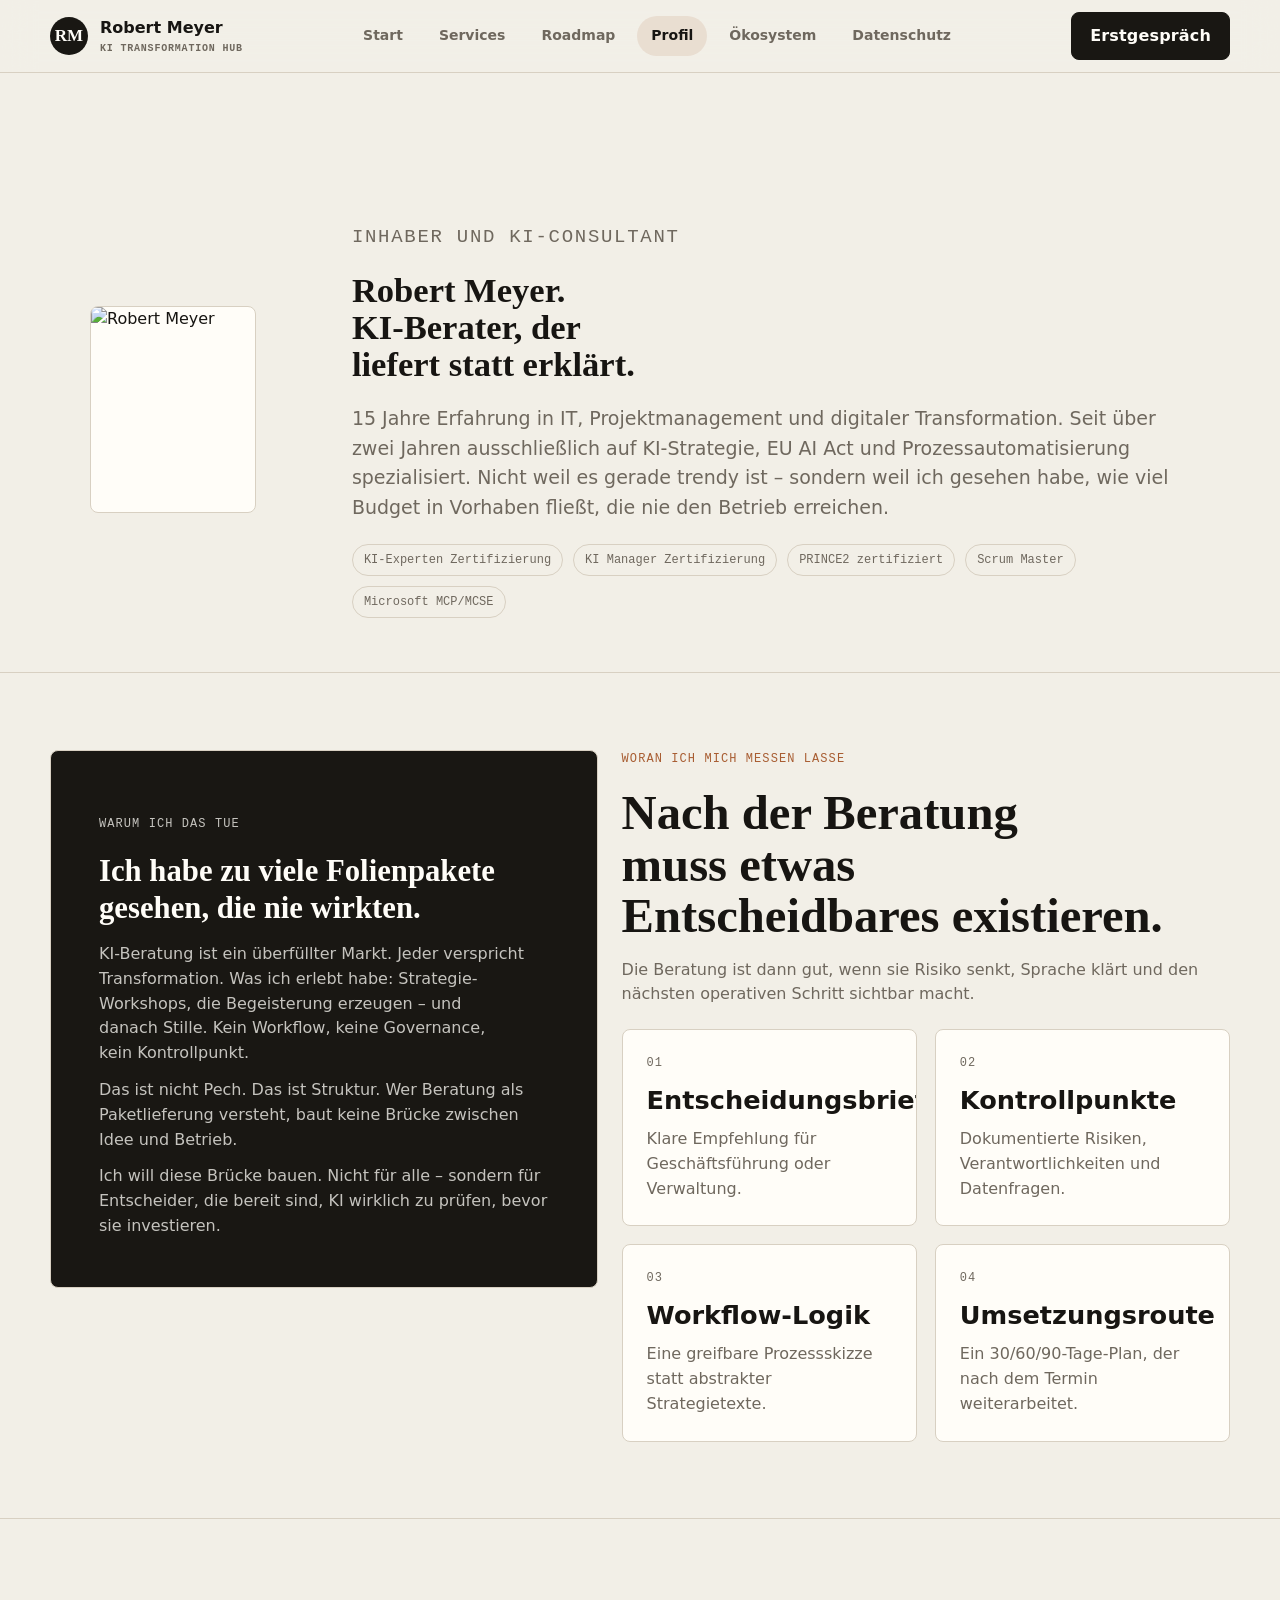
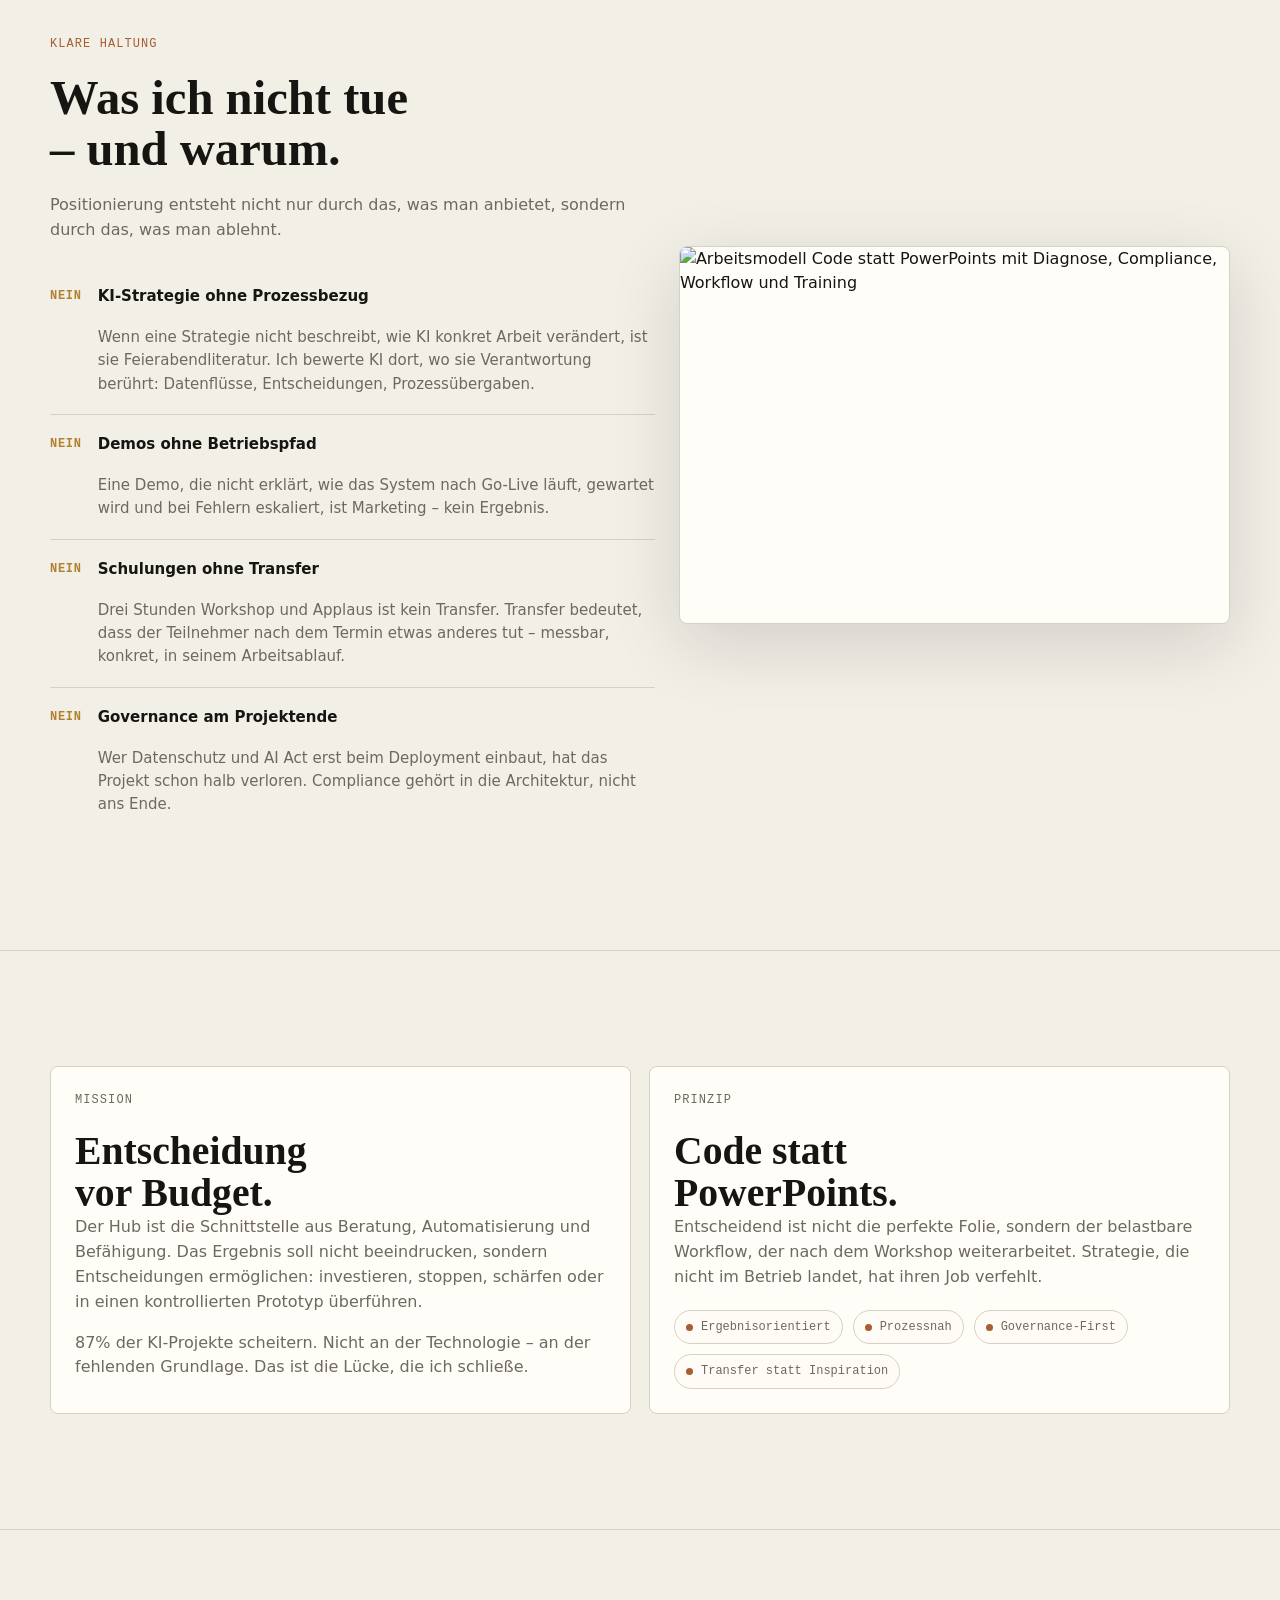
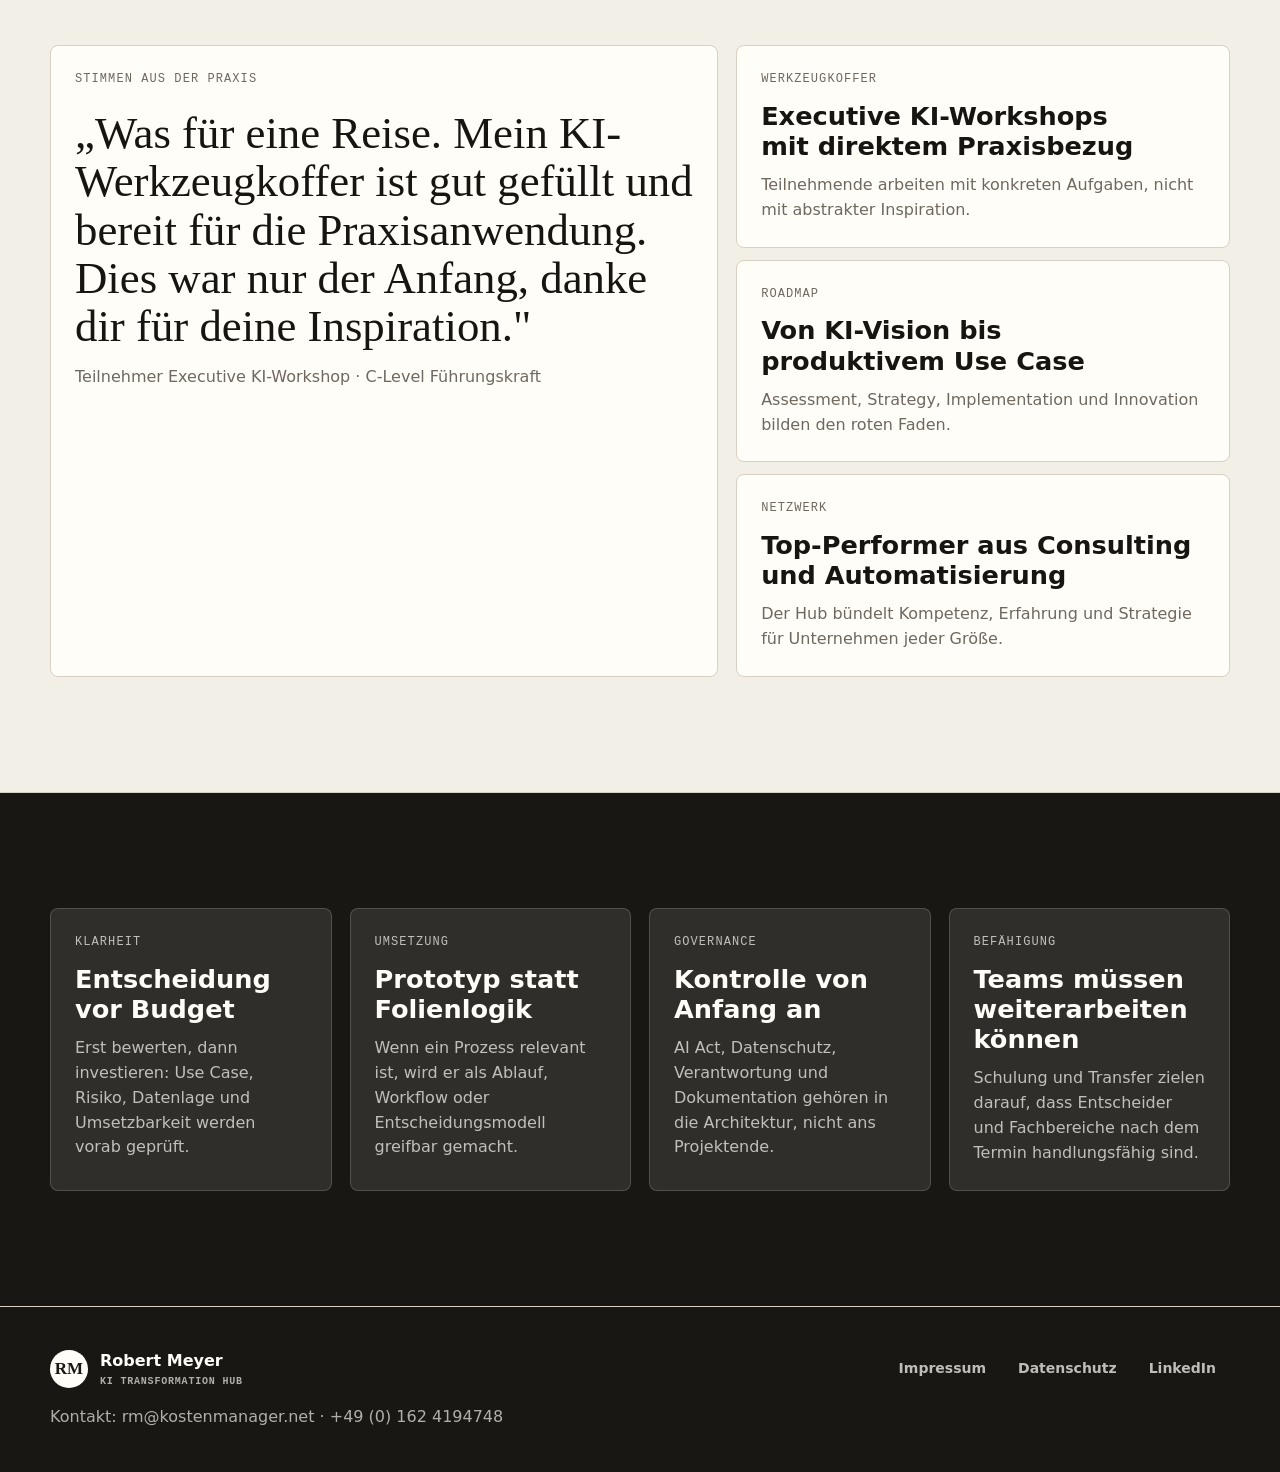
==== about.html @ 4e85bb88 "Add files via upload first" ====
<!doctype html>
<html lang="de">
<head>
  <meta charset="utf-8">
  <meta name="viewport" content="width=device-width, initial-scale=1">
  <title>Profil - Robert Meyer</title>
  <meta name="description" content="Robert Meyer: KI-Consultant, AI-Act-Spezialist, Dozent und Autor. Code statt PowerPoints, 13%-Check und praxisnahe KI-Umsetzung.">
  <link rel="canonical" href="https://ki13prozent.de/about.html">
  <link rel="icon" href="assets/favicon.svg" type="image/svg+xml">
  <link rel="stylesheet" href="styles.css">
  <style>
    .reject-list {
      display: grid;
      gap: 0;
      margin-top: 24px;
    }

    .reject-item {
      display: grid;
      grid-template-columns: auto 1fr;
      gap: 16px;
      align-items: start;
      padding: 18px 0;
      border-bottom: 1px solid var(--border);
    }

    .reject-item:last-child { border-bottom: 0; }

    .reject-label {
      font-family: var(--font-mono);
      font-size: 12px;
      font-weight: 700;
      color: var(--warning);
      text-transform: uppercase;
      letter-spacing: 0.06em;
      padding-top: 2px;
      white-space: nowrap;
    }

    .reject-item p {
      font-size: 15px;
      color: var(--muted);
    }

    .reject-item strong {
      display: block;
      font-size: 15px;
      color: var(--fg);
      margin-bottom: 4px;
    }

    .why-grid {
      display: grid;
      grid-template-columns: minmax(0, 0.9fr) minmax(320px, 1fr);
      gap: 24px;
      align-items: start;
    }

    .why-text {
      border: 1px solid var(--border);
      border-radius: var(--radius);
      background: var(--surface-strong);
      color: var(--surface);
      padding: clamp(28px, 4vw, 48px);
    }

    .why-text p {
      color: color-mix(in oklch, var(--surface) 75%, transparent);
      margin-top: 16px;
    }

    .why-text p + p { margin-top: 12px; }

    .why-text h2 {
      font-size: clamp(22px, 2.4vw, 32px);
      line-height: 1.18;
      margin-top: 14px;
    }

    /* === WIZARD STYLES === */
    .modal-wide { width: min(660px, 100%); }
    .wizard-steps { display: flex; align-items: center; gap: 8px; }
    .wiz-step {
      width: 30px; height: 30px; display: grid; place-items: center;
      border: 1px solid var(--border); border-radius: 50%;
      font-size: 13px; font-weight: 700; color: var(--muted);
      transition: background 200ms, border-color 200ms, color 200ms;
    }
    .wiz-step.active { background: var(--surface-strong); color: var(--surface); border-color: var(--surface-strong); }
    .wiz-divider { width: 28px; height: 1px; background: var(--border); }
    .service-choices { display: grid; grid-template-columns: 1fr 1fr; gap: 12px; margin-top: 22px; }
    .service-choice {
      display: grid; gap: 6px; text-align: left;
      border: 1px solid var(--border); border-radius: var(--radius);
      padding: 18px; background: var(--surface);
      transition: border-color 140ms, background 140ms;
    }
    .service-choice strong { font-size: 15px; }
    .service-choice span { color: var(--muted); font-size: 13px; line-height: 1.4; }
    .service-choice:hover { border-color: var(--fg); background: color-mix(in oklch, var(--accent) 5%, var(--surface)); }
    .service-choice.selected { border-color: var(--accent); background: color-mix(in oklch, var(--accent) 9%, var(--surface)); }
    .wiz-questions { display: grid; gap: 14px; margin-top: 20px; }
    .wiz-fieldset { border: 1px solid var(--border); border-radius: var(--radius); padding: 14px 16px; margin: 0; }
    .wiz-fieldset legend { font-size: 12px; font-weight: 700; color: var(--muted); text-transform: uppercase; letter-spacing: 0.06em; padding: 0 4px; }
    .radio-group { display: grid; gap: 8px; margin-top: 12px; }
    .radio-group label { display: flex; align-items: center; gap: 10px; font-size: 14px; cursor: pointer; }
    .wiz-nav { display: flex; gap: 10px; margin-top: 22px; justify-content: flex-end; }

    @media (max-width: 860px) {
      .why-grid { grid-template-columns: 1fr; }
    }

    @media (max-width: 640px) {
      .service-choices { grid-template-columns: 1fr; }
    }
    [data-testimonials] { display: grid; }
    [data-testimonial] { grid-column: 1; grid-row: 1; opacity: 0; transition: opacity 700ms ease; }
    [data-testimonial].active { opacity: 1; }
  </style>
  <script defer src="https://cv.rm-on.de/script.js" data-website-id="077fc84e-d4f1-4861-a26e-9604ad4954e3"></script>
</head>
<body>
  <header class="site-header">
    <div class="container nav-shell">
      <a class="brand" href="index.html"><span class="brand-mark">RM</span><span>Robert Meyer<small>KI Transformation Hub</small></span></a>
      <nav class="primary-nav" aria-label="Hauptnavigation">
        <a href="index.html">Start</a>
        <a href="services.html">Services</a>
        <a href="roadmap.html">Roadmap</a>
        <a href="about.html">Profil</a>
        <a href="oekosystem.html">Ökosystem</a>
        <a href="datenschutz.html">Datenschutz</a>
      </nav>
      <div class="nav-actions"><button class="btn btn-primary" type="button" data-open-contact>Erstgespräch</button><button class="menu-toggle" type="button" data-menu-toggle aria-label="Menü öffnen" aria-expanded="false">☰</button></div>
    </div>
  </header>

  <main>
    <!-- PORTRAIT HERO -->
    <section class="page-hero">
      <div class="container portrait-block">
        <figure class="portrait-card"><img src="assets/robert-meyer.jpg" alt="Robert Meyer"></figure>
        <div>
          <p class="eyebrow">Inhaber und KI-Consultant</p>
          <h1 class="profile-title">
            <span>Robert Meyer.</span>
            <span>KI-Berater, der</span>
            <span>liefert statt erklärt.</span>
          </h1>
          <p style="margin-top:22px">15 Jahre Erfahrung in IT, Projektmanagement und digitaler Transformation. Seit über zwei Jahren ausschließlich auf KI-Strategie, EU AI Act und Prozessautomatisierung spezialisiert. Nicht weil es gerade trendy ist – sondern weil ich gesehen habe, wie viel Budget in Vorhaben fließt, die nie den Betrieb erreichen.</p>
          <div class="cert-list">
            <span class="pill">KI-Experten Zertifizierung</span>
            <span class="pill">KI Manager Zertifizierung</span>
            <span class="pill">PRINCE2 zertifiziert</span>
            <span class="pill">Scrum Master</span>
            <span class="pill">Microsoft MCP/MCSE</span>
          </div>
        </div>
      </div>
    </section>

    <!-- WARUM ICH DAS TUE -->
    <section class="section section-tight">
      <div class="container why-grid">
        <div class="why-text">
          <p class="eyebrow">Warum ich das tue</p>
          <h2>Ich habe zu viele Folienpakete gesehen, die nie wirkten.</h2>
          <p>KI-Beratung ist ein überfüllter Markt. Jeder verspricht Transformation. Was ich erlebt habe: Strategie-Workshops, die Begeisterung erzeugen – und danach Stille. Kein Workflow, keine Governance, kein Kontrollpunkt.</p>
          <p>Das ist nicht Pech. Das ist Struktur. Wer Beratung als Paketlieferung versteht, baut keine Brücke zwischen Idee und Betrieb.</p>
          <p>Ich will diese Brücke bauen. Nicht für alle – sondern für Entscheider, die bereit sind, KI wirklich zu prüfen, bevor sie investieren.</p>
        </div>
        <div>
          <p class="eyebrow">Woran ich mich messen lasse</p>
          <h2 style="margin-top:10px">Nach der Beratung muss etwas Entscheidbares existieren.</h2>
          <p style="margin-top:16px;color:var(--muted)">Die Beratung ist dann gut, wenn sie Risiko senkt, Sprache klärt und den nächsten operativen Schritt sichtbar macht.</p>
          <div class="grid-2" style="margin-top:22px">
            <article class="card"><p class="kicker">01</p><h3>Entscheidungsbrief</h3><p>Klare Empfehlung für Geschäftsführung oder Verwaltung.</p></article>
            <article class="card"><p class="kicker">02</p><h3>Kontrollpunkte</h3><p>Dokumentierte Risiken, Verantwortlichkeiten und Datenfragen.</p></article>
            <article class="card"><p class="kicker">03</p><h3>Workflow-Logik</h3><p>Eine greifbare Prozessskizze statt abstrakter Strategietexte.</p></article>
            <article class="card"><p class="kicker">04</p><h3>Umsetzungsroute</h3><p>Ein 30/60/90-Tage-Plan, der nach dem Termin weiterarbeitet.</p></article>
          </div>
        </div>
      </div>
    </section>

    <!-- WAS ICH ABLEHNE -->
    <section class="section">
      <div class="container authority-strip">
        <div>
          <p class="eyebrow">Klare Haltung</p>
          <h2>Was ich nicht tue – und warum.</h2>
          <p style="margin-top:18px;color:var(--muted)">Positionierung entsteht nicht nur durch das, was man anbietet, sondern durch das, was man ablehnt.</p>
          <div class="reject-list">
            <div class="reject-item">
              <span class="reject-label">Nein</span>
              <div>
                <strong>KI-Strategie ohne Prozessbezug</strong>
                <p>Wenn eine Strategie nicht beschreibt, wie KI konkret Arbeit verändert, ist sie Feierabendliteratur. Ich bewerte KI dort, wo sie Verantwortung berührt: Datenflüsse, Entscheidungen, Prozessübergaben.</p>
              </div>
            </div>
            <div class="reject-item">
              <span class="reject-label">Nein</span>
              <div>
                <strong>Demos ohne Betriebspfad</strong>
                <p>Eine Demo, die nicht erklärt, wie das System nach Go-Live läuft, gewartet wird und bei Fehlern eskaliert, ist Marketing – kein Ergebnis.</p>
              </div>
            </div>
            <div class="reject-item">
              <span class="reject-label">Nein</span>
              <div>
                <strong>Schulungen ohne Transfer</strong>
                <p>Drei Stunden Workshop und Applaus ist kein Transfer. Transfer bedeutet, dass der Teilnehmer nach dem Termin etwas anderes tut – messbar, konkret, in seinem Arbeitsablauf.</p>
              </div>
            </div>
            <div class="reject-item">
              <span class="reject-label">Nein</span>
              <div>
                <strong>Governance am Projektende</strong>
                <p>Wer Datenschutz und AI Act erst beim Deployment einbaut, hat das Projekt schon halb verloren. Compliance gehört in die Architektur, nicht ans Ende.</p>
              </div>
            </div>
          </div>
        </div>
        <figure class="asset-panel">
          <img src="assets/visual-profile-proof.svg" alt="Arbeitsmodell Code statt PowerPoints mit Diagnose, Compliance, Workflow und Training">
        </figure>
      </div>
    </section>

    <!-- MISSION & PRINZIP -->
    <section class="section">
      <div class="container grid-2 profile-cards">
        <article class="card">
          <p class="eyebrow">Mission</p>
          <h2>Entscheidung vor Budget.</h2>
          <p>Der Hub ist die Schnittstelle aus Beratung, Automatisierung und Befähigung. Das Ergebnis soll nicht beeindrucken, sondern Entscheidungen ermöglichen: investieren, stoppen, schärfen oder in einen kontrollierten Prototyp überführen.</p>
          <p style="margin-top:16px">87% der KI-Projekte scheitern. Nicht an der Technologie – an der fehlenden Grundlage. Das ist die Lücke, die ich schließe.</p>
        </article>
        <article class="card">
          <p class="eyebrow">Prinzip</p>
          <h2>Code statt PowerPoints.</h2>
          <p>Entscheidend ist nicht die perfekte Folie, sondern der belastbare Workflow, der nach dem Workshop weiterarbeitet. Strategie, die nicht im Betrieb landet, hat ihren Job verfehlt.</p>
          <div class="status-strip" style="margin-top:20px">
            <span class="status-pill">Ergebnisorientiert</span>
            <span class="status-pill">Prozessnah</span>
            <span class="status-pill">Governance-First</span>
            <span class="status-pill">Transfer statt Inspiration</span>
          </div>
        </article>
      </div>
    </section>

    <!-- PROOF / TESTIMONIAL -->
    <section class="section">
      <div class="container proof-strip">
        <article class="card proof-quote">
          <div data-testimonials>
            <div data-testimonial class="active">
              <p class="eyebrow">Stimmen aus der Praxis</p>
              <blockquote>„Was für eine Reise. Mein KI-Werkzeugkoffer ist gut gefüllt und bereit für die Praxisanwendung. Dies war nur der Anfang, danke dir für deine Inspiration."</blockquote>
              <p class="muted" style="margin-top:14px">Teilnehmer Executive KI-Workshop · C-Level Führungskraft</p>
            </div>
            <div data-testimonial>
              <p class="eyebrow">Stimmen aus der Praxis</p>
              <blockquote>„Danke für die gemeinsame KI-Reise, die meinen Horizont so enorm erweitert hat! Die praktischen Anwendungen sind sofort umsetzbar."</blockquote>
              <p class="muted" style="margin-top:14px">C-Level Participant · Digitalisierungsverantwortlicher</p>
            </div>
            <div data-testimonial>
              <p class="eyebrow">Stimmen aus der Praxis</p>
              <blockquote>„Die KI-Strategieberatung hat uns geholfen, eine klare Roadmap zu entwickeln. Besonders wertvoll waren die branchenspezifischen Insights."</blockquote>
              <p class="muted" style="margin-top:14px">Geschäftsführer · Mittelständisches Unternehmen</p>
            </div>
          </div>
        </article>
        <div class="proof-points">
          <article class="card"><p class="kicker">Werkzeugkoffer</p><h3>Executive KI-Workshops mit direktem Praxisbezug</h3><p>Teilnehmende arbeiten mit konkreten Aufgaben, nicht mit abstrakter Inspiration.</p></article>
          <article class="card"><p class="kicker">Roadmap</p><h3>Von KI-Vision bis produktivem Use Case</h3><p>Assessment, Strategy, Implementation und Innovation bilden den roten Faden.</p></article>
          <article class="card"><p class="kicker">Netzwerk</p><h3>Top-Performer aus Consulting und Automatisierung</h3><p>Der Hub bündelt Kompetenz, Erfahrung und Strategie für Unternehmen jeder Größe.</p></article>
        </div>
      </div>
    </section>

    <!-- 4 SÄULEN -->
    <section class="section dark-band">
      <div class="container grid-4">
        <div class="card"><p class="kicker">Klarheit</p><h3>Entscheidung vor Budget</h3><p>Erst bewerten, dann investieren: Use Case, Risiko, Datenlage und Umsetzbarkeit werden vorab geprüft.</p></div>
        <div class="card"><p class="kicker">Umsetzung</p><h3>Prototyp statt Folienlogik</h3><p>Wenn ein Prozess relevant ist, wird er als Ablauf, Workflow oder Entscheidungsmodell greifbar gemacht.</p></div>
        <div class="card"><p class="kicker">Governance</p><h3>Kontrolle von Anfang an</h3><p>AI Act, Datenschutz, Verantwortung und Dokumentation gehören in die Architektur, nicht ans Projektende.</p></div>
        <div class="card"><p class="kicker">Befähigung</p><h3>Teams müssen weiterarbeiten können</h3><p>Schulung und Transfer zielen darauf, dass Entscheider und Fachbereiche nach dem Termin handlungsfähig sind.</p></div>
      </div>
    </section>
  </main>

  <footer class="site-footer"><div class="container footer-grid"><div><a class="brand" href="index.html"><span class="brand-mark">RM</span><span>Robert Meyer<small>KI Transformation Hub</small></span></a><p class="muted" style="margin-top:16px">Kontakt: rm@kostenmanager.net · +49 (0) 162 4194748</p></div><nav class="legal-nav" aria-label="Rechtliches"><a href="impressum.html">Impressum</a><a href="datenschutz.html">Datenschutz</a><a href="https://www.linkedin.com/in/robert-meyer-666b39315" target="_blank" rel="noopener">LinkedIn</a></nav></div></footer>

  <div class="modal-backdrop" data-contact-modal aria-hidden="true">
    <section class="modal modal-wide" role="dialog" aria-modal="true" aria-labelledby="contact-title">
      <div class="modal-head">
        <div class="wizard-steps" aria-label="Fortschritt">
          <span class="wiz-step active" data-step="1">1</span>
          <span class="wiz-divider"></span>
          <span class="wiz-step" data-step="2">2</span>
          <span class="wiz-divider"></span>
          <span class="wiz-step" data-step="3">3</span>
        </div>
        <button class="icon-button" type="button" data-close-contact aria-label="Dialog schließen">×</button>
      </div>
      <div data-wizard-step="1">
        <p class="eyebrow">Schritt 1 von 3</p>
        <h2 id="contact-title">Womit sollen wir starten?</h2>
        <div class="service-choices">
          <button class="service-choice" type="button" data-choice="13%-Check"><strong>13%-Check</strong><span>KI-Vorhaben prüfen, bevor Budget freigegeben wird</span></button>
          <button class="service-choice" type="button" data-choice="AI Act Risiko-Sprint"><strong>AI Act Risiko-Sprint</strong><span>Compliance-Status klären und Risiken dokumentieren</span></button>
          <button class="service-choice" type="button" data-choice="n8n Workflow-Prototyp"><strong>n8n Workflow-Prototyp</strong><span>Einen Prozess als echten Workflow testen</span></button>
          <button class="service-choice" type="button" data-choice="Executive KI-Schulung"><strong>Executive KI-Schulung</strong><span>Führungskräfte oder Teams befähigen</span></button>
        </div>
      </div>
      <div data-wizard-step="2" hidden>
        <p class="eyebrow">Schritt 2 von 3</p>
        <h2>Drei kurze Fragen.</h2>
        <div class="wiz-questions">
          <fieldset class="wiz-fieldset"><legend>Organisation</legend><div class="radio-group"><label><input type="radio" name="wiz-org" value="Unternehmen / Mittelstand"> Unternehmen / Mittelstand</label><label><input type="radio" name="wiz-org" value="Verwaltung / öffentliche Stelle"> Verwaltung / Öffentlicher Sektor</label><label><input type="radio" name="wiz-org" value="Beratung / Agentur"> Beratung / Agentur</label></div></fieldset>
          <fieldset class="wiz-fieldset"><legend>Aktueller KI-Status</legend><div class="radio-group"><label><input type="radio" name="wiz-status" value="Erste Ideen"> Erste Ideen, noch kein konkreter Plan</label><label><input type="radio" name="wiz-status" value="Pilot läuft oder geplant"> Pilot läuft oder konkret geplant</label><label><input type="radio" name="wiz-status" value="Tools im Einsatz, Governance offen"> Tools im Einsatz, Governance noch offen</label></div></fieldset>
          <fieldset class="wiz-fieldset"><legend>Größtes Risiko</legend><div class="radio-group"><label><input type="radio" name="wiz-risk" value="Budget ohne Wirkung"> Budget ohne nachweisbare Wirkung</label><label><input type="radio" name="wiz-risk" value="Datenschutz / AI Act"> Datenschutz oder AI Act Compliance</label><label><input type="radio" name="wiz-risk" value="Akzeptanz im Team"> Akzeptanz im Team</label><label><input type="radio" name="wiz-risk" value="Technische Umsetzung"> Technische Umsetzung</label></div></fieldset>
        </div>
        <div class="wiz-nav"><button class="btn" type="button" data-wizard-back>Zurück</button><button class="btn btn-primary" type="button" data-wizard-next>Weiter</button></div>
      </div>
      <div data-wizard-step="3" hidden>
        <p class="eyebrow">Schritt 3 von 3</p>
        <h2>Kontaktdaten.</h2>
        <form data-contact-form>
          <input type="hidden" name="topic">
          <input type="hidden" name="companyType">
          <input type="hidden" name="aiStatus">
          <input type="hidden" name="biggestRisk">
          <div class="field"><label for="name">Name</label><input id="name" name="name" autocomplete="name" required></div>
          <div class="field"><label for="email">E-Mail</label><input id="email" name="email" type="email" autocomplete="email" required aria-describedby="form-status"></div>
          <div class="field"><label for="phone">Telefon</label><input id="phone" name="phone" autocomplete="tel"></div>
          <div class="field"><label for="appointment">Wunschtermin</label><input id="appointment" name="appointment" placeholder="z.B. Dienstagvormittag"></div>
          <div class="field"><label for="message">Kurzbeschreibung</label><textarea id="message" name="message" rows="3"></textarea></div>
          <div class="wiz-nav"><button class="btn" type="button" data-wizard-back>Zurück</button><button class="btn btn-primary" type="submit">Anfrage senden</button></div>
          <p id="form-status" data-form-status class="muted" style="margin-top:14px">Alternativ: rm@kostenmanager.net · +49 (0) 162 4194748</p>
        </form>
      </div>
    </section>
  </div>

  <script src="app.js"></script>
</body>
</html>
---- styles.css ----
:root {
  --bg: #f2efe7;
  --surface: #fffdf8;
  --surface-strong: #191713;
  --fg: #171512;
  --muted: #6f685e;
  --border: #d8d0c2;
  --accent: #a85d32;
  --accent-ink: #432416;
  --success: #3c7a5f;
  --warning: #b1812e;
  --font-display: Georgia, "Times New Roman", serif;
  --font-body: Inter, ui-sans-serif, system-ui, -apple-system, BlinkMacSystemFont, "Segoe UI", sans-serif;
  --font-mono: "SF Mono", ui-monospace, Menlo, Consolas, monospace;
  --radius: 8px;
  --shadow: 0 20px 70px color-mix(in oklch, var(--fg) 14%, transparent);
}

* {
  box-sizing: border-box;
}

html {
  scroll-behavior: smooth;
  overflow-x: clip;
}

body {
  margin: 0;
  background: var(--bg);
  color: var(--fg);
  font-family: var(--font-body);
  line-height: 1.55;
  text-rendering: optimizeLegibility;
  -webkit-font-smoothing: antialiased;
  overflow-x: clip;
}

body.nav-open {
  overflow: hidden;
}

a {
  color: inherit;
  text-decoration: none;
}

img,
svg {
  display: block;
  max-width: 100%;
}

button,
input,
select,
textarea {
  font: inherit;
}

button {
  cursor: pointer;
}

p,
li,
a,
button,
input,
textarea,
select,
h1,
h2,
h3 {
  min-width: 0;
}

p {
  margin: 0;
  max-width: 68ch;
  text-wrap: pretty;
}

h1,
h2,
h3 {
  margin: 0;
  text-wrap: balance;
}

h1,
h2,
.display {
  font-family: var(--font-display);
  letter-spacing: 0;
}

h1 {
  font-size: clamp(48px, 8vw, 104px);
  line-height: 0.95;
}

h2 {
  font-size: clamp(28px, 3.8vw, 52px);
  line-height: 1.05;
}

h3 {
  font-size: clamp(20px, 2vw, 26px);
  line-height: 1.18;
  letter-spacing: 0;
}

:focus-visible {
  outline: 3px solid color-mix(in oklch, var(--accent) 46%, transparent);
  outline-offset: 3px;
}

.container {
  width: min(1180px, calc(100% - 40px));
  margin-inline: auto;
}

.site-header {
  position: sticky;
  top: 0;
  z-index: 10000;
  background: color-mix(in oklch, var(--bg) 88%, transparent);
  border-bottom: 1px solid var(--border);
  backdrop-filter: blur(16px);
  isolation: isolate;
  overflow: visible;
}

body.nav-open .site-header {
  background: var(--surface);
}

.nav-shell {
  position: relative;
  z-index: 2;
  min-height: 72px;
  display: flex;
  align-items: center;
  justify-content: space-between;
  gap: 24px;
}

.brand {
  display: inline-flex;
  align-items: center;
  gap: 12px;
  font-weight: 730;
  letter-spacing: 0;
}

.brand-mark {
  width: 38px;
  height: 38px;
  display: grid;
  place-items: center;
  background: var(--surface-strong);
  color: var(--surface);
  border-radius: 50%;
  font-family: var(--font-display);
  font-size: 17px;
}

.brand span:last-child {
  display: grid;
}

.brand small {
  color: var(--muted);
  font-family: var(--font-mono);
  font-size: 10px;
  letter-spacing: 0.08em;
  text-transform: uppercase;
}

.primary-nav {
  display: flex;
  align-items: center;
  gap: 8px;
}

.primary-nav a,
.legal-nav a,
.ecosystem-trigger {
  min-height: 40px;
  display: inline-flex;
  align-items: center;
  border-radius: 999px;
  padding: 0 14px;
  color: var(--muted);
  font-size: 14px;
  font-weight: 600;
}

.primary-nav a:hover,
.primary-nav a.active,
.legal-nav a:hover,
.legal-nav a.active,
.ecosystem-trigger:hover {
  background: color-mix(in oklch, var(--accent) 12%, transparent);
  color: var(--fg);
}

.ecosystem {
  position: relative;
}

.ecosystem-trigger {
  border: 0;
  background: transparent;
}

.ecosystem-panel {
  position: absolute;
  top: calc(100% + 10px);
  right: 0;
  width: min(370px, calc(100vw - 32px));
  display: none;
  border: 1px solid var(--border);
  border-radius: var(--radius);
  background: var(--surface);
  box-shadow: var(--shadow);
  padding: 10px;
}

.ecosystem.open .ecosystem-panel {
  display: grid;
}

@media (hover: hover) and (pointer: fine) {
  .ecosystem:hover .ecosystem-panel,
  .ecosystem:focus-within .ecosystem-panel {
    display: grid;
  }
}

.ecosystem-panel a {
  display: grid;
  gap: 2px;
  border-radius: var(--radius);
  padding: 12px;
}

.ecosystem-panel a:hover {
  background: color-mix(in oklch, var(--accent) 9%, transparent);
}

.ecosystem-panel strong {
  font-size: 14px;
}

.ecosystem-panel span {
  color: var(--muted);
  font-size: 12px;
}

.nav-actions {
  display: flex;
  align-items: center;
  gap: 10px;
}

.menu-toggle {
  display: none;
  width: 44px;
  height: 44px;
  border: 1px solid var(--border);
  border-radius: 50%;
  background: var(--surface);
  color: var(--fg);
}

.btn {
  min-height: 44px;
  display: inline-flex;
  align-items: center;
  justify-content: center;
  gap: 10px;
  border: 1px solid var(--border);
  border-radius: var(--radius);
  padding: 11px 18px;
  background: transparent;
  color: var(--fg);
  font-weight: 720;
  letter-spacing: 0.01em;
  transition: transform 90ms ease, border-color 160ms ease, background 160ms ease, color 160ms ease;
}

.btn:hover {
  border-color: var(--fg);
}

.btn:active {
  transform: translateY(1px);
}

.btn-primary {
  background: var(--surface-strong);
  color: var(--surface);
  border-color: var(--surface-strong);
}

.btn-primary:hover {
  background: var(--accent-ink);
  border-color: var(--accent-ink);
}

.btn-accent {
  background: var(--accent);
  color: var(--surface);
  border-color: var(--accent);
}

.btn-icon svg {
  width: 18px;
  height: 18px;
}

.hero {
  position: relative;
  z-index: 0;
  min-height: calc(100vh - 72px);
  display: grid;
  align-items: end;
  padding: clamp(48px, 7vw, 96px) 0 34px;
  background:
    linear-gradient(90deg, var(--bg) 0%, color-mix(in oklch, var(--bg) 90%, transparent) 42%, transparent 72%),
    image-set(url("assets/ai-governance-hero.jpg") type("image/jpeg") 1x);
  background-size: cover;
  background-position: center right;
  border-bottom: 1px solid var(--border);
}

.hero-grid {
  display: grid;
  grid-template-columns: minmax(0, 1fr) minmax(320px, 430px);
  gap: clamp(28px, 5vw, 70px);
  align-items: end;
}

.mobile-hero-image {
  display: none;
  position: relative;
  z-index: 0;
}

.eyebrow,
.kicker {
  color: var(--accent);
  font-family: var(--font-mono);
  font-size: 12px;
  letter-spacing: 0.09em;
  text-transform: uppercase;
}

.eyebrow {
  margin-bottom: 20px;
}

.lead {
  margin-top: 24px;
  color: color-mix(in oklch, var(--fg) 70%, var(--muted));
  font-size: clamp(18px, 2vw, 22px);
  line-height: 1.5;
}

.hero-actions {
  display: flex;
  flex-wrap: wrap;
  gap: 12px;
  margin-top: 30px;
}

.signal-panel {
  background: color-mix(in oklch, var(--surface) 94%, transparent);
  border: 1px solid color-mix(in oklch, var(--border) 74%, transparent);
  border-radius: var(--radius);
  box-shadow: var(--shadow);
  overflow: hidden;
  backdrop-filter: blur(18px);
}

.signal-head {
  display: flex;
  align-items: center;
  justify-content: space-between;
  gap: 16px;
  padding: 16px;
  border-bottom: 1px solid var(--border);
}

.live-dot {
  width: 8px;
  height: 8px;
  border-radius: 50%;
  background: var(--success);
  box-shadow: 0 0 0 6px color-mix(in oklch, var(--success) 16%, transparent);
}

.tabs {
  display: flex;
  gap: 8px;
  padding: 14px 14px 0;
}

.tab {
  border: 1px solid transparent;
  border-radius: var(--radius) var(--radius) 0 0;
  padding: 9px 12px;
  background: transparent;
  color: var(--muted);
  font-size: 13px;
  font-weight: 720;
}

.tab[aria-selected="true"] {
  background: color-mix(in oklch, var(--accent) 10%, transparent);
  border-color: var(--border);
  color: var(--fg);
}

.tab-panel {
  display: none;
  padding: 16px;
}

.tab-panel.active {
  display: block;
}

.metrics {
  display: grid;
  grid-template-columns: repeat(3, 1fr);
  gap: 10px;
}

.metric {
  min-height: 104px;
  display: flex;
  flex-direction: column;
  justify-content: space-between;
  border: 1px solid var(--border);
  border-radius: var(--radius);
  padding: 13px;
  background: color-mix(in oklch, var(--surface) 82%, transparent);
}

.metric strong {
  font-family: var(--font-display);
  font-size: 34px;
  line-height: 1;
  letter-spacing: 0;
}

.metric span,
.mini-row span,
.timeline-item span {
  color: var(--muted);
  font-size: 12px;
}

.mini-list {
  display: grid;
  gap: 10px;
}

.mini-row {
  display: grid;
  grid-template-columns: auto 1fr auto;
  gap: 12px;
  align-items: center;
  border: 1px solid var(--border);
  border-radius: var(--radius);
  padding: 12px;
}

.mini-row svg {
  width: 18px;
  height: 18px;
  color: var(--accent);
}

.section {
  padding: clamp(64px, 9vw, 120px) 0;
  border-bottom: 1px solid var(--border);
}

.section-tight {
  padding: clamp(42px, 6vw, 78px) 0;
}

.section-header {
  display: grid;
  grid-template-columns: minmax(0, 0.88fr) minmax(280px, 0.62fr);
  gap: 40px;
  align-items: end;
  margin-bottom: 36px;
}

.section-header p {
  color: var(--muted);
  font-size: 17px;
}

.dark-band {
  background: var(--surface-strong);
  color: var(--surface);
}

.dark-band .muted,
.dark-band p,
.dark-band .card p {
  color: color-mix(in oklch, var(--surface) 70%, transparent);
}

.dark-band .card {
  background: color-mix(in oklch, var(--surface-strong) 88%, white);
  border-color: color-mix(in oklch, var(--surface) 16%, transparent);
}

.grid-2,
.grid-3,
.grid-4 {
  display: grid;
  gap: 18px;
}

.grid-2 {
  grid-template-columns: repeat(2, 1fr);
}

.grid-3 {
  grid-template-columns: repeat(3, 1fr);
}

.grid-4 {
  grid-template-columns: repeat(4, 1fr);
}

.card {
  position: relative;
  border: 1px solid var(--border);
  border-radius: var(--radius);
  background: var(--surface);
  padding: 24px;
  overflow: hidden;
}

.card h2 {
  font-size: clamp(20px, 2.2vw, 28px);
  line-height: 1.2;
}

.card h3 + p,
.card .kicker + h3 {
  margin-top: 12px;
}

.card p,
.muted {
  color: var(--muted);
}

.card-icon {
  width: 42px;
  height: 42px;
  display: grid;
  place-items: center;
  border: 1px solid var(--border);
  border-radius: var(--radius);
  color: var(--accent);
  margin-bottom: 22px;
}

.card-icon svg {
  width: 21px;
  height: 21px;
}

.service-card {
  display: grid;
  min-height: 370px;
}

.service-card h2 {
  font-size: clamp(29px, 3vw, 44px);
  line-height: 1.02;
}

.service-card p {
  font-size: 15px;
}

.service-card li {
  font-size: 14px;
}

.service-card ul,
.legal-content ul {
  margin: 18px 0 0;
  padding-left: 18px;
}

.service-card li,
.legal-content li {
  margin-top: 8px;
}

.card-footer {
  align-self: end;
  display: flex;
  justify-content: space-between;
  align-items: center;
  gap: 12px;
  margin-top: 24px;
  padding-top: 18px;
  border-top: 1px solid var(--border);
}

.pathway {
  display: grid;
  grid-template-columns: 330px 1fr;
  gap: 24px;
  align-items: start;
}

.path-controls {
  display: grid;
  gap: 10px;
}

.path-button {
  display: grid;
  grid-template-columns: auto 1fr;
  gap: 12px;
  align-items: start;
  width: 100%;
  border: 1px solid var(--border);
  border-radius: var(--radius);
  padding: 14px;
  background: var(--surface);
  color: var(--fg);
  text-align: left;
}

.path-button[aria-pressed="true"] {
  border-color: var(--accent);
  background: color-mix(in oklch, var(--accent) 9%, var(--surface));
}

.path-number {
  width: 34px;
  height: 34px;
  display: grid;
  place-items: center;
  border-radius: 50%;
  background: var(--surface-strong);
  color: var(--surface);
  font-family: var(--font-mono);
  font-size: 12px;
}

.path-detail {
  min-height: 420px;
  display: grid;
  gap: 18px;
  border: 1px solid var(--border);
  border-radius: var(--radius);
  background: var(--surface);
  padding: clamp(20px, 4vw, 34px);
}

.deliverables {
  display: grid;
  grid-template-columns: repeat(3, 1fr);
  gap: 12px;
}

.deliverable {
  border: 1px solid var(--border);
  border-radius: var(--radius);
  padding: 14px;
  background: color-mix(in oklch, var(--bg) 48%, var(--surface));
}

.roi-tool {
  display: grid;
  grid-template-columns: minmax(0, 0.78fr) minmax(320px, 1fr);
  gap: 28px;
  align-items: stretch;
}

.field {
  display: grid;
  gap: 8px;
  margin-bottom: 16px;
}

.field label {
  color: var(--muted);
  font-size: 13px;
  font-weight: 720;
}

.field input,
.field select,
.field textarea {
  width: 100%;
  min-height: 46px;
  border: 1px solid var(--border);
  border-radius: var(--radius);
  padding: 10px 12px;
  background: var(--surface);
  color: var(--fg);
}

.result-panel {
  display: grid;
  gap: 14px;
  background: var(--surface-strong);
  color: var(--surface);
  border-radius: var(--radius);
  padding: 24px;
}

.result-main {
  font-family: var(--font-display);
  font-size: clamp(56px, 8vw, 98px);
  line-height: 0.9;
  letter-spacing: 0;
}

.bar {
  height: 12px;
  border-radius: 999px;
  background: color-mix(in oklch, var(--surface) 16%, transparent);
  overflow: hidden;
}

.bar span {
  display: block;
  height: 100%;
  width: var(--value, 50%);
  background: var(--accent);
  transition: width 250ms ease;
}

.portrait-block {
  display: grid;
  grid-template-columns: minmax(220px, 0.28fr) minmax(0, 1fr);
  gap: clamp(24px, 5vw, 56px);
  align-items: center;
}

.portrait-card {
  aspect-ratio: 4 / 5;
  overflow: hidden;
  border: 1px solid var(--border);
  border-radius: var(--radius);
  background: var(--surface);
}

.portrait-card img {
  width: 100%;
  height: 100%;
  object-fit: cover;
  object-position: center top;
}

.portrait-block h1 {
  max-width: 20ch;
  font-size: clamp(34px, 3.1vw, 46px);
  line-height: 1.06;
  overflow-wrap: normal;
  word-break: normal;
}

.profile-title span {
  display: block;
  white-space: normal;
}

.profile-cards h2 {
  font-size: clamp(30px, 3.1vw, 44px);
  line-height: 1.08;
  max-width: 12ch;
  overflow-wrap: normal;
  word-break: normal;
  hyphens: manual;
}

.cert-list {
  display: flex;
  flex-wrap: wrap;
  gap: 10px;
  margin-top: 22px;
}

.pill {
  display: inline-flex;
  align-items: center;
  min-height: 32px;
  border: 1px solid var(--border);
  border-radius: 999px;
  padding: 0 11px;
  color: var(--muted);
  font-family: var(--font-mono);
  font-size: 12px;
}

.quote-grid {
  display: grid;
  grid-template-columns: 1.2fr 0.8fr;
  gap: 18px;
}

.signature-offer {
  display: grid;
  grid-template-columns: minmax(0, 0.85fr) minmax(320px, 1fr);
  gap: 24px;
  align-items: stretch;
}

.method-card {
  border: 1px solid var(--border);
  border-radius: var(--radius);
  background: var(--surface-strong);
  color: var(--surface);
  padding: clamp(24px, 4vw, 42px);
}

.method-card h2 {
  max-width: 9ch;
  font-size: clamp(48px, 5.4vw, 76px);
  line-height: 0.98;
}

.method-card p:not(.eyebrow) {
  color: color-mix(in oklch, var(--surface) 72%, transparent);
  margin-top: 18px;
}

.method-card .btn:not(.btn-primary) {
  border-color: color-mix(in oklch, var(--surface) 42%, transparent);
  color: var(--surface);
}

.method-card .btn:not(.btn-primary):hover {
  background: color-mix(in oklch, var(--surface) 10%, transparent);
  border-color: var(--surface);
}

.offer-actions {
  display: flex;
  flex-wrap: wrap;
  gap: 12px;
  margin-top: 26px;
}

.method-map {
  position: relative;
  min-height: 360px;
  display: grid;
  grid-template-columns: repeat(2, minmax(0, 1fr));
  gap: 14px;
  border: 1px solid var(--border);
  border-radius: var(--radius);
  background: var(--surface);
  padding: 18px;
  overflow: hidden;
}

.visual-frame {
  padding: 0;
}

.visual-frame img,
.package-graphic img,
.artifact-card img,
.asset-panel img,
.visual-card img {
  width: 100%;
  height: 100%;
  display: block;
  object-fit: cover;
}

.method-map.visual-frame {
  display: block;
  background: var(--surface);
}

.method-map.visual-frame img {
  min-height: 360px;
}

.method-axis {
  position: absolute;
  inset: 50% 18px auto;
  height: 1px;
  background: var(--border);
}

.method-axis::after {
  content: "";
  position: absolute;
  left: 50%;
  top: -160px;
  width: 1px;
  height: 320px;
  background: var(--border);
}

.method-node {
  position: relative;
  z-index: 1;
  display: grid;
  align-content: space-between;
  border: 1px solid var(--border);
  border-radius: var(--radius);
  padding: 18px;
  background: color-mix(in oklch, var(--surface) 88%, transparent);
}

.method-node span,
.artifact-card span {
  color: var(--accent);
  font-family: var(--font-mono);
  font-size: 12px;
}

.method-node strong {
  display: block;
  margin-top: 40px;
  font-size: clamp(25px, 3vw, 38px);
  line-height: 1;
}

.method-node small {
  color: var(--muted);
  font-size: 13px;
}

.artifact-grid {
  display: grid;
  grid-template-columns: repeat(4, minmax(0, 1fr));
  border: 1px solid var(--border);
  border-radius: var(--radius);
  overflow: hidden;
  background: var(--surface);
}

.artifact-card {
  min-height: 250px;
  display: flex;
  flex-direction: column;
  justify-content: space-between;
  padding: 22px;
  border-right: 1px solid var(--border);
}

.artifact-card img {
  aspect-ratio: 1.45 / 1;
  height: auto;
  border: 1px solid var(--border);
  border-radius: var(--radius);
  margin-bottom: 22px;
}

.artifact-card:last-child {
  border-right: 0;
}

.artifact-card h3 {
  margin-top: auto;
  font-size: clamp(21px, 2vw, 28px);
}

.artifact-card p {
  margin-top: 12px;
}

.offer-stack {
  display: grid;
  grid-template-columns: repeat(2, minmax(0, 1fr));
  gap: 18px;
}

.package-card {
  position: relative;
  min-height: 390px;
  display: grid;
  border: 1px solid var(--border);
  border-radius: var(--radius);
  background: var(--surface);
  padding: 24px;
  overflow: hidden;
}

.package-card.featured {
  grid-row: span 2;
  background: var(--surface-strong);
  color: var(--surface);
}

.package-card.featured p,
.package-card.featured li {
  color: color-mix(in oklch, var(--surface) 72%, transparent);
}

.package-card h2 {
  font-size: clamp(31px, 3.2vw, 48px);
  line-height: 1.04;
}

.package-card ul {
  margin: 20px 0 0;
  padding-left: 18px;
}

.package-card li {
  margin-top: 9px;
  color: var(--muted);
}

.package-graphic {
  min-height: 260px;
  display: block;
  margin: 28px 0;
}

.package-graphic img {
  border: 1px solid color-mix(in oklch, var(--surface) 20%, transparent);
  border-radius: var(--radius);
  background: var(--surface);
}

.signal-diagram {
  display: grid;
  grid-template-columns: minmax(280px, 0.8fr) 1fr;
  gap: 28px;
  align-items: center;
}

.signal-ring {
  position: relative;
  aspect-ratio: 1;
  border: 1px solid color-mix(in oklch, var(--surface) 18%, transparent);
  border-radius: 50%;
  display: grid;
  place-items: center;
}

.signal-ring.visual-frame {
  aspect-ratio: 1.46 / 1;
  border-radius: var(--radius);
  background: var(--surface);
  overflow: hidden;
}

.signal-ring.visual-frame img {
  position: relative;
  z-index: 1;
  border-radius: var(--radius);
  object-fit: contain;
}

.signal-ring:not(.visual-frame)::before,
.signal-ring:not(.visual-frame)::after {
  content: "";
  position: absolute;
  background: color-mix(in oklch, var(--surface) 18%, transparent);
}

.signal-ring::before {
  width: 1px;
  height: 100%;
}

.signal-ring::after {
  width: 100%;
  height: 1px;
}

.signal-ring:not(.visual-frame) span {
  position: absolute;
  display: grid;
  place-items: center;
  width: 92px;
  height: 92px;
  border: 1px solid color-mix(in oklch, var(--surface) 18%, transparent);
  border-radius: 50%;
  background: color-mix(in oklch, var(--surface-strong) 86%, white);
  color: var(--surface);
  font-family: var(--font-mono);
  font-size: 12px;
}

.signal-ring:not(.visual-frame) span:nth-child(1) { top: 8%; left: 50%; transform: translateX(-50%); }
.signal-ring:not(.visual-frame) span:nth-child(2) { right: 8%; top: 50%; transform: translateY(-50%); }
.signal-ring:not(.visual-frame) span:nth-child(3) { bottom: 8%; left: 50%; transform: translateX(-50%); }
.signal-ring:not(.visual-frame) span:nth-child(4) { left: 8%; top: 50%; transform: translateY(-50%); }

.signal-copy {
  display: grid;
  grid-template-columns: repeat(2, minmax(0, 1fr));
  gap: 12px;
}

.signal-copy article {
  border: 1px solid color-mix(in oklch, var(--surface) 16%, transparent);
  border-radius: var(--radius);
  padding: 18px;
}

.seo-link-grid {
  display: grid;
  grid-template-columns: repeat(5, minmax(0, 1fr));
  gap: 12px;
}

.seo-link-grid a {
  min-height: 150px;
  display: flex;
  flex-direction: column;
  justify-content: space-between;
  border: 1px solid var(--border);
  border-radius: var(--radius);
  background: var(--surface);
  padding: 18px;
}

.seo-link-grid a:hover {
  border-color: var(--accent);
}

.seo-link-grid span {
  color: var(--muted);
  font-size: 13px;
}

.authority-strip {
  display: grid;
  grid-template-columns: minmax(0, 0.9fr) minmax(320px, 0.82fr);
  gap: 24px;
  align-items: center;
}

.authority-strip > div:first-child p:not(.eyebrow) {
  margin-top: 18px;
  color: var(--muted);
}

.page-hero-grid {
  display: grid;
  grid-template-columns: minmax(0, 0.95fr) minmax(320px, 0.78fr);
  gap: clamp(24px, 5vw, 54px);
  align-items: center;
}

.asset-panel {
  margin: 0;
  border: 1px solid var(--border);
  border-radius: var(--radius);
  background: var(--surface);
  overflow: hidden;
  box-shadow: var(--shadow);
}

.asset-panel img {
  aspect-ratio: 1.46 / 1;
  height: auto;
}

.dark-band .asset-panel {
  border-color: color-mix(in oklch, var(--surface) 16%, transparent);
  box-shadow: none;
}

.visual-card {
  display: grid;
  gap: 18px;
}

.visual-card img {
  aspect-ratio: 1.46 / 1;
  height: auto;
  border: 1px solid var(--border);
  border-radius: var(--radius);
}

.dark-band .visual-card img {
  border-color: color-mix(in oklch, var(--surface) 16%, transparent);
}

.authority-map {
  position: relative;
  min-height: 330px;
  border: 1px solid var(--border);
  border-radius: var(--radius);
  background: var(--surface);
  overflow: hidden;
}

.authority-map::before {
  content: "";
  position: absolute;
  inset: 52px;
  border: 1px solid var(--border);
  border-radius: 50%;
}

.authority-map span,
.authority-map strong {
  position: absolute;
  display: grid;
  place-items: center;
  border: 1px solid var(--border);
  border-radius: 50%;
  background: var(--surface);
  text-align: center;
}

.authority-map strong {
  inset: 50%;
  width: 126px;
  height: 126px;
  transform: translate(-50%, -50%);
  background: var(--surface-strong);
  color: var(--surface);
}

.authority-map span {
  width: 92px;
  height: 92px;
  color: var(--muted);
  font-family: var(--font-mono);
  font-size: 12px;
}

.authority-map span:nth-child(1) { top: 24px; left: 50%; transform: translateX(-50%); }
.authority-map span:nth-child(2) { right: 26px; top: 50%; transform: translateY(-50%); }
.authority-map span:nth-child(3) { bottom: 24px; left: 50%; transform: translateX(-50%); }
.authority-map span:nth-child(4) { left: 26px; top: 50%; transform: translateY(-50%); }

.code-principle {
  display: grid;
  grid-template-columns: minmax(300px, 0.86fr) minmax(0, 1fr);
  gap: 24px;
  align-items: stretch;
}

.code-principle > div:first-child {
  border: 1px solid var(--border);
  border-radius: var(--radius);
  background: var(--surface-strong);
  color: var(--surface);
  padding: clamp(24px, 4vw, 42px);
}

.code-principle > div:first-child p:not(.eyebrow) {
  color: color-mix(in oklch, var(--surface) 72%, transparent);
  margin-top: 16px;
}

.principle-grid {
  display: grid;
  grid-template-columns: 1fr;
  gap: 12px;
}

.code-principle .card {
  display: grid;
  min-height: 0;
}

.code-principle .card h3 {
  font-size: clamp(20px, 1.6vw, 25px);
}

.quote {
  font-family: var(--font-display);
  max-width: 23ch;
  font-size: clamp(26px, 2.5vw, 36px);
  line-height: 1.16;
  letter-spacing: 0;
}

.accordion {
  border-top: 1px solid var(--border);
}

details {
  border-bottom: 1px solid var(--border);
  padding: 18px 0;
}

summary {
  cursor: pointer;
  font-weight: 760;
}

details p {
  margin-top: 14px;
  color: var(--muted);
}

.cta-band {
  display: grid;
  grid-template-columns: 1fr auto;
  gap: 24px;
  align-items: center;
  padding: clamp(26px, 4vw, 42px);
  background: var(--surface-strong);
  color: var(--surface);
  border-radius: var(--radius);
}

.cta-band p {
  color: color-mix(in oklch, var(--surface) 70%, transparent);
}

.site-footer {
  background: var(--surface-strong);
  color: var(--surface);
  padding: 42px 0;
}

.site-footer .brand-mark {
  background: var(--surface);
  color: var(--surface-strong);
}

.site-footer .brand small,
.site-footer .muted {
  color: color-mix(in oklch, var(--surface) 66%, transparent);
}

.site-footer .legal-nav a {
  color: color-mix(in oklch, var(--surface) 72%, transparent);
}

.site-footer .legal-nav a:hover,
.site-footer .legal-nav a.active {
  background: color-mix(in oklch, var(--surface) 12%, transparent);
  color: var(--surface);
}

.footer-grid {
  display: grid;
  grid-template-columns: 1fr auto;
  gap: 24px;
  align-items: start;
}

.legal-nav {
  display: flex;
  gap: 4px;
  flex-wrap: wrap;
}

.modal-backdrop {
  position: fixed;
  inset: 0;
  z-index: 20000;
  display: none;
  place-items: center;
  padding: 20px;
  background: color-mix(in oklch, var(--fg) 46%, transparent);
}

.modal-backdrop.open {
  display: grid;
}

.modal {
  width: min(560px, 100%);
  max-height: min(760px, calc(100vh - 40px));
  overflow: auto;
  border: 1px solid var(--border);
  border-radius: var(--radius);
  background: var(--surface);
  box-shadow: var(--shadow);
  padding: 24px;
}

.scroll-top {
  position: fixed;
  bottom: 28px;
  right: 28px;
  z-index: 9000;
  width: 44px;
  height: 44px;
  border-radius: 50%;
  border: 1px solid var(--border);
  background: var(--surface);
  color: var(--fg);
  cursor: pointer;
  display: grid;
  place-items: center;
  opacity: 0;
  transform: translateY(10px);
  transition: opacity 220ms ease, transform 220ms ease, border-color 150ms ease, background 150ms ease;
  pointer-events: none;
  box-shadow: var(--shadow);
}

.scroll-top.visible {
  opacity: 1;
  transform: translateY(0);
  pointer-events: auto;
}

.scroll-top:hover {
  border-color: var(--fg);
  background: color-mix(in oklch, var(--fg) 5%, var(--surface));
}

.cookie-banner {
  position: fixed;
  left: 18px;
  right: 18px;
  bottom: 18px;
  z-index: 19000;
  width: min(620px, calc(100% - 36px));
  margin-inline: auto;
  display: none;
  gap: 18px;
  align-items: start;
  border: 1px solid color-mix(in oklch, var(--surface) 14%, transparent);
  border-radius: var(--radius);
  background: color-mix(in oklch, var(--surface-strong) 96%, transparent);
  color: var(--surface);
  box-shadow: var(--shadow);
  padding: 18px;
}

.cookie-banner.open {
  display: flex;
}

.cookie-banner p {
  color: color-mix(in oklch, var(--surface) 72%, transparent);
  font-size: 14px;
}

.cookie-banner .btn {
  flex-shrink: 0;
  background: var(--surface);
  color: var(--surface-strong);
}

.modal-head {
  display: flex;
  justify-content: space-between;
  gap: 20px;
  align-items: start;
  margin-bottom: 20px;
}

.icon-button {
  width: 44px;
  height: 44px;
  display: grid;
  place-items: center;
  border: 1px solid var(--border);
  border-radius: 50%;
  background: transparent;
  color: var(--fg);
}

.page-hero {
  padding: clamp(70px, 10vw, 130px) 0 54px;
  border-bottom: 1px solid var(--border);
}

.page-hero h1 {
  max-width: 13ch;
  font-size: clamp(48px, 5.5vw, 86px);
  line-height: 1;
  overflow-wrap: break-word;
  hyphens: manual;
}

.page-hero .portrait-block h1.profile-title {
  max-width: 100%;
  font-size: clamp(34px, 2.7vw, 42px);
  line-height: 1.06;
  overflow-wrap: normal;
  word-break: normal;
  hyphens: none;
}

.page-hero .profile-title span {
  display: block;
  white-space: nowrap;
}

.page-hero .legal-title {
  max-width: 100%;
  font-size: clamp(44px, 5.4vw, 74px);
  line-height: 1.02;
  overflow-wrap: normal;
  word-break: normal;
}

.page-hero p {
  margin-top: 22px;
  color: var(--muted);
  font-size: 19px;
}

.legal-layout {
  display: grid;
  grid-template-columns: 270px 1fr;
  gap: 40px;
  align-items: start;
}

.legal-sidebar {
  position: sticky;
  top: 96px;
}

.legal-content {
  display: grid;
  gap: 32px;
}

.legal-content section {
  border: 1px solid var(--border);
  border-radius: var(--radius);
  background: var(--surface);
  padding: 26px;
  min-width: 0;
}

.legal-content h2,
.legal-content h3,
.legal-content h4 {
  font-family: var(--font-body);
  letter-spacing: 0;
}

.legal-content h2 {
  font-size: 28px;
  overflow-wrap: break-word;
  hyphens: auto;
}

.legal-content h3 {
  font-size: 20px;
  margin-top: 18px;
}

.legal-content h4 {
  font-size: 17px;
  margin-top: 18px;
}

.legal-content p {
  margin-top: 12px;
  color: var(--muted);
  overflow-wrap: break-word;
  word-break: normal;
  hyphens: auto;
}

.legal-content li,
.legal-content a {
  overflow-wrap: break-word;
  word-break: normal;
  hyphens: auto;
}

.split-list {
  display: grid;
  grid-template-columns: repeat(2, 1fr);
  gap: 12px;
}

.priority-board {
  display: grid;
  grid-template-columns: minmax(280px, 0.78fr) minmax(320px, 1fr);
  gap: 24px;
}

.range-row {
  display: grid;
  gap: 8px;
  margin-top: 18px;
}

.range-row label {
  display: flex;
  justify-content: space-between;
  gap: 14px;
  color: var(--muted);
  font-size: 13px;
  font-weight: 760;
}

.range-row input[type="range"] {
  width: 100%;
  accent-color: var(--accent);
}

.decision-matrix {
  display: grid;
  gap: 12px;
}

.decision-row {
  display: grid;
  grid-template-columns: 120px 1fr auto;
  gap: 14px;
  align-items: center;
  border: 1px solid var(--border);
  border-radius: var(--radius);
  padding: 12px;
  background: var(--surface);
}

.decision-score {
  height: 10px;
  border-radius: 999px;
  background: color-mix(in oklch, var(--fg) 10%, transparent);
  overflow: hidden;
}

.decision-score span {
  display: block;
  width: var(--score);
  height: 100%;
  background: var(--accent);
  transition: width 220ms ease;
}

.proof-strip {
  display: grid;
  grid-template-columns: 1.15fr 0.85fr;
  gap: 18px;
  align-items: stretch;
}

.proof-quote {
  min-height: 300px;
  display: flex;
  flex-direction: column;
  justify-content: space-between;
}

.proof-quote blockquote {
  margin: 0;
  font-family: var(--font-display);
  font-size: clamp(28px, 3.5vw, 52px);
  line-height: 1.08;
  letter-spacing: 0;
}

.proof-points {
  display: grid;
  gap: 12px;
}

.brief-lab {
  display: grid;
  grid-template-columns: minmax(320px, 0.84fr) minmax(280px, 0.88fr) minmax(280px, 0.88fr);
  gap: 18px;
  align-items: stretch;
}

.brief-lab > div:first-child {
  align-self: center;
  min-width: 0;
}

.brief-lab > div:first-child h2 {
  max-width: 11ch;
  font-size: clamp(34px, 3.6vw, 52px);
  line-height: 1.02;
  overflow-wrap: normal;
  word-break: normal;
  hyphens: manual;
}

.brief-lab > div:first-child p:not(.eyebrow) {
  margin-top: 16px;
  color: var(--muted);
}

.brief-options {
  display: grid;
  gap: 10px;
}

.brief-choice {
  display: grid;
  grid-template-columns: auto 1fr;
  gap: 12px;
  align-items: start;
  border: 1px solid var(--border);
  border-radius: var(--radius);
  padding: 13px;
  background: color-mix(in oklch, var(--bg) 36%, var(--surface));
  cursor: pointer;
}

.brief-choice:has(input:checked) {
  border-color: var(--accent);
  background: color-mix(in oklch, var(--accent) 8%, var(--surface));
}

.brief-choice input {
  margin-top: 4px;
  accent-color: var(--accent);
}

.brief-choice span {
  display: grid;
  gap: 3px;
}

.brief-choice small {
  color: var(--muted);
  font-size: 13px;
  line-height: 1.45;
}

.brief-output {
  display: flex;
  flex-direction: column;
  justify-content: space-between;
  min-height: 300px;
  background: var(--surface-strong);
  color: var(--surface);
}

.brief-output p {
  color: color-mix(in oklch, var(--surface) 72%, transparent);
}

@media (max-width: 1180px) {
  .brief-lab {
    grid-template-columns: minmax(0, 1fr) minmax(300px, 0.82fr);
  }

  .brief-lab > div:first-child {
    grid-column: 1 / -1;
  }

  .brief-lab > div:first-child h2 {
    max-width: 18ch;
  }
}

.status-strip {
  display: flex;
  flex-wrap: wrap;
  gap: 10px;
  margin-top: 26px;
}

.status-pill {
  display: inline-flex;
  align-items: center;
  gap: 8px;
  border: 1px solid var(--border);
  border-radius: 999px;
  padding: 7px 11px;
  background: color-mix(in oklch, var(--surface) 78%, transparent);
  color: var(--muted);
  font-family: var(--font-mono);
  font-size: 12px;
}

.status-pill::before {
  content: "";
  width: 7px;
  height: 7px;
  border-radius: 50%;
  background: var(--accent);
}

@media (max-width: 980px) {
  .primary-nav {
    position: absolute;
    top: 100%;
    left: 0;
    right: 0;
    z-index: 10001;
    display: none;
    grid-template-columns: 1fr;
    gap: 0;
    background: var(--surface);
    border-bottom: 1px solid var(--border);
    padding: 12px 20px max(24px, env(safe-area-inset-bottom));
    box-shadow: var(--shadow);
    max-height: calc(100vh - 72px);
    overflow-y: auto;
    overscroll-behavior: contain;
  }

  body.nav-open .primary-nav {
    display: grid;
  }

  .primary-nav a {
    border-radius: var(--radius);
    padding: 14px;
    min-height: 48px;
  }

  .ecosystem {
    display: grid;
  }

  .ecosystem-trigger {
    justify-content: flex-start;
    border-radius: var(--radius);
    padding: 14px;
  }

  .ecosystem-panel {
    position: static;
    display: none;
    width: auto;
    box-shadow: none;
    margin: 0 0 10px;
  }

  .ecosystem.open .ecosystem-panel {
    display: grid;
  }

  .menu-toggle {
    display: grid;
    place-items: center;
  }

  .hero-grid,
  .section-header,
  .pathway,
  .page-hero-grid,
  .roi-tool,
  .portrait-block,
  .quote-grid,
  .signature-offer,
  .signal-diagram,
  .authority-strip,
  .legal-layout,
  .footer-grid,
  .cta-band,
  .priority-board,
  .proof-strip,
  .code-principle,
  .brief-lab {
    grid-template-columns: 1fr;
  }

  .principle-grid {
    grid-template-columns: 1fr;
  }

  .hero {
    min-height: auto;
    background: var(--bg);
    padding-top: 28px;
  }

  .mobile-hero-image {
    display: block;
    width: 100%;
    aspect-ratio: 16 / 9;
    border: 1px solid var(--border);
    border-radius: var(--radius);
    background-image: image-set(url("assets/ai-governance-hero.jpg") type("image/jpeg") 1x);
    background-size: cover;
    background-position: center center;
    box-shadow: var(--shadow);
  }

  .grid-2,
  .grid-3,
  .grid-4,
  .artifact-grid,
  .offer-stack,
  .seo-link-grid,
  .signal-copy,
  .deliverables,
  .split-list {
    grid-template-columns: 1fr;
  }

  .artifact-card {
    min-height: auto;
    border-right: 0;
    border-bottom: 1px solid var(--border);
  }

  .artifact-card:last-child {
    border-bottom: 0;
  }

  .package-card.featured {
    grid-row: auto;
  }

  .legal-sidebar {
    position: static;
  }

  .legal-nav {
    display: grid;
    grid-template-columns: repeat(2, minmax(0, 1fr));
  }

  .legal-nav a {
    justify-content: center;
    text-align: center;
  }
}

@media (max-width: 620px) {
  .container {
    width: min(100% - 24px, 1180px);
  }

  .brand small {
    display: none;
  }

  .nav-shell {
    min-height: 64px;
    gap: 8px;
  }

  .primary-nav {
    top: 100%;
    max-height: calc(100vh - 64px);
    padding-top: 12px;
  }

  .brand {
    gap: 8px;
  }

  .brand-mark {
    width: 34px;
    height: 34px;
    font-size: 15px;
  }

  .nav-actions {
    gap: 6px;
  }

  .nav-actions .btn {
    min-height: 38px;
    padding: 8px 10px;
    font-size: 12px;
    white-space: nowrap;
  }

  .menu-toggle {
    width: 40px;
    height: 40px;
  }

  h1 {
    font-size: clamp(34px, 10vw, 44px);
    line-height: 1.04;
  }

  h2 {
    font-size: clamp(30px, 9vw, 44px);
  }

  .code-principle h2 {
    font-size: clamp(34px, 10vw, 48px);
    line-height: 1.04;
  }

  .brief-lab > div:first-child h2 {
    max-width: 12ch;
    font-size: clamp(30px, 8.6vw, 42px);
    line-height: 1.06;
  }

  .hero {
    padding-top: 18px;
  }

  .mobile-hero-image {
    aspect-ratio: 16 / 9;
    background-size: cover;
    background-repeat: no-repeat;
    background-color: var(--surface);
    background-position: center center;
  }

  .lead,
  .page-hero p {
    font-size: 17px;
  }

  .metrics {
    grid-template-columns: 1fr;
  }

  .method-map {
    min-height: auto;
    grid-template-columns: 1fr;
  }

  .method-axis {
    display: none;
  }

  .method-node strong {
    margin-top: 18px;
  }

  .signal-ring,
  .authority-map {
    min-height: 280px;
  }

  .signal-ring span {
    width: 76px;
    height: 76px;
  }

  .metric {
    min-height: auto;
  }

  .section {
    padding: 54px 0;
  }

  .page-hero {
    padding: 42px 0 30px;
  }

  .page-hero h1 {
    font-size: clamp(25px, 7.2vw, 32px);
    line-height: 1.08;
  }

  .page-hero .legal-title {
    max-width: 100%;
    font-size: clamp(31px, 9vw, 40px);
    line-height: 1.06;
    overflow-wrap: anywhere;
    word-break: normal;
    hyphens: auto;
  }

  .service-card {
    min-height: auto;
  }

  .service-card h2 {
    font-size: clamp(28px, 8vw, 38px);
  }

  .decision-row {
    grid-template-columns: 1fr;
    gap: 9px;
  }

  .proof-quote {
    min-height: 240px;
  }

  .page-hero .portrait-block h1.profile-title {
    max-width: 100%;
    font-size: clamp(27px, 7.3vw, 34px);
    line-height: 1.1;
    overflow-wrap: anywhere;
    word-break: normal;
    hyphens: auto;
  }

  .portrait-block h1 {
    font-size: clamp(27px, 7.3vw, 34px);
    max-width: 100%;
  }

  .page-hero .profile-title span,
  .profile-title span {
    display: inline;
    white-space: normal;
  }

  .page-hero .profile-title span + span::before,
  .profile-title span + span::before {
    content: " ";
  }

  .hero-actions,
  .cta-band .btn {
    width: 100%;
  }

  .hero-actions .btn,
  .cta-band .btn {
    flex: 1 1 100%;
  }

  .card,
  .legal-content section,
  .modal {
    padding: 18px;
  }

  .legal-content {
    gap: 18px;
  }

  .legal-content h2 {
    font-size: clamp(22px, 7vw, 29px);
    line-height: 1.12;
  }

  .legal-content h3 {
    font-size: 18px;
  }

  .legal-content h4,
  .legal-content p,
  .legal-content li {
    font-size: 15px;
  }

  .legal-content ul {
    padding-left: 16px;
  }

  .legal-nav {
    grid-template-columns: 1fr;
  }

  .ecosystem-panel a {
    padding: 11px;
  }

  .cookie-banner {
    flex-direction: column;
    align-items: stretch;
  }
}

@media (prefers-reduced-motion: reduce) {
  *,
  *::before,
  *::after {
    animation-duration: 1ms !important;
    animation-iteration-count: 1 !important;
    scroll-behavior: auto !important;
    transition-duration: 1ms !important;
  }
}
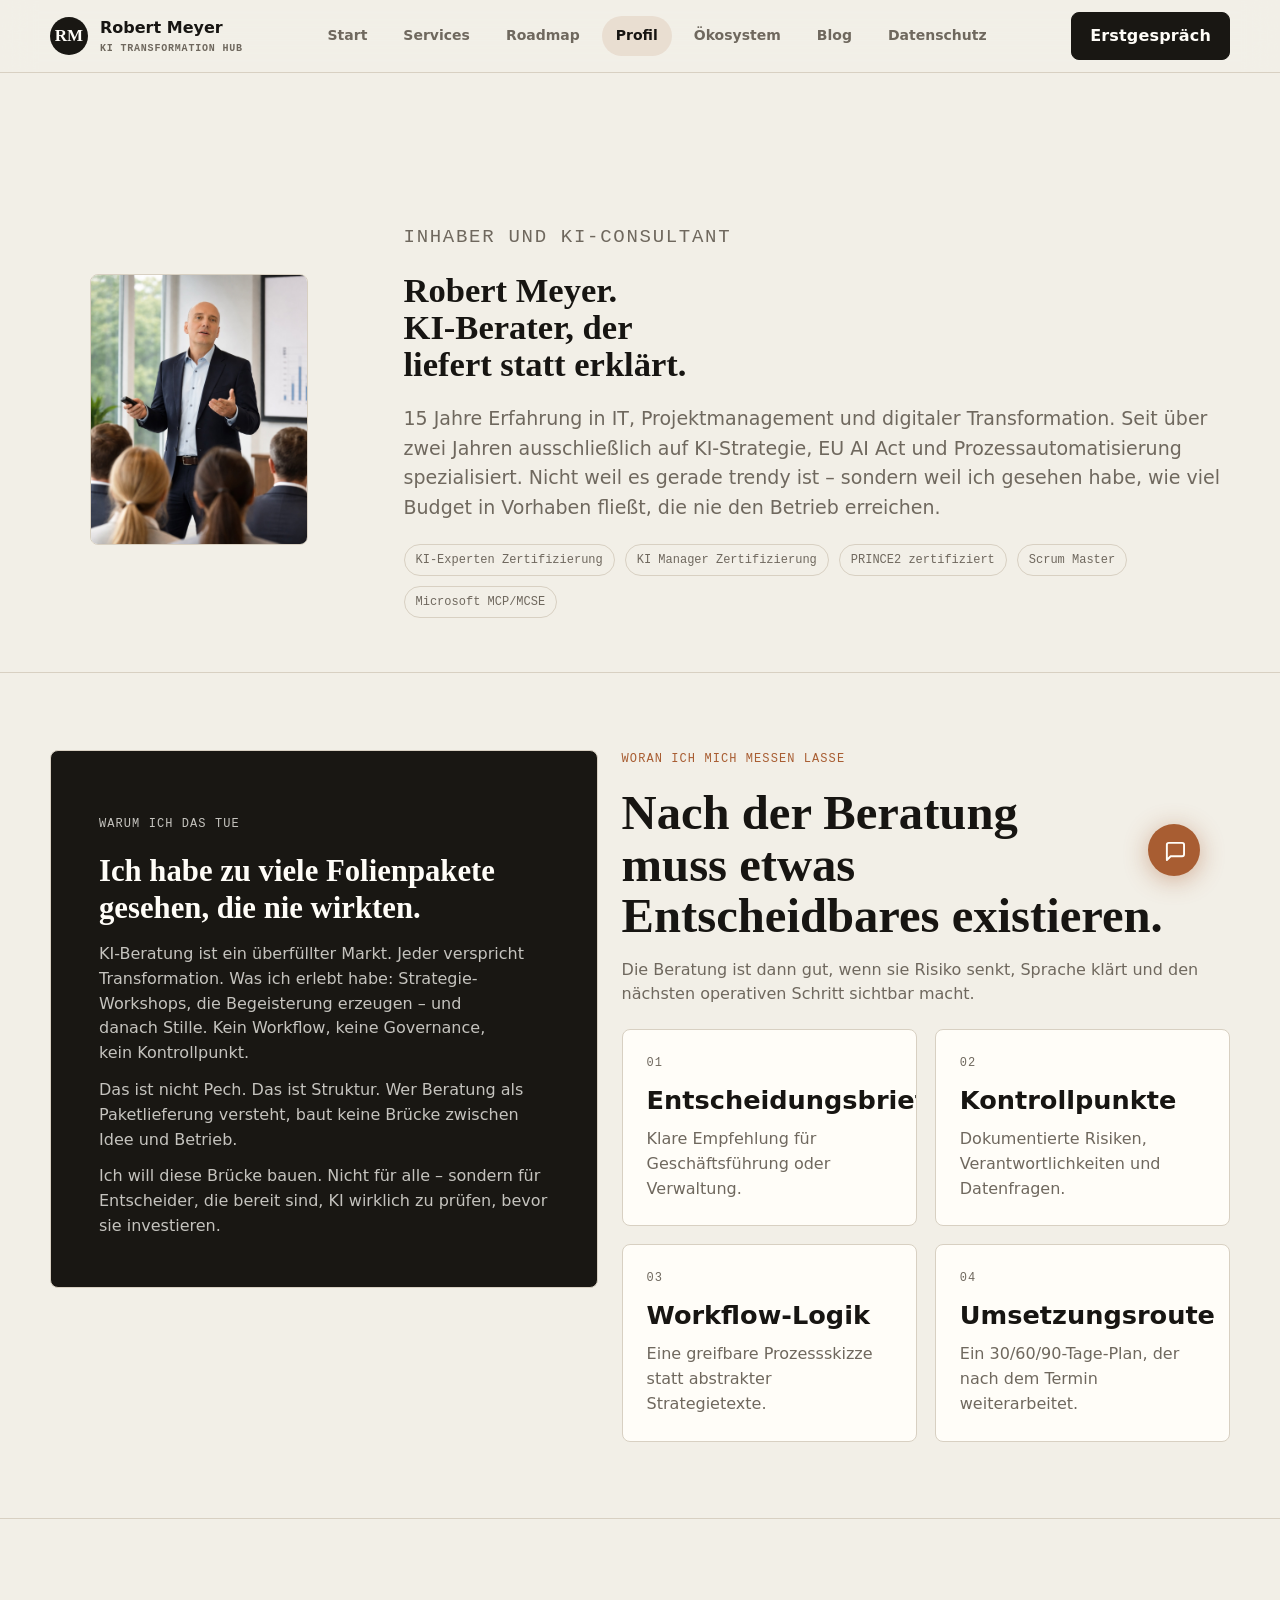
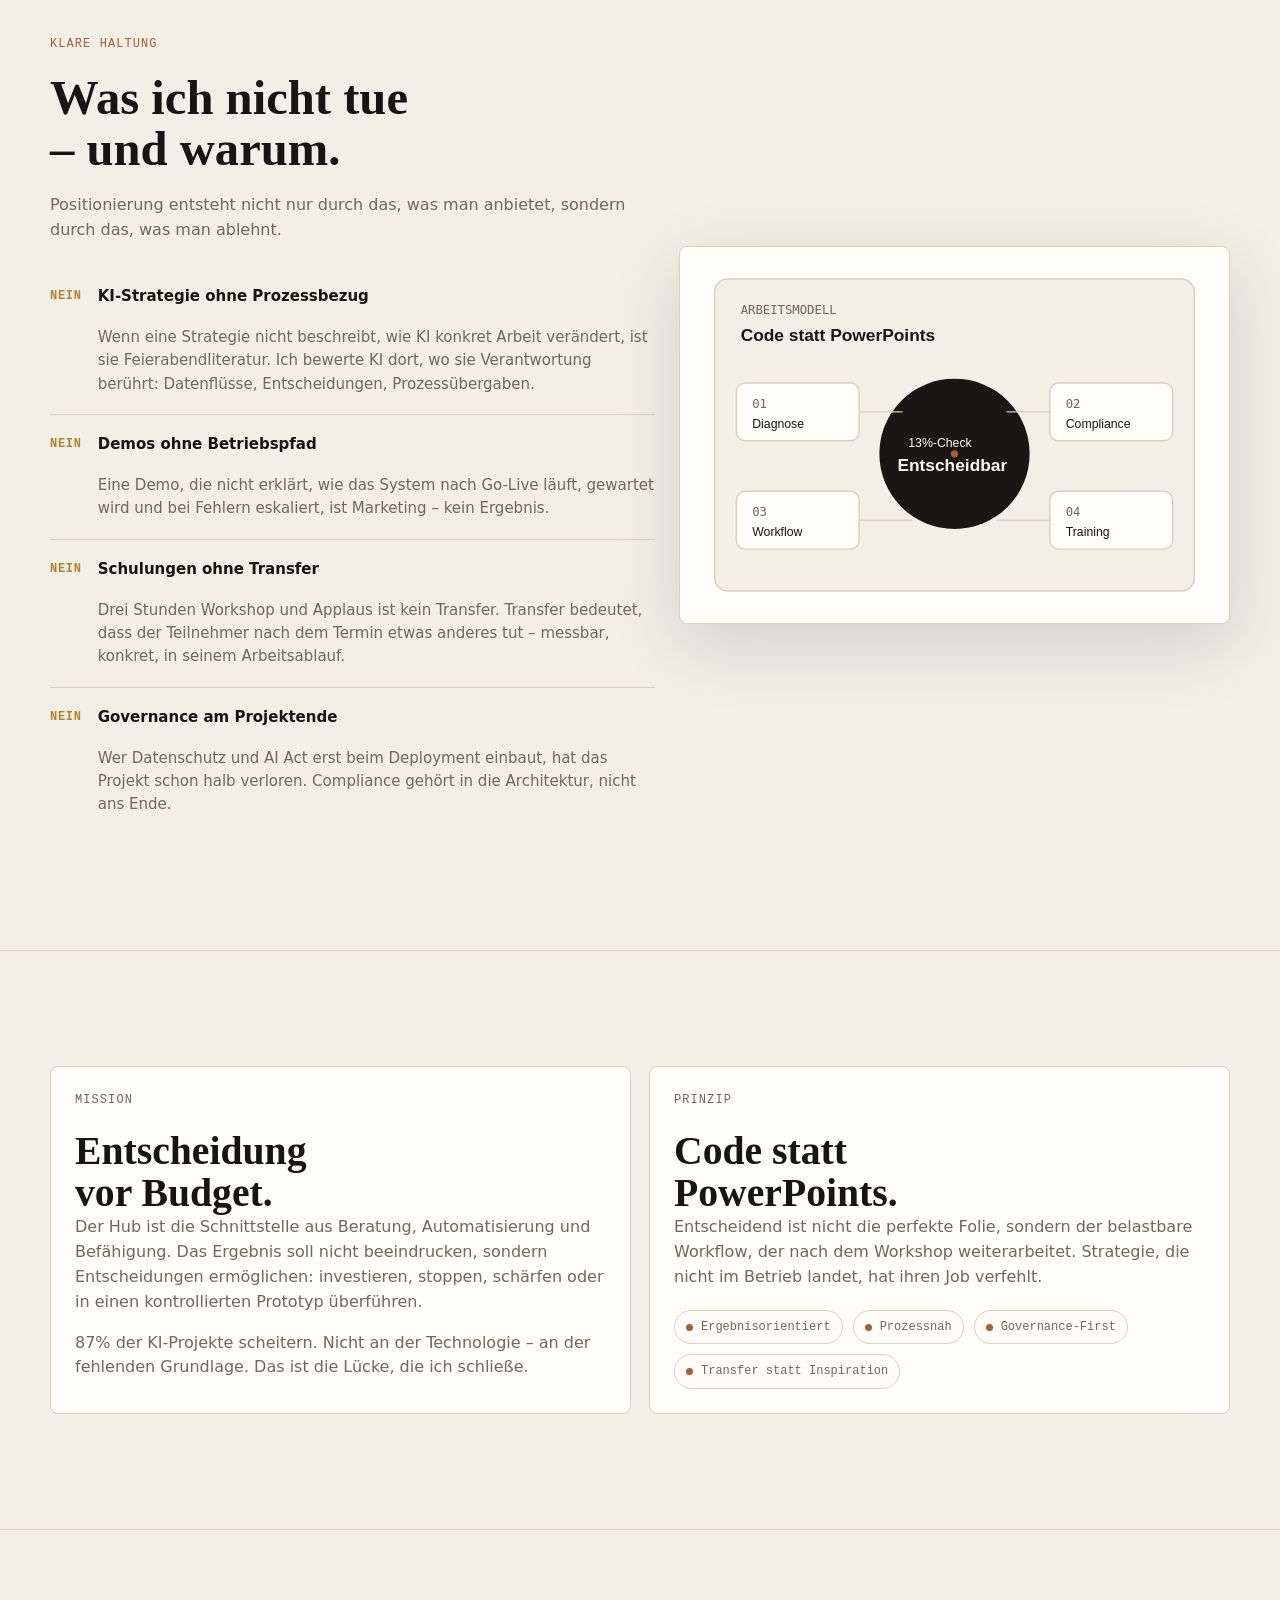
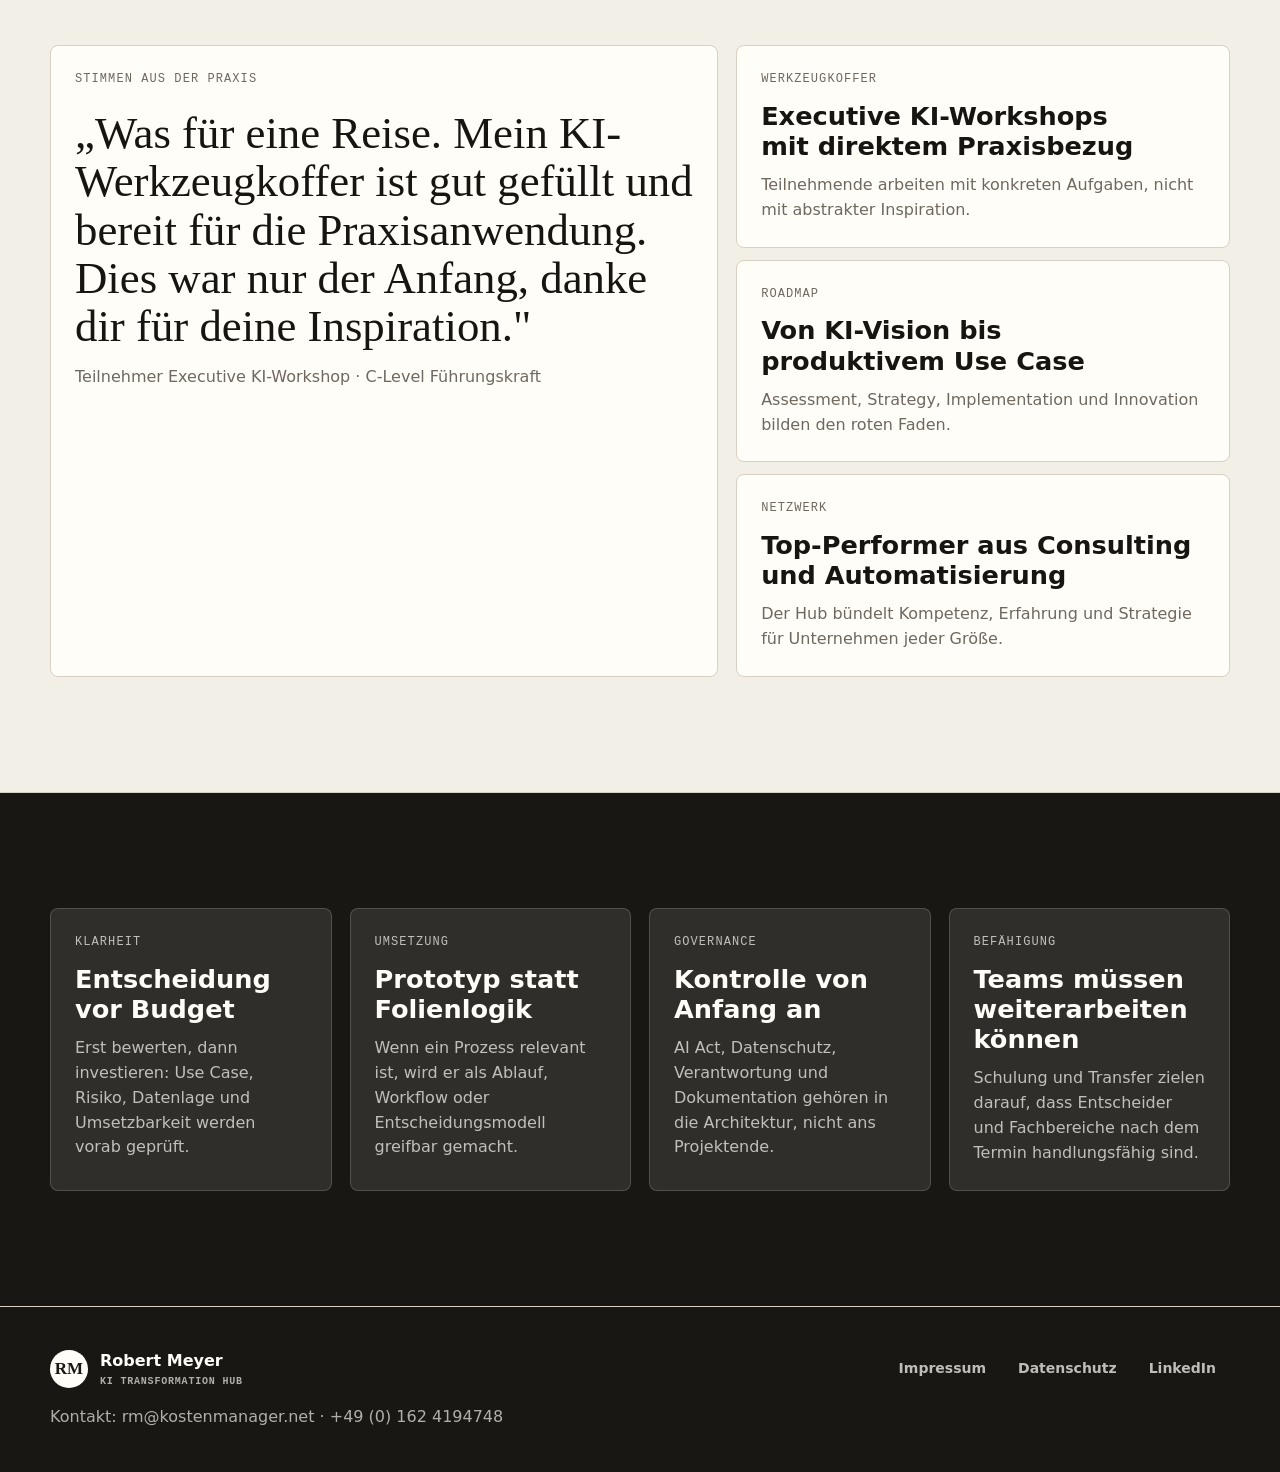
==== commit 50932437: "Add files via upload update blog" ====
--- a/about.html
+++ b/about.html
@@ -129,6 +129,7 @@
         <a href="roadmap.html">Roadmap</a>
         <a href="about.html">Profil</a>
         <a href="oekosystem.html">Ökosystem</a>
+        <a href="blog.html">Blog</a>
         <a href="datenschutz.html">Datenschutz</a>
       </nav>
       <div class="nav-actions"><button class="btn btn-primary" type="button" data-open-contact>Erstgespräch</button><button class="menu-toggle" type="button" data-menu-toggle aria-label="Menü öffnen" aria-expanded="false">☰</button></div>
--- a/styles.css
+++ b/styles.css
@@ -752,7 +752,7 @@
 
 .portrait-block {
   display: grid;
-  grid-template-columns: minmax(220px, 0.28fr) minmax(0, 1fr);
+  grid-template-columns: minmax(260px, 0.36fr) minmax(0, 1fr);
   gap: clamp(24px, 5vw, 56px);
   align-items: center;
 }
@@ -2157,6 +2157,428 @@
   }
 }
 
+.chat-widget {
+  position: fixed;
+  bottom: 24px;
+  right: 80px;
+  z-index: 9001;
+  display: flex;
+  flex-direction: column;
+  align-items: flex-end;
+}
+
+.chat-trigger {
+  width: 52px;
+  height: 52px;
+  border-radius: 50%;
+  border: none;
+  background: var(--accent);
+  color: var(--surface);
+  cursor: pointer;
+  display: grid;
+  place-items: center;
+  box-shadow: 0 4px 24px color-mix(in oklch, var(--accent) 44%, transparent);
+  transition: transform 180ms ease, box-shadow 180ms ease;
+}
+
+.chat-trigger:hover {
+  transform: scale(1.08);
+  box-shadow: 0 6px 30px color-mix(in oklch, var(--accent) 55%, transparent);
+}
+
+.chat-trigger::before {
+  content: attr(data-tooltip);
+  position: absolute;
+  right: 62px;
+  top: 50%;
+  transform: translateY(-50%);
+  background: var(--surface-strong);
+  color: var(--surface);
+  padding: 6px 11px;
+  border-radius: 6px;
+  font-size: 12px;
+  font-family: var(--font-body);
+  white-space: nowrap;
+  pointer-events: none;
+  opacity: 0;
+  transition: opacity 180ms ease;
+}
+
+.chat-widget:not(.open) .chat-trigger:hover::before {
+  opacity: 1;
+}
+
+.chat-trigger .icon-close { display: none; }
+.chat-widget.open .chat-trigger .icon-chat { display: none; }
+.chat-widget.open .chat-trigger .icon-close { display: block; }
+
+.chat-panel {
+  position: absolute;
+  bottom: 62px;
+  right: 0;
+  width: 360px;
+  height: 520px;
+  background: var(--surface);
+  border: 1px solid var(--border);
+  border-radius: 14px;
+  box-shadow: var(--shadow);
+  display: flex;
+  flex-direction: column;
+  overflow: hidden;
+  opacity: 0;
+  transform: translateY(12px) scale(0.96);
+  pointer-events: none;
+  transition: opacity 200ms ease, transform 200ms ease;
+  transform-origin: bottom right;
+}
+
+.chat-widget.open .chat-panel {
+  opacity: 1;
+  transform: translateY(0) scale(1);
+  pointer-events: auto;
+}
+
+.chat-header {
+  padding: 13px 15px;
+  border-bottom: 1px solid var(--border);
+  display: flex;
+  align-items: center;
+  gap: 10px;
+  flex-shrink: 0;
+}
+
+.chat-avatar {
+  width: 32px;
+  height: 32px;
+  border-radius: 50%;
+  background: var(--accent);
+  color: var(--surface);
+  display: grid;
+  place-items: center;
+  font-size: 12px;
+  font-weight: 700;
+  flex-shrink: 0;
+  font-family: var(--font-body);
+}
+
+.chat-header-info strong {
+  display: block;
+  font-size: 13px;
+  font-weight: 600;
+  line-height: 1.25;
+}
+
+.chat-header-info span {
+  font-size: 11px;
+  color: var(--muted);
+}
+
+.chat-status-dot {
+  width: 7px;
+  height: 7px;
+  border-radius: 50%;
+  background: var(--success);
+  margin-left: auto;
+  flex-shrink: 0;
+  box-shadow: 0 0 0 2px color-mix(in oklch, var(--success) 25%, transparent);
+}
+
+.chat-progress-bar {
+  height: 3px;
+  background: color-mix(in oklch, var(--fg) 9%, transparent);
+  flex-shrink: 0;
+}
+
+.chat-progress-bar span {
+  display: block;
+  height: 100%;
+  background: var(--accent);
+  width: 0%;
+  transition: width 400ms ease;
+}
+
+.chat-messages {
+  flex: 1;
+  overflow-y: auto;
+  padding: 14px;
+  display: flex;
+  flex-direction: column;
+  gap: 8px;
+  scroll-behavior: smooth;
+  min-height: 0;
+}
+
+.chat-bubble {
+  max-width: 86%;
+  padding: 9px 13px;
+  border-radius: 12px;
+  font-size: 13.5px;
+  line-height: 1.5;
+  white-space: pre-wrap;
+}
+
+.chat-bubble.bot {
+  background: color-mix(in oklch, var(--bg) 65%, var(--border));
+  color: var(--fg);
+  align-self: flex-start;
+  border-bottom-left-radius: 3px;
+}
+
+.chat-bubble.user {
+  background: var(--accent);
+  color: var(--surface);
+  align-self: flex-end;
+  border-bottom-right-radius: 3px;
+}
+
+.chat-bubble.system {
+  background: color-mix(in oklch, var(--accent) 9%, var(--surface));
+  border: 1px solid color-mix(in oklch, var(--accent) 22%, var(--border));
+  color: var(--accent-ink);
+  align-self: center;
+  text-align: center;
+  font-size: 12.5px;
+  max-width: 96%;
+  border-radius: 8px;
+}
+
+.chat-typing {
+  align-self: flex-start;
+  display: flex;
+  gap: 4px;
+  padding: 10px 13px;
+  background: color-mix(in oklch, var(--bg) 65%, var(--border));
+  border-radius: 12px;
+  border-bottom-left-radius: 3px;
+}
+
+.chat-typing span {
+  width: 6px;
+  height: 6px;
+  border-radius: 50%;
+  background: var(--muted);
+  animation: chat-bounce 1.3s infinite;
+}
+
+.chat-typing span:nth-child(2) { animation-delay: 0.18s; }
+.chat-typing span:nth-child(3) { animation-delay: 0.36s; }
+
+@keyframes chat-bounce {
+  0%, 60%, 100% { transform: translateY(0); opacity: 0.5; }
+  30% { transform: translateY(-5px); opacity: 1; }
+}
+
+.chat-chips {
+  display: flex;
+  flex-wrap: wrap;
+  gap: 6px;
+  padding: 0 12px 10px;
+  flex-shrink: 0;
+}
+
+.chat-chip {
+  background: color-mix(in oklch, var(--accent) 9%, var(--surface));
+  border: 1px solid color-mix(in oklch, var(--accent) 22%, var(--border));
+  color: var(--accent-ink);
+  border-radius: 999px;
+  padding: 5px 11px;
+  font-size: 12.5px;
+  cursor: pointer;
+  font-family: var(--font-body);
+  transition: background 140ms;
+}
+
+.chat-chip:hover {
+  background: color-mix(in oklch, var(--accent) 17%, var(--surface));
+}
+
+.chat-input-row {
+  padding: 9px 11px;
+  border-top: 1px solid var(--border);
+  display: flex;
+  gap: 7px;
+  background: var(--surface);
+  flex-shrink: 0;
+}
+
+.chat-input {
+  flex: 1;
+  border: 1px solid var(--border);
+  border-radius: 8px;
+  padding: 7px 11px;
+  font-size: 13.5px;
+  font-family: var(--font-body);
+  background: var(--bg);
+  color: var(--fg);
+  resize: none;
+  outline: none;
+  line-height: 1.4;
+  max-height: 80px;
+  overflow-y: auto;
+}
+
+.chat-input:focus { border-color: var(--accent); }
+.chat-input:disabled { opacity: 0.45; cursor: not-allowed; }
+
+.chat-send {
+  width: 34px;
+  height: 34px;
+  border-radius: 7px;
+  border: none;
+  background: var(--accent);
+  color: var(--surface);
+  cursor: pointer;
+  display: grid;
+  place-items: center;
+  flex-shrink: 0;
+  align-self: flex-end;
+  transition: opacity 140ms;
+}
+
+.chat-send:disabled { opacity: 0.35; cursor: default; }
+
+.chat-mic {
+  width: 34px;
+  height: 34px;
+  border-radius: 7px;
+  border: 1px solid var(--border);
+  background: transparent;
+  color: var(--muted);
+  cursor: pointer;
+  display: grid;
+  place-items: center;
+  flex-shrink: 0;
+  align-self: flex-end;
+  transition: background 140ms, color 140ms;
+}
+
+.chat-mic:hover {
+  background: color-mix(in oklch, var(--accent) 9%, var(--surface));
+  color: var(--accent);
+}
+
+.chat-mic.listening {
+  background: color-mix(in oklch, var(--warning) 15%, var(--surface));
+  color: var(--warning);
+  border-color: var(--warning);
+  animation: mic-pulse 1s ease-in-out infinite;
+}
+
+@keyframes mic-pulse {
+  0%, 100% { opacity: 1; }
+  50% { opacity: 0.55; }
+}
+
+.chat-nav-chip {
+  background: color-mix(in oklch, var(--success) 10%, var(--surface));
+  border-color: color-mix(in oklch, var(--success) 30%, var(--border));
+  color: var(--success);
+  font-weight: 600;
+}
+
+.chat-nav-chip:hover {
+  background: color-mix(in oklch, var(--success) 18%, var(--surface));
+}
+
+.chat-proactive {
+  background: var(--surface);
+  border: 1px solid var(--border);
+  border-radius: 10px 10px 4px 10px;
+  padding: 10px 14px;
+  font-size: 13px;
+  line-height: 1.45;
+  max-width: 220px;
+  box-shadow: var(--shadow);
+  margin-bottom: 10px;
+  cursor: pointer;
+  user-select: none;
+  opacity: 0;
+  transform: translateY(8px);
+  transition: opacity 300ms ease, transform 300ms ease;
+}
+
+.chat-proactive.visible {
+  opacity: 1;
+  transform: translateY(0);
+}
+
+.chat-proactive:hover {
+  border-color: var(--accent);
+}
+
+.chat-bubble.chat-form-bubble {
+  max-width: 100%;
+  width: 100%;
+  align-self: stretch;
+  box-sizing: border-box;
+}
+
+.chat-form-bubble strong {
+  display: block;
+  margin-bottom: 10px;
+  font-size: 13px;
+}
+
+.chat-inline-form {
+  display: grid;
+  gap: 7px;
+}
+
+.chat-inline-form input {
+  width: 100%;
+  border: 1px solid var(--border);
+  border-radius: 6px;
+  padding: 7px 10px;
+  font-size: 13px;
+  font-family: var(--font-body);
+  background: var(--surface);
+  color: var(--fg);
+  outline: none;
+  box-sizing: border-box;
+}
+
+.chat-inline-form input:focus {
+  border-color: var(--accent);
+}
+
+.chat-form-submit {
+  width: 100%;
+  padding: 8px;
+  border: none;
+  border-radius: 6px;
+  background: var(--accent);
+  color: var(--surface);
+  font-size: 13px;
+  font-family: var(--font-body);
+  font-weight: 600;
+  cursor: pointer;
+  margin-top: 2px;
+  transition: opacity 150ms;
+}
+
+.chat-form-submit:disabled {
+  opacity: 0.5;
+  cursor: default;
+}
+
+.chat-form-status {
+  font-size: 12px;
+  color: var(--warning);
+  min-height: 16px;
+}
+
+.chat-form-success {
+  font-size: 13px;
+  color: var(--success);
+  font-weight: 500;
+}
+
+@media (max-width: 980px) {
+  .chat-widget {
+    display: none;
+  }
+}
+
 @media (prefers-reduced-motion: reduce) {
   *,
   *::before,
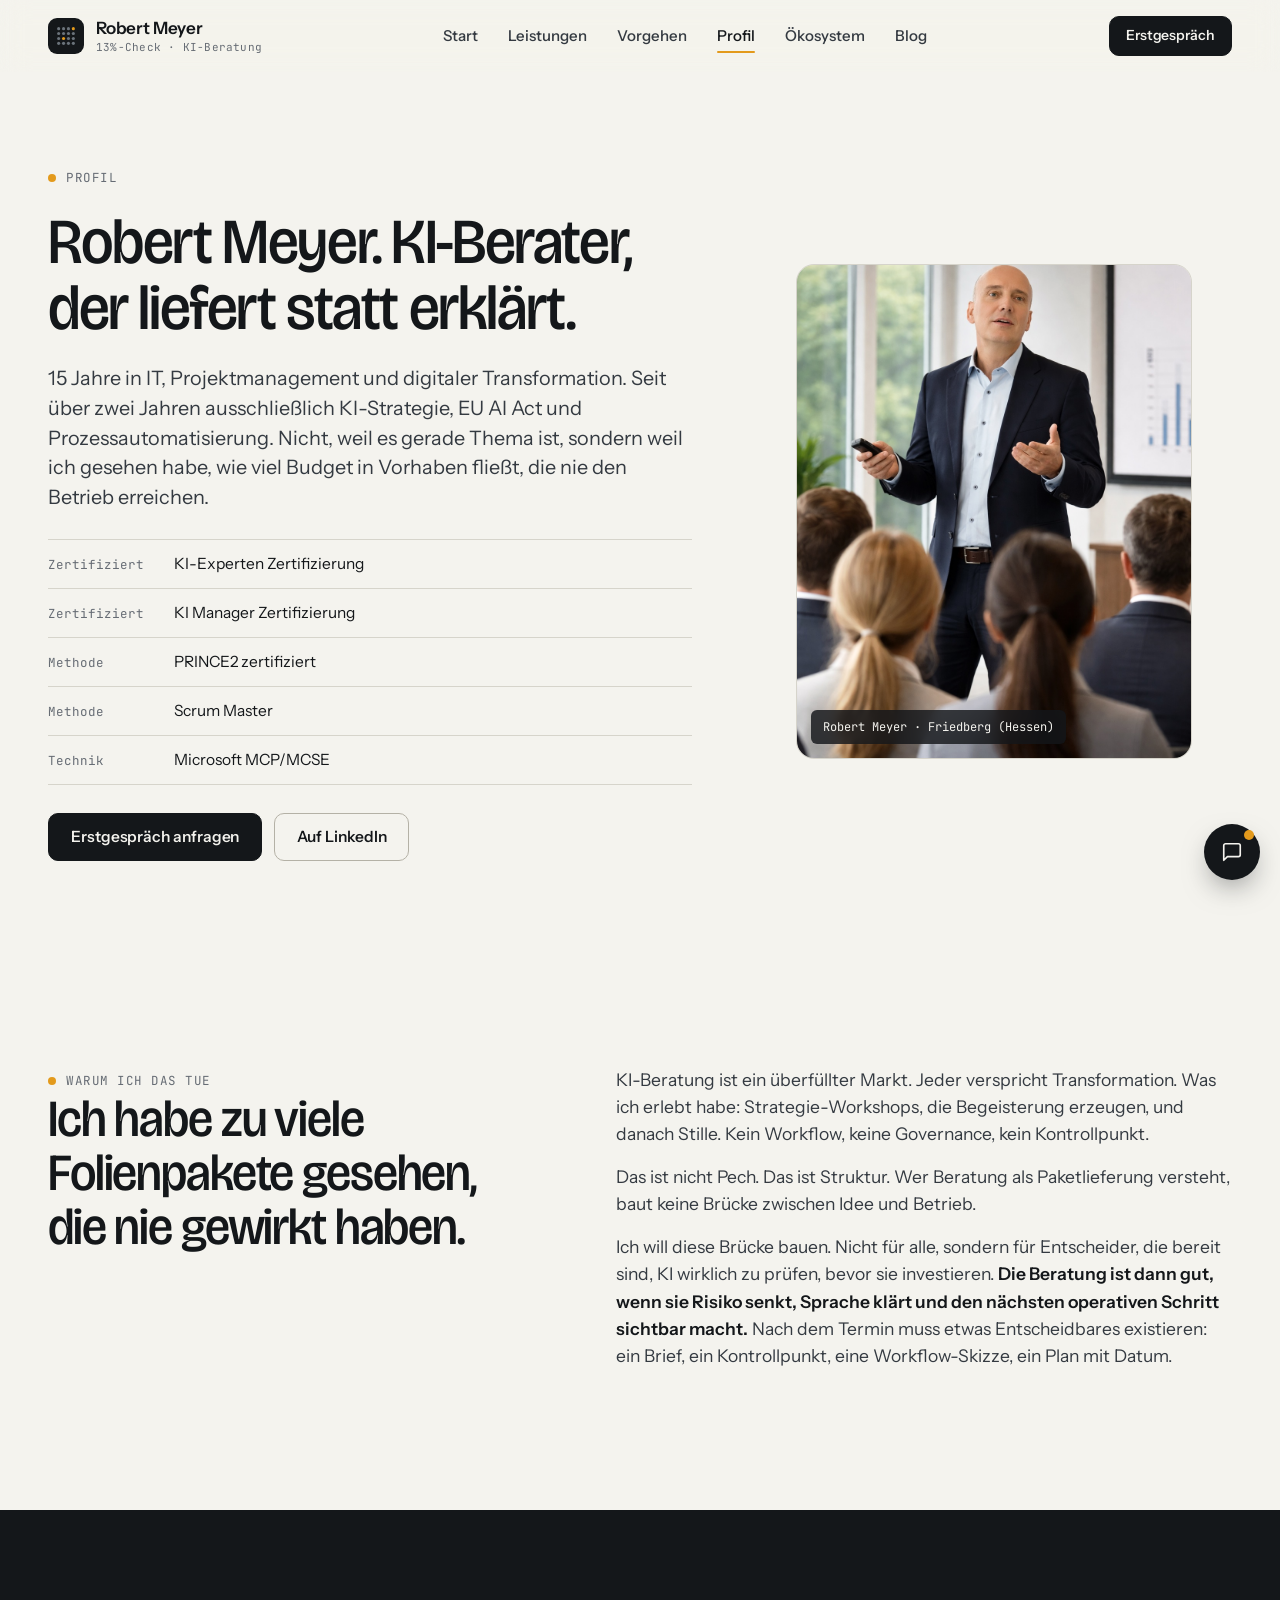
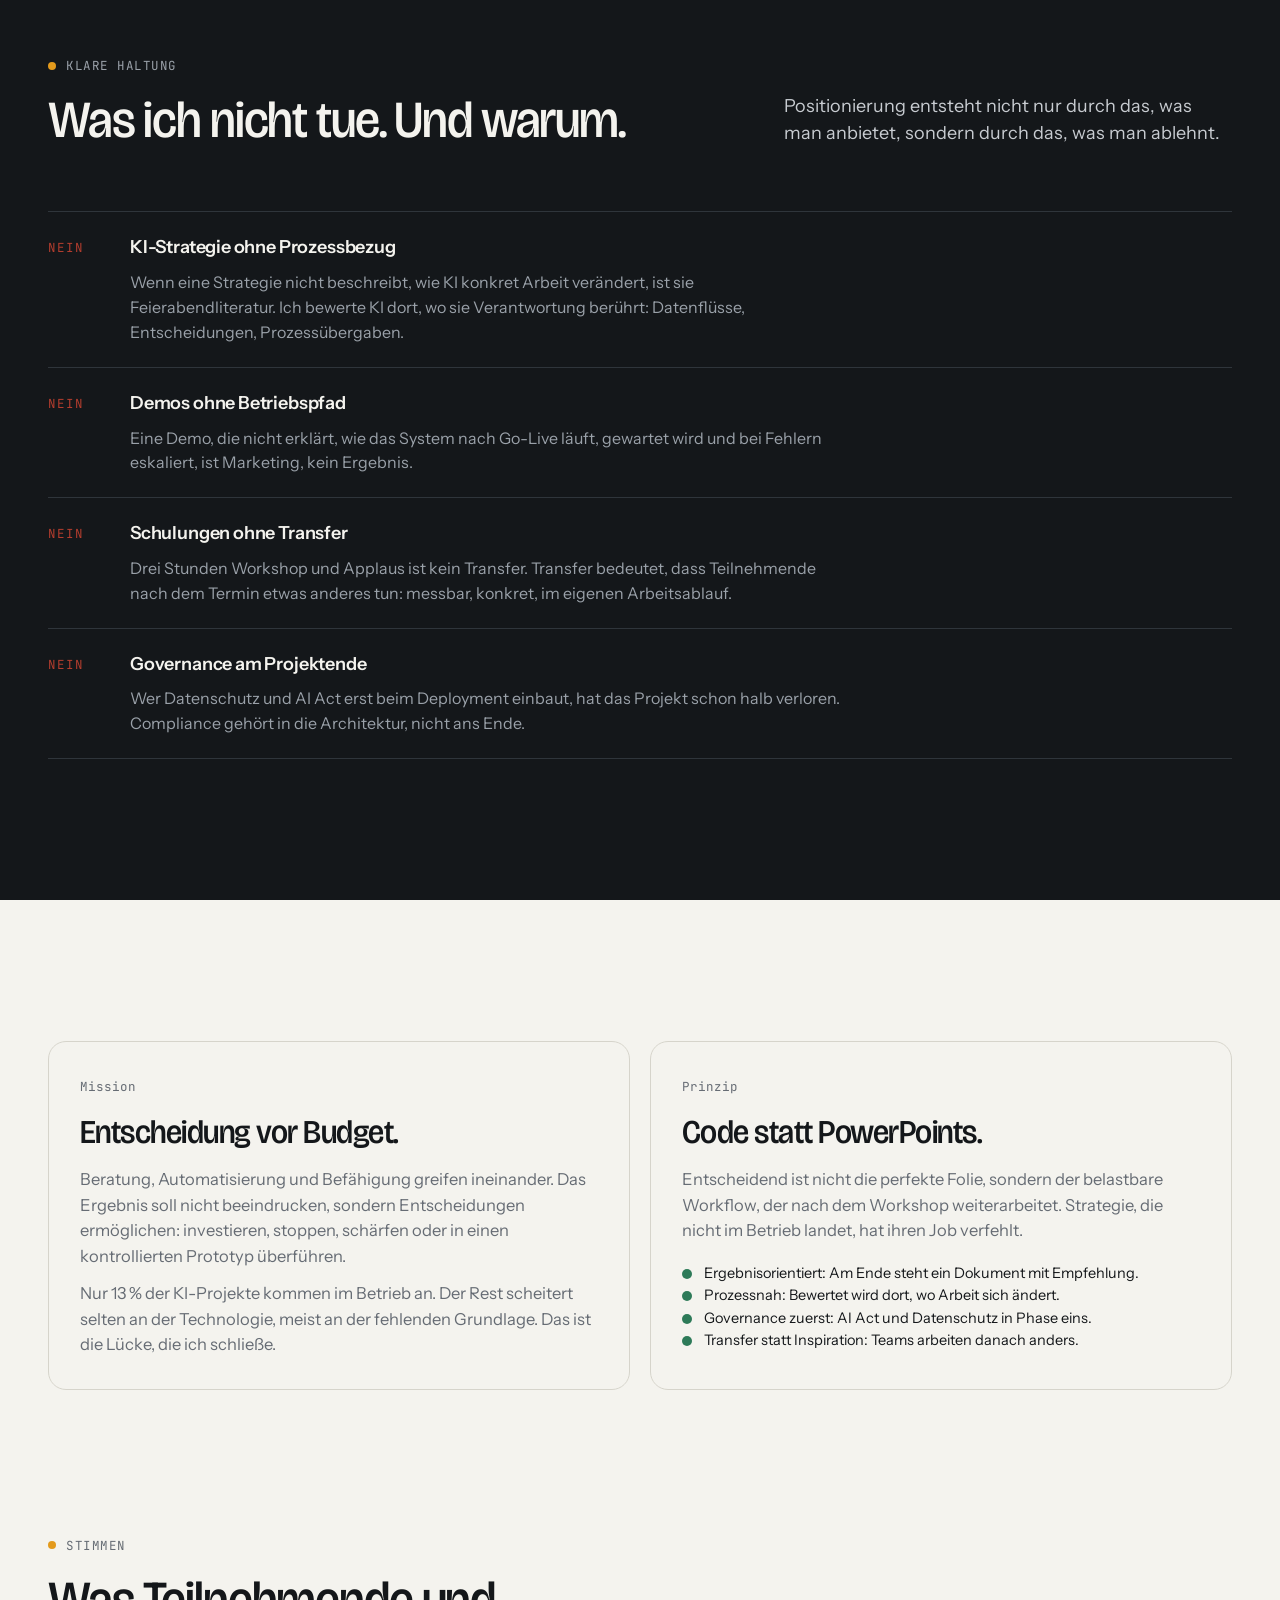
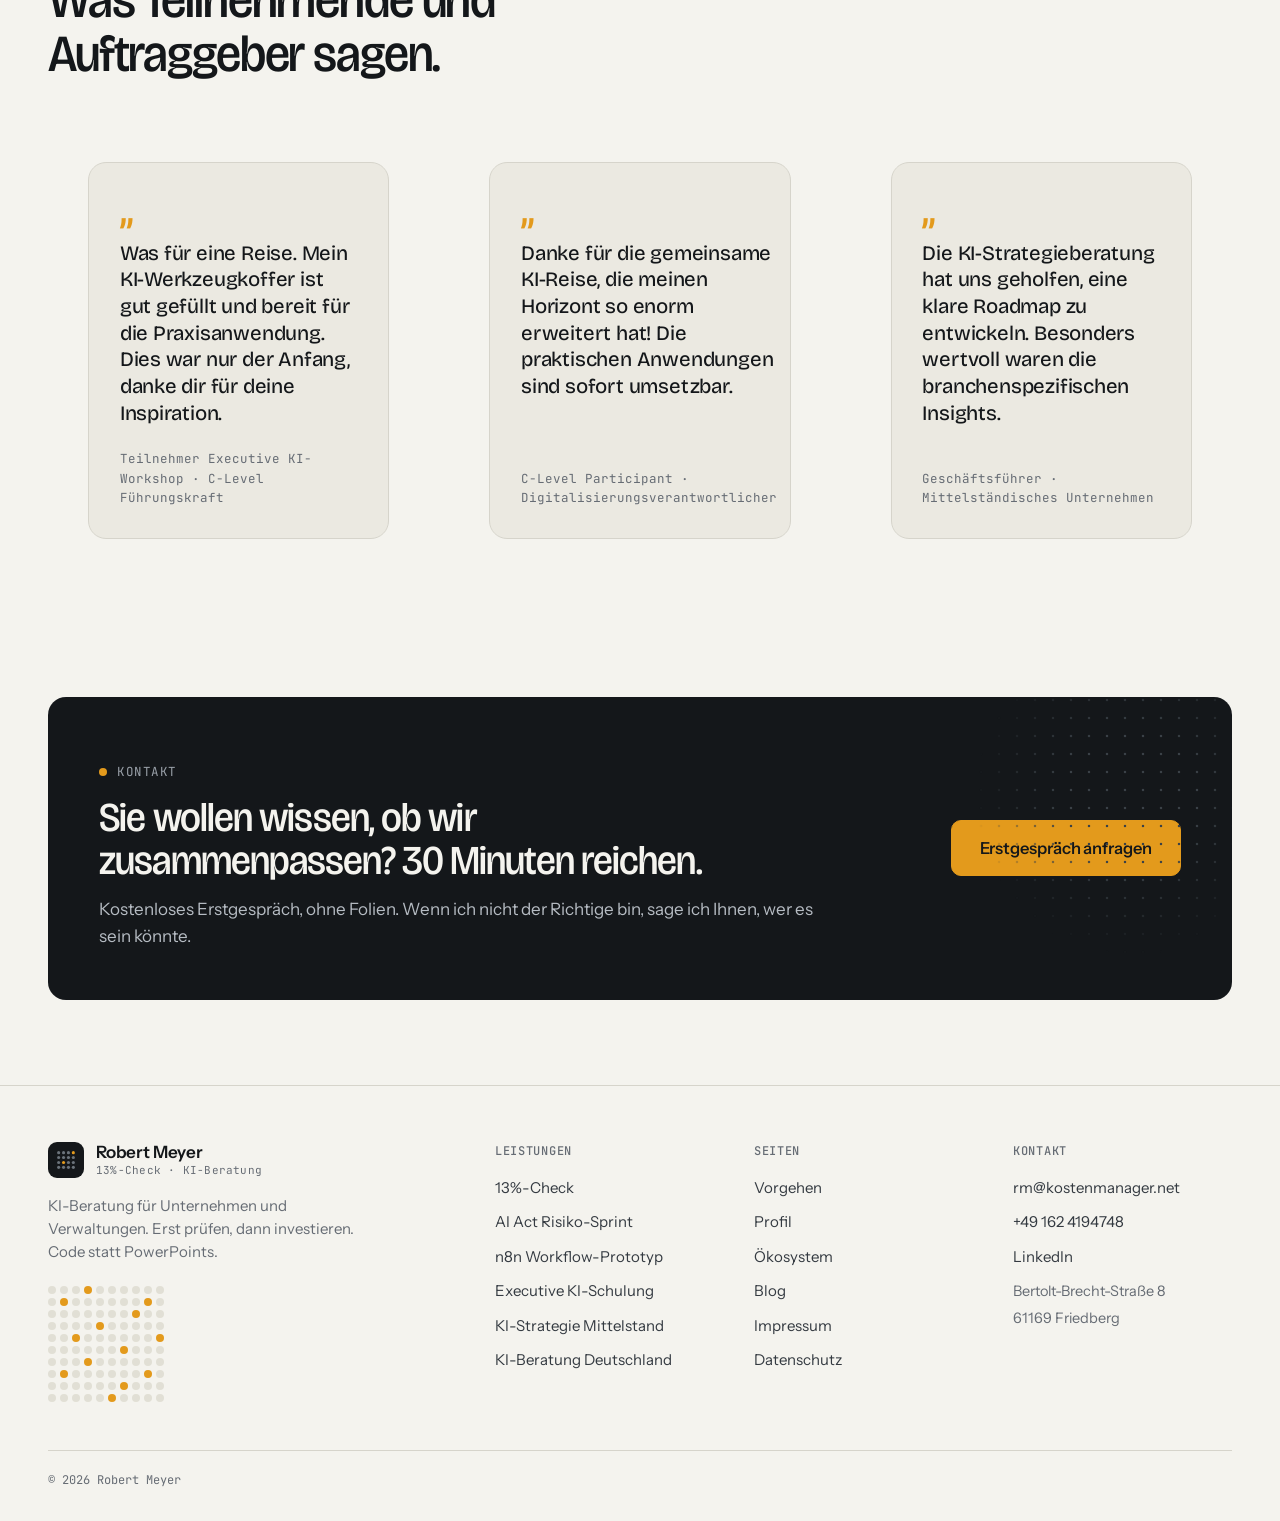
==== commit 7c288902: "feat: Relaunch ki13prozent.de mit neuem Design Neue Startseite mit Schnellcheck, AI-Act-Einordner un" ====
--- a/about.html
+++ b/about.html
@@ -3,348 +3,239 @@
 <head>
   <meta charset="utf-8">
   <meta name="viewport" content="width=device-width, initial-scale=1">
-  <title>Profil - Robert Meyer</title>
-  <meta name="description" content="Robert Meyer: KI-Consultant, AI-Act-Spezialist, Dozent und Autor. Code statt PowerPoints, 13%-Check und praxisnahe KI-Umsetzung.">
+  <title>Profil – Robert Meyer, KI-Berater aus Friedberg (Hessen)</title>
+  <meta name="description" content="Robert Meyer: 15 Jahre IT, Projektmanagement und digitale Transformation, seit über zwei Jahren ausschließlich KI-Strategie, EU AI Act und Prozessautomatisierung. Was ich tue, was ich ablehne.">
   <link rel="canonical" href="https://ki13prozent.de/about.html">
+  <meta property="og:type" content="profile">
+  <meta property="og:title" content="Profil – Robert Meyer, KI-Berater">
+  <meta property="og:description" content="15 Jahre IT und Projektmanagement, seit über zwei Jahren ausschließlich KI. Liefert statt erklärt.">
+  <meta property="og:url" content="https://ki13prozent.de/about.html">
+  <meta property="og:image" content="https://ki13prozent.de/assets/robert-meyer.jpg">
+  <meta property="og:locale" content="de_DE">
+  <meta name="theme-color" content="#14171a">
   <link rel="icon" href="assets/favicon.svg" type="image/svg+xml">
   <link rel="stylesheet" href="styles.css">
-  <style>
-    .reject-list {
-      display: grid;
-      gap: 0;
-      margin-top: 24px;
-    }
-
-    .reject-item {
-      display: grid;
-      grid-template-columns: auto 1fr;
-      gap: 16px;
-      align-items: start;
-      padding: 18px 0;
-      border-bottom: 1px solid var(--border);
-    }
-
-    .reject-item:last-child { border-bottom: 0; }
-
-    .reject-label {
-      font-family: var(--font-mono);
-      font-size: 12px;
-      font-weight: 700;
-      color: var(--warning);
-      text-transform: uppercase;
-      letter-spacing: 0.06em;
-      padding-top: 2px;
-      white-space: nowrap;
-    }
-
-    .reject-item p {
-      font-size: 15px;
-      color: var(--muted);
-    }
-
-    .reject-item strong {
-      display: block;
-      font-size: 15px;
-      color: var(--fg);
-      margin-bottom: 4px;
-    }
-
-    .why-grid {
-      display: grid;
-      grid-template-columns: minmax(0, 0.9fr) minmax(320px, 1fr);
-      gap: 24px;
-      align-items: start;
-    }
-
-    .why-text {
-      border: 1px solid var(--border);
-      border-radius: var(--radius);
-      background: var(--surface-strong);
-      color: var(--surface);
-      padding: clamp(28px, 4vw, 48px);
-    }
-
-    .why-text p {
-      color: color-mix(in oklch, var(--surface) 75%, transparent);
-      margin-top: 16px;
-    }
-
-    .why-text p + p { margin-top: 12px; }
-
-    .why-text h2 {
-      font-size: clamp(22px, 2.4vw, 32px);
-      line-height: 1.18;
-      margin-top: 14px;
-    }
-
-    /* === WIZARD STYLES === */
-    .modal-wide { width: min(660px, 100%); }
-    .wizard-steps { display: flex; align-items: center; gap: 8px; }
-    .wiz-step {
-      width: 30px; height: 30px; display: grid; place-items: center;
-      border: 1px solid var(--border); border-radius: 50%;
-      font-size: 13px; font-weight: 700; color: var(--muted);
-      transition: background 200ms, border-color 200ms, color 200ms;
-    }
-    .wiz-step.active { background: var(--surface-strong); color: var(--surface); border-color: var(--surface-strong); }
-    .wiz-divider { width: 28px; height: 1px; background: var(--border); }
-    .service-choices { display: grid; grid-template-columns: 1fr 1fr; gap: 12px; margin-top: 22px; }
-    .service-choice {
-      display: grid; gap: 6px; text-align: left;
-      border: 1px solid var(--border); border-radius: var(--radius);
-      padding: 18px; background: var(--surface);
-      transition: border-color 140ms, background 140ms;
-    }
-    .service-choice strong { font-size: 15px; }
-    .service-choice span { color: var(--muted); font-size: 13px; line-height: 1.4; }
-    .service-choice:hover { border-color: var(--fg); background: color-mix(in oklch, var(--accent) 5%, var(--surface)); }
-    .service-choice.selected { border-color: var(--accent); background: color-mix(in oklch, var(--accent) 9%, var(--surface)); }
-    .wiz-questions { display: grid; gap: 14px; margin-top: 20px; }
-    .wiz-fieldset { border: 1px solid var(--border); border-radius: var(--radius); padding: 14px 16px; margin: 0; }
-    .wiz-fieldset legend { font-size: 12px; font-weight: 700; color: var(--muted); text-transform: uppercase; letter-spacing: 0.06em; padding: 0 4px; }
-    .radio-group { display: grid; gap: 8px; margin-top: 12px; }
-    .radio-group label { display: flex; align-items: center; gap: 10px; font-size: 14px; cursor: pointer; }
-    .wiz-nav { display: flex; gap: 10px; margin-top: 22px; justify-content: flex-end; }
-
-    @media (max-width: 860px) {
-      .why-grid { grid-template-columns: 1fr; }
-    }
-
-    @media (max-width: 640px) {
-      .service-choices { grid-template-columns: 1fr; }
-    }
-    [data-testimonials] { display: grid; }
-    [data-testimonial] { grid-column: 1; grid-row: 1; opacity: 0; transition: opacity 700ms ease; }
-    [data-testimonial].active { opacity: 1; }
-  </style>
   <script defer src="https://cv.rm-on.de/script.js" data-website-id="077fc84e-d4f1-4861-a26e-9604ad4954e3"></script>
+  <script type="application/ld+json">
+  {
+    "@context": "https://schema.org",
+    "@type": "Person",
+    "name": "Robert Meyer",
+    "jobTitle": "KI-Berater",
+    "url": "https://ki13prozent.de/about.html",
+    "image": "https://ki13prozent.de/assets/robert-meyer.jpg",
+    "email": "mailto:rm@kostenmanager.net",
+    "telephone": "+49 162 4194748",
+    "address": { "@type": "PostalAddress", "streetAddress": "Bertolt-Brecht-Straße 8", "postalCode": "61169", "addressLocality": "Friedberg", "addressCountry": "DE" },
+    "sameAs": ["https://www.linkedin.com/in/robert-meyer-666b39315"],
+    "knowsAbout": ["KI-Strategie", "EU AI Act", "Prozessautomatisierung", "n8n", "Projektmanagement"]
+  }
+  </script>
 </head>
 <body>
-  <header class="site-header">
+  <a class="skip-link" href="#main">Zum Inhalt springen</a>
+
+  <header class="site-header" data-header>
     <div class="container nav-shell">
-      <a class="brand" href="index.html"><span class="brand-mark">RM</span><span>Robert Meyer<small>KI Transformation Hub</small></span></a>
-      <nav class="primary-nav" aria-label="Hauptnavigation">
+      <a class="brand" href="index.html" aria-label="Startseite Robert Meyer">
+        <span class="brand-mark" aria-hidden="true">
+          <svg viewBox="0 0 24 24" fill="none"><g fill="#6b737b"><circle cx="4" cy="4" r="1.7"/><circle cx="9.33" cy="4" r="1.7"/><circle cx="14.67" cy="4" r="1.7"/><circle cx="4" cy="9.33" r="1.7"/><circle cx="9.33" cy="9.33" r="1.7"/><circle cx="14.67" cy="9.33" r="1.7"/><circle cx="20" cy="9.33" r="1.7"/><circle cx="4" cy="14.67" r="1.7"/><circle cx="14.67" cy="14.67" r="1.7"/><circle cx="20" cy="14.67" r="1.7"/><circle cx="4" cy="20" r="1.7"/><circle cx="9.33" cy="20" r="1.7"/><circle cx="14.67" cy="20" r="1.7"/><circle cx="20" cy="20" r="1.7"/></g><g fill="#e39a1c"><circle cx="20" cy="4" r="1.7"/><circle cx="9.33" cy="14.67" r="1.7"/></g></svg>
+        </span>
+        <span>Robert Meyer<small>13%-Check · KI-Beratung</small></span>
+      </a>
+      <nav class="primary-nav" id="primary-nav" aria-label="Hauptnavigation">
         <a href="index.html">Start</a>
-        <a href="services.html">Services</a>
-        <a href="roadmap.html">Roadmap</a>
+        <a href="services.html">Leistungen</a>
+        <a href="roadmap.html">Vorgehen</a>
         <a href="about.html">Profil</a>
         <a href="oekosystem.html">Ökosystem</a>
         <a href="blog.html">Blog</a>
-        <a href="datenschutz.html">Datenschutz</a>
       </nav>
-      <div class="nav-actions"><button class="btn btn-primary" type="button" data-open-contact>Erstgespräch</button><button class="menu-toggle" type="button" data-menu-toggle aria-label="Menü öffnen" aria-expanded="false">☰</button></div>
+      <div class="nav-actions">
+        <button class="btn primary sm" type="button" data-open-contact>Erstgespräch</button>
+        <button class="menu-toggle" type="button" data-menu-toggle aria-label="Menü öffnen" aria-expanded="false" aria-controls="primary-nav"><span></span></button>
+      </div>
     </div>
   </header>
 
-  <main>
-    <!-- PORTRAIT HERO -->
-    <section class="page-hero">
-      <div class="container portrait-block">
-        <figure class="portrait-card"><img src="assets/robert-meyer.jpg" alt="Robert Meyer"></figure>
+  <main id="main">
+    <section class="page-hero split">
+      <div class="container">
         <div>
-          <p class="eyebrow">Inhaber und KI-Consultant</p>
-          <h1 class="profile-title">
-            <span>Robert Meyer.</span>
-            <span>KI-Berater, der</span>
-            <span>liefert statt erklärt.</span>
-          </h1>
-          <p style="margin-top:22px">15 Jahre Erfahrung in IT, Projektmanagement und digitaler Transformation. Seit über zwei Jahren ausschließlich auf KI-Strategie, EU AI Act und Prozessautomatisierung spezialisiert. Nicht weil es gerade trendy ist – sondern weil ich gesehen habe, wie viel Budget in Vorhaben fließt, die nie den Betrieb erreichen.</p>
-          <div class="cert-list">
-            <span class="pill">KI-Experten Zertifizierung</span>
-            <span class="pill">KI Manager Zertifizierung</span>
-            <span class="pill">PRINCE2 zertifiziert</span>
-            <span class="pill">Scrum Master</span>
-            <span class="pill">Microsoft MCP/MCSE</span>
-          </div>
-        </div>
-      </div>
-    </section>
-
-    <!-- WARUM ICH DAS TUE -->
-    <section class="section section-tight">
-      <div class="container why-grid">
-        <div class="why-text">
-          <p class="eyebrow">Warum ich das tue</p>
-          <h2>Ich habe zu viele Folienpakete gesehen, die nie wirkten.</h2>
-          <p>KI-Beratung ist ein überfüllter Markt. Jeder verspricht Transformation. Was ich erlebt habe: Strategie-Workshops, die Begeisterung erzeugen – und danach Stille. Kein Workflow, keine Governance, kein Kontrollpunkt.</p>
-          <p>Das ist nicht Pech. Das ist Struktur. Wer Beratung als Paketlieferung versteht, baut keine Brücke zwischen Idee und Betrieb.</p>
-          <p>Ich will diese Brücke bauen. Nicht für alle – sondern für Entscheider, die bereit sind, KI wirklich zu prüfen, bevor sie investieren.</p>
-        </div>
+          <p class="eyebrow">Profil</p>
+          <h1>Robert Meyer. KI-Berater, der liefert statt erklärt.</h1>
+          <p class="lead">15 Jahre in IT, Projektmanagement und digitaler Transformation. Seit über zwei Jahren ausschließlich KI-Strategie, EU AI Act und Prozessautomatisierung. Nicht, weil es gerade Thema ist, sondern weil ich gesehen habe, wie viel Budget in Vorhaben fließt, die nie den Betrieb erreichen.</p>
+          <ul class="cert-list">
+            <li><span class="num">Zertifiziert</span><span>KI-Experten Zertifizierung</span></li>
+            <li><span class="num">Zertifiziert</span><span>KI Manager Zertifizierung</span></li>
+            <li><span class="num">Methode</span><span>PRINCE2 zertifiziert</span></li>
+            <li><span class="num">Methode</span><span>Scrum Master</span></li>
+            <li><span class="num">Technik</span><span>Microsoft MCP/MCSE</span></li>
+          </ul>
+          <div class="hero-actions" style="margin-top:28px">
+            <button class="btn primary" type="button" data-open-contact>Erstgespräch anfragen</button>
+            <a class="btn" href="https://www.linkedin.com/in/robert-meyer-666b39315" target="_blank" rel="noopener">Auf LinkedIn</a>
+          </div>
+        </div>
+        <figure class="portrait reveal">
+          <img src="assets/robert-meyer.jpg" alt="Robert Meyer, KI-Berater" width="1024" height="1536" loading="eager" decoding="async">
+          <figcaption>Robert Meyer · Friedberg (Hessen)</figcaption>
+        </figure>
+      </div>
+    </section>
+
+    <!-- WARUM -->
+    <section class="section">
+      <div class="container">
+        <div class="principle">
+          <div class="sticky">
+            <p class="eyebrow">Warum ich das tue</p>
+            <h2>Ich habe zu viele Folienpakete gesehen, die nie gewirkt haben.</h2>
+          </div>
+          <div class="prose">
+            <p>KI-Beratung ist ein überfüllter Markt. Jeder verspricht Transformation. Was ich erlebt habe: Strategie-Workshops, die Begeisterung erzeugen, und danach Stille. Kein Workflow, keine Governance, kein Kontrollpunkt.</p>
+            <p>Das ist nicht Pech. Das ist Struktur. Wer Beratung als Paketlieferung versteht, baut keine Brücke zwischen Idee und Betrieb.</p>
+            <p>Ich will diese Brücke bauen. Nicht für alle, sondern für Entscheider, die bereit sind, KI wirklich zu prüfen, bevor sie investieren. <strong>Die Beratung ist dann gut, wenn sie Risiko senkt, Sprache klärt und den nächsten operativen Schritt sichtbar macht.</strong> Nach dem Termin muss etwas Entscheidbares existieren: ein Brief, ein Kontrollpunkt, eine Workflow-Skizze, ein Plan mit Datum.</p>
+          </div>
+        </div>
+      </div>
+    </section>
+
+    <!-- WAS ICH NICHT TUE -->
+    <section class="section dark">
+      <div class="container">
+        <div class="section-head">
+          <div>
+            <p class="eyebrow">Klare Haltung</p>
+            <h2>Was ich nicht tue. Und warum.</h2>
+          </div>
+          <p class="lead">Positionierung entsteht nicht nur durch das, was man anbietet, sondern durch das, was man ablehnt.</p>
+        </div>
+        <ul class="reject-list">
+          <li><span class="num">Nein</span><div><strong>KI-Strategie ohne Prozessbezug</strong><p>Wenn eine Strategie nicht beschreibt, wie KI konkret Arbeit verändert, ist sie Feierabendliteratur. Ich bewerte KI dort, wo sie Verantwortung berührt: Datenflüsse, Entscheidungen, Prozessübergaben.</p></div></li>
+          <li><span class="num">Nein</span><div><strong>Demos ohne Betriebspfad</strong><p>Eine Demo, die nicht erklärt, wie das System nach Go-Live läuft, gewartet wird und bei Fehlern eskaliert, ist Marketing, kein Ergebnis.</p></div></li>
+          <li><span class="num">Nein</span><div><strong>Schulungen ohne Transfer</strong><p>Drei Stunden Workshop und Applaus ist kein Transfer. Transfer bedeutet, dass Teilnehmende nach dem Termin etwas anderes tun: messbar, konkret, im eigenen Arbeitsablauf.</p></div></li>
+          <li><span class="num">Nein</span><div><strong>Governance am Projektende</strong><p>Wer Datenschutz und AI Act erst beim Deployment einbaut, hat das Projekt schon halb verloren. Compliance gehört in die Architektur, nicht ans Ende.</p></div></li>
+        </ul>
+      </div>
+    </section>
+
+    <!-- MISSION / PRINZIP -->
+    <section class="section">
+      <div class="container">
+        <div class="grid-2">
+          <article class="card reveal">
+            <span class="num">Mission</span>
+            <h3 style="font-size:clamp(24px,2.6vw,34px);margin-top:14px">Entscheidung vor Budget.</h3>
+            <p style="margin-top:16px;font-size:16.5px">Beratung, Automatisierung und Befähigung greifen ineinander. Das Ergebnis soll nicht beeindrucken, sondern Entscheidungen ermöglichen: investieren, stoppen, schärfen oder in einen kontrollierten Prototyp überführen.</p>
+            <p style="margin-top:12px;font-size:16.5px">Nur 13 % der KI-Projekte kommen im Betrieb an. Der Rest scheitert selten an der Technologie, meist an der fehlenden Grundlage. Das ist die Lücke, die ich schließe.</p>
+          </article>
+          <article class="card reveal" style="--d:1">
+            <span class="num">Prinzip</span>
+            <h3 style="font-size:clamp(24px,2.6vw,34px);margin-top:14px">Code statt PowerPoints.</h3>
+            <p style="margin-top:16px;font-size:16.5px">Entscheidend ist nicht die perfekte Folie, sondern der belastbare Workflow, der nach dem Workshop weiterarbeitet. Strategie, die nicht im Betrieb landet, hat ihren Job verfehlt.</p>
+            <ul class="check-side" style="position:static;padding:0;border:0;background:transparent;margin-top:18px">
+              <li><i class="go"></i><span>Ergebnisorientiert: Am Ende steht ein Dokument mit Empfehlung.</span></li>
+              <li><i class="go"></i><span>Prozessnah: Bewertet wird dort, wo Arbeit sich ändert.</span></li>
+              <li><i class="go"></i><span>Governance zuerst: AI Act und Datenschutz in Phase eins.</span></li>
+              <li><i class="go"></i><span>Transfer statt Inspiration: Teams arbeiten danach anders.</span></li>
+            </ul>
+          </article>
+        </div>
+      </div>
+    </section>
+
+    <!-- STIMMEN -->
+    <section class="section" id="stimmen">
+      <div class="container">
+        <div class="section-head">
+          <div>
+            <p class="eyebrow">Stimmen</p>
+            <h2>Was Teilnehmende und Auftraggeber sagen.</h2>
+          </div>
+        </div>
+        <div class="quotes">
+          <figure class="quote reveal">
+            <span class="mark" aria-hidden="true">„</span>
+            <blockquote>Was für eine Reise. Mein KI-Werkzeugkoffer ist gut gefüllt und bereit für die Praxisanwendung. Dies war nur der Anfang, danke dir für deine Inspiration.</blockquote>
+            <footer>Teilnehmer Executive KI-Workshop · C-Level Führungskraft</footer>
+          </figure>
+          <figure class="quote reveal" style="--d:1">
+            <span class="mark" aria-hidden="true">„</span>
+            <blockquote>Danke für die gemeinsame KI-Reise, die meinen Horizont so enorm erweitert hat! Die praktischen Anwendungen sind sofort umsetzbar.</blockquote>
+            <footer>C-Level Participant · Digitalisierungsverantwortlicher</footer>
+          </figure>
+          <figure class="quote reveal" style="--d:2">
+            <span class="mark" aria-hidden="true">„</span>
+            <blockquote>Die KI-Strategieberatung hat uns geholfen, eine klare Roadmap zu entwickeln. Besonders wertvoll waren die branchenspezifischen Insights.</blockquote>
+            <footer>Geschäftsführer · Mittelständisches Unternehmen</footer>
+          </figure>
+        </div>
+      </div>
+    </section>
+
+    <section class="section tight">
+      <div class="container cta-band reveal">
         <div>
-          <p class="eyebrow">Woran ich mich messen lasse</p>
-          <h2 style="margin-top:10px">Nach der Beratung muss etwas Entscheidbares existieren.</h2>
-          <p style="margin-top:16px;color:var(--muted)">Die Beratung ist dann gut, wenn sie Risiko senkt, Sprache klärt und den nächsten operativen Schritt sichtbar macht.</p>
-          <div class="grid-2" style="margin-top:22px">
-            <article class="card"><p class="kicker">01</p><h3>Entscheidungsbrief</h3><p>Klare Empfehlung für Geschäftsführung oder Verwaltung.</p></article>
-            <article class="card"><p class="kicker">02</p><h3>Kontrollpunkte</h3><p>Dokumentierte Risiken, Verantwortlichkeiten und Datenfragen.</p></article>
-            <article class="card"><p class="kicker">03</p><h3>Workflow-Logik</h3><p>Eine greifbare Prozessskizze statt abstrakter Strategietexte.</p></article>
-            <article class="card"><p class="kicker">04</p><h3>Umsetzungsroute</h3><p>Ein 30/60/90-Tage-Plan, der nach dem Termin weiterarbeitet.</p></article>
-          </div>
-        </div>
-      </div>
-    </section>
-
-    <!-- WAS ICH ABLEHNE -->
-    <section class="section">
-      <div class="container authority-strip">
-        <div>
-          <p class="eyebrow">Klare Haltung</p>
-          <h2>Was ich nicht tue – und warum.</h2>
-          <p style="margin-top:18px;color:var(--muted)">Positionierung entsteht nicht nur durch das, was man anbietet, sondern durch das, was man ablehnt.</p>
-          <div class="reject-list">
-            <div class="reject-item">
-              <span class="reject-label">Nein</span>
-              <div>
-                <strong>KI-Strategie ohne Prozessbezug</strong>
-                <p>Wenn eine Strategie nicht beschreibt, wie KI konkret Arbeit verändert, ist sie Feierabendliteratur. Ich bewerte KI dort, wo sie Verantwortung berührt: Datenflüsse, Entscheidungen, Prozessübergaben.</p>
-              </div>
-            </div>
-            <div class="reject-item">
-              <span class="reject-label">Nein</span>
-              <div>
-                <strong>Demos ohne Betriebspfad</strong>
-                <p>Eine Demo, die nicht erklärt, wie das System nach Go-Live läuft, gewartet wird und bei Fehlern eskaliert, ist Marketing – kein Ergebnis.</p>
-              </div>
-            </div>
-            <div class="reject-item">
-              <span class="reject-label">Nein</span>
-              <div>
-                <strong>Schulungen ohne Transfer</strong>
-                <p>Drei Stunden Workshop und Applaus ist kein Transfer. Transfer bedeutet, dass der Teilnehmer nach dem Termin etwas anderes tut – messbar, konkret, in seinem Arbeitsablauf.</p>
-              </div>
-            </div>
-            <div class="reject-item">
-              <span class="reject-label">Nein</span>
-              <div>
-                <strong>Governance am Projektende</strong>
-                <p>Wer Datenschutz und AI Act erst beim Deployment einbaut, hat das Projekt schon halb verloren. Compliance gehört in die Architektur, nicht ans Ende.</p>
-              </div>
-            </div>
-          </div>
-        </div>
-        <figure class="asset-panel">
-          <img src="assets/visual-profile-proof.svg" alt="Arbeitsmodell Code statt PowerPoints mit Diagnose, Compliance, Workflow und Training">
-        </figure>
-      </div>
-    </section>
-
-    <!-- MISSION & PRINZIP -->
-    <section class="section">
-      <div class="container grid-2 profile-cards">
-        <article class="card">
-          <p class="eyebrow">Mission</p>
-          <h2>Entscheidung vor Budget.</h2>
-          <p>Der Hub ist die Schnittstelle aus Beratung, Automatisierung und Befähigung. Das Ergebnis soll nicht beeindrucken, sondern Entscheidungen ermöglichen: investieren, stoppen, schärfen oder in einen kontrollierten Prototyp überführen.</p>
-          <p style="margin-top:16px">87% der KI-Projekte scheitern. Nicht an der Technologie – an der fehlenden Grundlage. Das ist die Lücke, die ich schließe.</p>
-        </article>
-        <article class="card">
-          <p class="eyebrow">Prinzip</p>
-          <h2>Code statt PowerPoints.</h2>
-          <p>Entscheidend ist nicht die perfekte Folie, sondern der belastbare Workflow, der nach dem Workshop weiterarbeitet. Strategie, die nicht im Betrieb landet, hat ihren Job verfehlt.</p>
-          <div class="status-strip" style="margin-top:20px">
-            <span class="status-pill">Ergebnisorientiert</span>
-            <span class="status-pill">Prozessnah</span>
-            <span class="status-pill">Governance-First</span>
-            <span class="status-pill">Transfer statt Inspiration</span>
-          </div>
-        </article>
-      </div>
-    </section>
-
-    <!-- PROOF / TESTIMONIAL -->
-    <section class="section">
-      <div class="container proof-strip">
-        <article class="card proof-quote">
-          <div data-testimonials>
-            <div data-testimonial class="active">
-              <p class="eyebrow">Stimmen aus der Praxis</p>
-              <blockquote>„Was für eine Reise. Mein KI-Werkzeugkoffer ist gut gefüllt und bereit für die Praxisanwendung. Dies war nur der Anfang, danke dir für deine Inspiration."</blockquote>
-              <p class="muted" style="margin-top:14px">Teilnehmer Executive KI-Workshop · C-Level Führungskraft</p>
-            </div>
-            <div data-testimonial>
-              <p class="eyebrow">Stimmen aus der Praxis</p>
-              <blockquote>„Danke für die gemeinsame KI-Reise, die meinen Horizont so enorm erweitert hat! Die praktischen Anwendungen sind sofort umsetzbar."</blockquote>
-              <p class="muted" style="margin-top:14px">C-Level Participant · Digitalisierungsverantwortlicher</p>
-            </div>
-            <div data-testimonial>
-              <p class="eyebrow">Stimmen aus der Praxis</p>
-              <blockquote>„Die KI-Strategieberatung hat uns geholfen, eine klare Roadmap zu entwickeln. Besonders wertvoll waren die branchenspezifischen Insights."</blockquote>
-              <p class="muted" style="margin-top:14px">Geschäftsführer · Mittelständisches Unternehmen</p>
-            </div>
-          </div>
-        </article>
-        <div class="proof-points">
-          <article class="card"><p class="kicker">Werkzeugkoffer</p><h3>Executive KI-Workshops mit direktem Praxisbezug</h3><p>Teilnehmende arbeiten mit konkreten Aufgaben, nicht mit abstrakter Inspiration.</p></article>
-          <article class="card"><p class="kicker">Roadmap</p><h3>Von KI-Vision bis produktivem Use Case</h3><p>Assessment, Strategy, Implementation und Innovation bilden den roten Faden.</p></article>
-          <article class="card"><p class="kicker">Netzwerk</p><h3>Top-Performer aus Consulting und Automatisierung</h3><p>Der Hub bündelt Kompetenz, Erfahrung und Strategie für Unternehmen jeder Größe.</p></article>
-        </div>
-      </div>
-    </section>
-
-    <!-- 4 SÄULEN -->
-    <section class="section dark-band">
-      <div class="container grid-4">
-        <div class="card"><p class="kicker">Klarheit</p><h3>Entscheidung vor Budget</h3><p>Erst bewerten, dann investieren: Use Case, Risiko, Datenlage und Umsetzbarkeit werden vorab geprüft.</p></div>
-        <div class="card"><p class="kicker">Umsetzung</p><h3>Prototyp statt Folienlogik</h3><p>Wenn ein Prozess relevant ist, wird er als Ablauf, Workflow oder Entscheidungsmodell greifbar gemacht.</p></div>
-        <div class="card"><p class="kicker">Governance</p><h3>Kontrolle von Anfang an</h3><p>AI Act, Datenschutz, Verantwortung und Dokumentation gehören in die Architektur, nicht ans Projektende.</p></div>
-        <div class="card"><p class="kicker">Befähigung</p><h3>Teams müssen weiterarbeiten können</h3><p>Schulung und Transfer zielen darauf, dass Entscheider und Fachbereiche nach dem Termin handlungsfähig sind.</p></div>
+          <p class="eyebrow" style="color:#9aa1a9">Kontakt</p>
+          <h2 style="margin-top:14px">Sie wollen wissen, ob wir zusammenpassen? 30 Minuten reichen.</h2>
+          <p>Kostenloses Erstgespräch, ohne Folien. Wenn ich nicht der Richtige bin, sage ich Ihnen, wer es sein könnte.</p>
+        </div>
+        <div class="actions">
+          <button class="btn accent lg" type="button" data-open-contact>Erstgespräch anfragen</button>
+        </div>
       </div>
     </section>
   </main>
 
-  <footer class="site-footer"><div class="container footer-grid"><div><a class="brand" href="index.html"><span class="brand-mark">RM</span><span>Robert Meyer<small>KI Transformation Hub</small></span></a><p class="muted" style="margin-top:16px">Kontakt: rm@kostenmanager.net · +49 (0) 162 4194748</p></div><nav class="legal-nav" aria-label="Rechtliches"><a href="impressum.html">Impressum</a><a href="datenschutz.html">Datenschutz</a><a href="https://www.linkedin.com/in/robert-meyer-666b39315" target="_blank" rel="noopener">LinkedIn</a></nav></div></footer>
-
-  <div class="modal-backdrop" data-contact-modal aria-hidden="true">
-    <section class="modal modal-wide" role="dialog" aria-modal="true" aria-labelledby="contact-title">
-      <div class="modal-head">
-        <div class="wizard-steps" aria-label="Fortschritt">
-          <span class="wiz-step active" data-step="1">1</span>
-          <span class="wiz-divider"></span>
-          <span class="wiz-step" data-step="2">2</span>
-          <span class="wiz-divider"></span>
-          <span class="wiz-step" data-step="3">3</span>
-        </div>
-        <button class="icon-button" type="button" data-close-contact aria-label="Dialog schließen">×</button>
-      </div>
-      <div data-wizard-step="1">
-        <p class="eyebrow">Schritt 1 von 3</p>
-        <h2 id="contact-title">Womit sollen wir starten?</h2>
-        <div class="service-choices">
-          <button class="service-choice" type="button" data-choice="13%-Check"><strong>13%-Check</strong><span>KI-Vorhaben prüfen, bevor Budget freigegeben wird</span></button>
-          <button class="service-choice" type="button" data-choice="AI Act Risiko-Sprint"><strong>AI Act Risiko-Sprint</strong><span>Compliance-Status klären und Risiken dokumentieren</span></button>
-          <button class="service-choice" type="button" data-choice="n8n Workflow-Prototyp"><strong>n8n Workflow-Prototyp</strong><span>Einen Prozess als echten Workflow testen</span></button>
-          <button class="service-choice" type="button" data-choice="Executive KI-Schulung"><strong>Executive KI-Schulung</strong><span>Führungskräfte oder Teams befähigen</span></button>
-        </div>
-      </div>
-      <div data-wizard-step="2" hidden>
-        <p class="eyebrow">Schritt 2 von 3</p>
-        <h2>Drei kurze Fragen.</h2>
-        <div class="wiz-questions">
-          <fieldset class="wiz-fieldset"><legend>Organisation</legend><div class="radio-group"><label><input type="radio" name="wiz-org" value="Unternehmen / Mittelstand"> Unternehmen / Mittelstand</label><label><input type="radio" name="wiz-org" value="Verwaltung / öffentliche Stelle"> Verwaltung / Öffentlicher Sektor</label><label><input type="radio" name="wiz-org" value="Beratung / Agentur"> Beratung / Agentur</label></div></fieldset>
-          <fieldset class="wiz-fieldset"><legend>Aktueller KI-Status</legend><div class="radio-group"><label><input type="radio" name="wiz-status" value="Erste Ideen"> Erste Ideen, noch kein konkreter Plan</label><label><input type="radio" name="wiz-status" value="Pilot läuft oder geplant"> Pilot läuft oder konkret geplant</label><label><input type="radio" name="wiz-status" value="Tools im Einsatz, Governance offen"> Tools im Einsatz, Governance noch offen</label></div></fieldset>
-          <fieldset class="wiz-fieldset"><legend>Größtes Risiko</legend><div class="radio-group"><label><input type="radio" name="wiz-risk" value="Budget ohne Wirkung"> Budget ohne nachweisbare Wirkung</label><label><input type="radio" name="wiz-risk" value="Datenschutz / AI Act"> Datenschutz oder AI Act Compliance</label><label><input type="radio" name="wiz-risk" value="Akzeptanz im Team"> Akzeptanz im Team</label><label><input type="radio" name="wiz-risk" value="Technische Umsetzung"> Technische Umsetzung</label></div></fieldset>
-        </div>
-        <div class="wiz-nav"><button class="btn" type="button" data-wizard-back>Zurück</button><button class="btn btn-primary" type="button" data-wizard-next>Weiter</button></div>
-      </div>
-      <div data-wizard-step="3" hidden>
-        <p class="eyebrow">Schritt 3 von 3</p>
-        <h2>Kontaktdaten.</h2>
-        <form data-contact-form>
-          <input type="hidden" name="topic">
-          <input type="hidden" name="companyType">
-          <input type="hidden" name="aiStatus">
-          <input type="hidden" name="biggestRisk">
-          <div class="field"><label for="name">Name</label><input id="name" name="name" autocomplete="name" required></div>
-          <div class="field"><label for="email">E-Mail</label><input id="email" name="email" type="email" autocomplete="email" required aria-describedby="form-status"></div>
-          <div class="field"><label for="phone">Telefon</label><input id="phone" name="phone" autocomplete="tel"></div>
-          <div class="field"><label for="appointment">Wunschtermin</label><input id="appointment" name="appointment" placeholder="z.B. Dienstagvormittag"></div>
-          <div class="field"><label for="message">Kurzbeschreibung</label><textarea id="message" name="message" rows="3"></textarea></div>
-          <div class="wiz-nav"><button class="btn" type="button" data-wizard-back>Zurück</button><button class="btn btn-primary" type="submit">Anfrage senden</button></div>
-          <p id="form-status" data-form-status class="muted" style="margin-top:14px">Alternativ: rm@kostenmanager.net · +49 (0) 162 4194748</p>
-        </form>
-      </div>
-    </section>
-  </div>
+  <footer class="site-footer">
+    <div class="container footer-grid">
+      <div class="footer-brand">
+        <a class="brand" href="index.html">
+          <span class="brand-mark" aria-hidden="true">
+            <svg viewBox="0 0 24 24" fill="none"><g fill="#6b737b"><circle cx="4" cy="4" r="1.7"/><circle cx="9.33" cy="4" r="1.7"/><circle cx="14.67" cy="4" r="1.7"/><circle cx="4" cy="9.33" r="1.7"/><circle cx="9.33" cy="9.33" r="1.7"/><circle cx="14.67" cy="9.33" r="1.7"/><circle cx="20" cy="9.33" r="1.7"/><circle cx="4" cy="14.67" r="1.7"/><circle cx="14.67" cy="14.67" r="1.7"/><circle cx="20" cy="14.67" r="1.7"/><circle cx="4" cy="20" r="1.7"/><circle cx="9.33" cy="20" r="1.7"/><circle cx="14.67" cy="20" r="1.7"/><circle cx="20" cy="20" r="1.7"/></g><g fill="#e39a1c"><circle cx="20" cy="4" r="1.7"/><circle cx="9.33" cy="14.67" r="1.7"/></g></svg>
+          </span>
+          <span>Robert Meyer<small>13%-Check · KI-Beratung</small></span>
+        </a>
+        <p>KI-Beratung für Unternehmen und Verwaltungen. Erst prüfen, dann investieren. Code statt PowerPoints.</p>
+        <div class="footer-dots" data-dots-mini aria-hidden="true"></div>
+      </div>
+      <div>
+        <h4>Leistungen</h4>
+        <ul>
+          <li><a href="services.html#check">13%-Check</a></li>
+          <li><a href="eu-ai-act-beratung.html">AI Act Risiko-Sprint</a></li>
+          <li><a href="n8n-automatisierung.html">n8n Workflow-Prototyp</a></li>
+          <li><a href="ki-schulung-verwaltung.html">Executive KI-Schulung</a></li>
+          <li><a href="ki-strategie-mittelstand.html">KI-Strategie Mittelstand</a></li>
+          <li><a href="ki-beratung.html">KI-Beratung Deutschland</a></li>
+        </ul>
+      </div>
+      <div>
+        <h4>Seiten</h4>
+        <ul>
+          <li><a href="roadmap.html">Vorgehen</a></li>
+          <li><a href="about.html">Profil</a></li>
+          <li><a href="oekosystem.html">Ökosystem</a></li>
+          <li><a href="blog.html">Blog</a></li>
+          <li><a href="impressum.html">Impressum</a></li>
+          <li><a href="datenschutz.html">Datenschutz</a></li>
+        </ul>
+      </div>
+      <div>
+        <h4>Kontakt</h4>
+        <ul>
+          <li><a href="mailto:rm@kostenmanager.net">rm@kostenmanager.net</a></li>
+          <li><a href="tel:+491624194748">+49 162 4194748</a></li>
+          <li><a href="https://www.linkedin.com/in/robert-meyer-666b39315" target="_blank" rel="noopener">LinkedIn</a></li>
+          <li><span class="muted small">Bertolt-Brecht-Straße 8<br>61169 Friedberg</span></li>
+        </ul>
+      </div>
+    </div>
+    <div class="container footer-bottom">
+      <span>© 2026 Robert Meyer</span>
+    </div>
+  </footer>
 
   <script src="app.js"></script>
 </body>
--- a/styles.css
+++ b/styles.css
@@ -1,2591 +1,1835 @@
+/* ==========================================================================
+   ki13prozent.de — Design-System
+   Leitmotiv: 100 Punkte, 13 davon leuchten.
+   ========================================================================== */
+
+@font-face {
+  font-family: "Bricolage Grotesque";
+  src: url("assets/fonts/bricolage-grotesque-latin.woff2") format("woff2");
+  font-weight: 200 800;
+  font-stretch: 75% 100%;
+  font-display: swap;
+}
+@font-face {
+  font-family: "Instrument Sans";
+  src: url("assets/fonts/instrument-sans-latin.woff2") format("woff2");
+  font-weight: 400 700;
+  font-stretch: 75% 100%;
+  font-display: swap;
+}
+@font-face {
+  font-family: "Instrument Sans";
+  src: url("assets/fonts/instrument-sans-italic-latin.woff2") format("woff2");
+  font-weight: 400 700;
+  font-stretch: 75% 100%;
+  font-style: italic;
+  font-display: swap;
+}
+@font-face {
+  font-family: "JetBrains Mono";
+  src: url("assets/fonts/jetbrains-mono-latin.woff2") format("woff2");
+  font-weight: 100 800;
+  font-display: swap;
+}
+
 :root {
-  --bg: #f2efe7;
-  --surface: #fffdf8;
-  --surface-strong: #191713;
-  --fg: #171512;
-  --muted: #6f685e;
-  --border: #d8d0c2;
-  --accent: #a85d32;
-  --accent-ink: #432416;
-  --success: #3c7a5f;
-  --warning: #b1812e;
-  --font-display: Georgia, "Times New Roman", serif;
-  --font-body: Inter, ui-sans-serif, system-ui, -apple-system, BlinkMacSystemFont, "Segoe UI", sans-serif;
-  --font-mono: "SF Mono", ui-monospace, Menlo, Consolas, monospace;
-  --radius: 8px;
-  --shadow: 0 20px 70px color-mix(in oklch, var(--fg) 14%, transparent);
-}
-
-* {
-  box-sizing: border-box;
-}
+  --paper: #f4f3ee;
+  --paper-2: #ebe9e1;
+  --paper-3: #e1dfd5;
+  --ink: #14171a;
+  --ink-2: #22272c;
+  --ink-3: #343a41;
+  --muted: #666c74;
+  --muted-2: #8b9199;
+  --line: #d6d4cb;
+  --line-strong: #b4b1a6;
+
+  --amber: #e39a1c;
+  --amber-soft: #f6dfae;
+  --amber-ink: #8a5a0a;
+
+  --go: #2d7a58;
+  --go-soft: #d5ebe0;
+  --hold: #c5860f;
+  --hold-soft: #f6e5bf;
+  --stop: #b23d2e;
+  --stop-soft: #f2d5d0;
+
+  --font-display: "Bricolage Grotesque", "Helvetica Neue", Arial, sans-serif;
+  --font-body: "Instrument Sans", ui-sans-serif, system-ui, -apple-system, "Segoe UI", sans-serif;
+  --font-mono: "JetBrains Mono", ui-monospace, "SF Mono", Menlo, Consolas, monospace;
+
+  --r-sm: 6px;
+  --r: 10px;
+  --r-lg: 18px;
+
+  --container: 1200px;
+  --gutter: clamp(20px, 4vw, 48px);
+  --section: clamp(80px, 11vw, 150px);
+
+  --ease: cubic-bezier(0.2, 0.7, 0.2, 1);
+  --shadow-soft: 0 1px 2px rgba(20, 23, 26, 0.04), 0 12px 40px -20px rgba(20, 23, 26, 0.25);
+}
+
+/* --------------------------------------------------------------------------
+   Reset & Basis
+   -------------------------------------------------------------------------- */
+*, *::before, *::after { box-sizing: border-box; }
 
 html {
   scroll-behavior: smooth;
+  -webkit-text-size-adjust: 100%;
   overflow-x: clip;
 }
 
 body {
   margin: 0;
-  background: var(--bg);
-  color: var(--fg);
+  background: var(--paper);
+  color: var(--ink);
   font-family: var(--font-body);
+  font-size: 17px;
   line-height: 1.55;
+  font-feature-settings: "ss01", "cv05";
   text-rendering: optimizeLegibility;
   -webkit-font-smoothing: antialiased;
   overflow-x: clip;
 }
 
-body.nav-open {
-  overflow: hidden;
-}
-
-a {
-  color: inherit;
-  text-decoration: none;
-}
-
-img,
-svg {
-  display: block;
-  max-width: 100%;
-}
-
-button,
-input,
-select,
-textarea {
-  font: inherit;
-}
-
-button {
-  cursor: pointer;
-}
-
-p,
-li,
-a,
-button,
-input,
-textarea,
-select,
-h1,
-h2,
-h3 {
-  min-width: 0;
-}
-
-p {
-  margin: 0;
-  max-width: 68ch;
+body.nav-open,
+body.modal-open { overflow: hidden; }
+
+a { color: inherit; text-decoration: none; }
+img, svg { display: block; max-width: 100%; }
+button, input, select, textarea { font: inherit; color: inherit; }
+button { cursor: pointer; background: none; border: 0; padding: 0; }
+p { margin: 0; }
+ul { margin: 0; padding: 0; list-style: none; }
+h1, h2, h3, h4 { margin: 0; font-weight: 500; }
+
+:focus-visible {
+  outline: 2px solid var(--amber);
+  outline-offset: 3px;
+  border-radius: 4px;
+}
+
+::selection { background: var(--amber-soft); color: var(--ink); }
+
+.skip-link {
+  position: absolute;
+  left: 16px;
+  top: -60px;
+  z-index: 200;
+  padding: 10px 14px;
+  background: var(--ink);
+  color: var(--paper);
+  border-radius: var(--r-sm);
+  font-size: 14px;
+}
+.skip-link:focus { top: 12px; }
+
+.visually-hidden {
+  position: absolute !important;
+  width: 1px; height: 1px;
+  overflow: hidden; clip: rect(0 0 0 0);
+  white-space: nowrap;
+}
+
+/* --------------------------------------------------------------------------
+   Typografie
+   -------------------------------------------------------------------------- */
+.display, h1, h2, h3, .h1, .h2, .h3 {
+  font-family: var(--font-display);
+  font-stretch: 94%;
+  letter-spacing: -0.022em;
+  line-height: 1.04;
+  text-wrap: balance;
+  font-variation-settings: "opsz" 96;
+}
+
+h1, .h1 { font-size: clamp(38px, 6vw, 78px); font-weight: 500; }
+h2, .h2 { font-size: clamp(30px, 4.2vw, 52px); font-weight: 500; }
+h3, .h3 { font-size: clamp(21px, 2.2vw, 27px); font-weight: 520; line-height: 1.15; letter-spacing: -0.015em; }
+h4 { font-family: var(--font-body); font-size: 17px; font-weight: 600; }
+
+.lead {
+  font-size: clamp(18px, 1.55vw, 21px);
+  line-height: 1.5;
+  color: var(--ink-3);
+  max-width: 58ch;
   text-wrap: pretty;
 }
 
-h1,
-h2,
-h3 {
-  margin: 0;
-  text-wrap: balance;
-}
-
-h1,
-h2,
-.display {
-  font-family: var(--font-display);
-  letter-spacing: 0;
-}
-
-h1 {
-  font-size: clamp(48px, 8vw, 104px);
-  line-height: 0.95;
-}
-
-h2 {
-  font-size: clamp(28px, 3.8vw, 52px);
-  line-height: 1.05;
-}
-
-h3 {
-  font-size: clamp(20px, 2vw, 26px);
-  line-height: 1.18;
-  letter-spacing: 0;
-}
-
-:focus-visible {
-  outline: 3px solid color-mix(in oklch, var(--accent) 46%, transparent);
-  outline-offset: 3px;
-}
-
+.muted { color: var(--muted); }
+.small { font-size: 14.5px; }
+p { max-width: 66ch; text-wrap: pretty; }
+
+.mono, .eyebrow, .tag, .num {
+  font-family: var(--font-mono);
+  font-feature-settings: "zero", "ss02";
+}
+
+.eyebrow {
+  display: inline-flex;
+  align-items: center;
+  gap: 10px;
+  font-size: 12.5px;
+  letter-spacing: 0.04em;
+  text-transform: uppercase;
+  color: var(--muted);
+}
+.eyebrow::before {
+  content: "";
+  width: 8px; height: 8px;
+  border-radius: 50%;
+  background: var(--amber);
+  flex: none;
+}
+.eyebrow.plain::before { display: none; }
+
+.tag {
+  display: inline-flex;
+  align-items: center;
+  gap: 6px;
+  font-size: 12px;
+  padding: 4px 9px;
+  border: 1px solid var(--line);
+  border-radius: 999px;
+  color: var(--muted);
+  white-space: nowrap;
+}
+.tag.on { border-color: var(--amber); color: var(--amber-ink); background: var(--amber-soft); }
+
+.accent { color: var(--amber-ink); }
+.nowrap { white-space: nowrap; }
+
+/* --------------------------------------------------------------------------
+   Layout
+   -------------------------------------------------------------------------- */
 .container {
-  width: min(1180px, calc(100% - 40px));
+  width: min(var(--container), 100% - 2 * var(--gutter));
   margin-inline: auto;
 }
 
+.section { padding-block: var(--section); position: relative; }
+.section.tight { padding-block: calc(var(--section) * 0.6); }
+.section + .section { padding-top: 0; }
+.section.dark + .section,
+.section.dark { padding-top: var(--section); }
+.section.dark + .section.dark { padding-top: 0; }
+
+.section.dark {
+  background: var(--ink);
+  color: var(--paper);
+  --line: #2f353b;
+  --line-strong: #454c54;
+  --muted: #9aa1a9;
+  --muted-2: #7a8188;
+  --paper-2: #1c2024;
+  --paper-3: #23282d;
+}
+.section.dark .lead { color: #c8ccd1; }
+.section.dark h1, .section.dark h2, .section.dark h3 { color: var(--paper); }
+.section.dark ::selection { background: var(--amber); color: var(--ink); }
+
+.section-head {
+  display: grid;
+  grid-template-columns: minmax(0, 1.2fr) minmax(0, 0.8fr);
+  gap: 32px 64px;
+  align-items: end;
+  margin-bottom: clamp(40px, 5vw, 72px);
+}
+.section-head .lead { font-size: 18px; }
+.section-head .eyebrow { margin-bottom: 18px; }
+
+.grid-2 { display: grid; grid-template-columns: repeat(2, minmax(0, 1fr)); gap: 20px; }
+.grid-3 { display: grid; grid-template-columns: repeat(3, minmax(0, 1fr)); gap: 20px; }
+.grid-4 { display: grid; grid-template-columns: repeat(4, minmax(0, 1fr)); gap: 20px; }
+
+.hairline { height: 1px; background: var(--line); border: 0; margin: 0; }
+
+/* --------------------------------------------------------------------------
+   Buttons
+   -------------------------------------------------------------------------- */
+.btn {
+  --btn-bg: transparent;
+  --btn-fg: var(--ink);
+  --btn-line: var(--line-strong);
+  display: inline-flex;
+  align-items: center;
+  justify-content: center;
+  gap: 10px;
+  min-height: 48px;
+  padding: 0 22px;
+  border-radius: var(--r);
+  border: 1px solid var(--btn-line);
+  background: var(--btn-bg);
+  color: var(--btn-fg);
+  font-weight: 560;
+  font-size: 15.5px;
+  letter-spacing: -0.005em;
+  white-space: nowrap;
+  transition: transform 160ms var(--ease), background 160ms, border-color 160ms, color 160ms, box-shadow 160ms;
+}
+.btn:hover { border-color: var(--ink); transform: translateY(-1px); }
+.btn:active { transform: translateY(0); }
+.btn svg { width: 18px; height: 18px; flex: none; transition: transform 200ms var(--ease); }
+.btn:hover svg { transform: translateX(3px); }
+
+.btn.primary {
+  --btn-bg: var(--ink);
+  --btn-fg: var(--paper);
+  --btn-line: var(--ink);
+}
+.btn.primary:hover { --btn-bg: var(--ink-2); box-shadow: 0 10px 30px -14px rgba(20,23,26,.6); }
+
+.btn.accent {
+  --btn-bg: var(--amber);
+  --btn-fg: var(--ink);
+  --btn-line: var(--amber);
+}
+.btn.accent:hover { --btn-bg: #edaa33; box-shadow: 0 10px 30px -14px rgba(227,154,28,.8); }
+
+.btn.ghost { --btn-line: transparent; padding-inline: 12px; }
+.btn.ghost:hover { --btn-bg: var(--paper-2); }
+
+.btn.sm { min-height: 40px; padding: 0 16px; font-size: 14px; }
+.btn.lg { min-height: 56px; padding: 0 28px; font-size: 16.5px; }
+.btn[disabled] { opacity: .5; cursor: not-allowed; transform: none !important; }
+
+.section.dark .btn { --btn-fg: var(--paper); --btn-line: var(--line-strong); }
+.section.dark .btn:hover { border-color: var(--paper); }
+.section.dark .btn.primary { --btn-bg: var(--paper); --btn-fg: var(--ink); --btn-line: var(--paper); }
+.section.dark .btn.primary:hover { --btn-bg: #fff; }
+
+.link-arrow {
+  display: inline-flex;
+  align-items: center;
+  gap: 8px;
+  font-weight: 560;
+  border-bottom: 1px solid transparent;
+  transition: border-color 160ms;
+}
+.link-arrow:hover { border-color: currentColor; }
+.link-arrow svg { width: 16px; height: 16px; transition: transform 200ms var(--ease); }
+.link-arrow:hover svg { transform: translateX(3px); }
+
+/* --------------------------------------------------------------------------
+   Header
+   -------------------------------------------------------------------------- */
 .site-header {
   position: sticky;
   top: 0;
-  z-index: 10000;
-  background: color-mix(in oklch, var(--bg) 88%, transparent);
-  border-bottom: 1px solid var(--border);
-  backdrop-filter: blur(16px);
-  isolation: isolate;
-  overflow: visible;
-}
-
-body.nav-open .site-header {
-  background: var(--surface);
-}
+  z-index: 100;
+  background: color-mix(in srgb, var(--paper) 82%, transparent);
+  border-bottom: 1px solid transparent;
+  transition: border-color 200ms, background 200ms;
+}
+/* Der Weichzeichner liegt auf einem Pseudo-Element: ein backdrop-filter direkt auf dem Header
+   würde ihn zum Containing Block für das fixed positionierte Mobilmenü machen. */
+.site-header::before {
+  content: "";
+  position: absolute;
+  inset: 0;
+  z-index: -1;
+  backdrop-filter: saturate(140%) blur(14px);
+  -webkit-backdrop-filter: saturate(140%) blur(14px);
+}
+body.nav-open .site-header { background: var(--paper); }
+.site-header.scrolled { border-bottom-color: var(--line); }
 
 .nav-shell {
-  position: relative;
-  z-index: 2;
-  min-height: 72px;
   display: flex;
   align-items: center;
   justify-content: space-between;
   gap: 24px;
+  min-height: 72px;
 }
 
 .brand {
   display: inline-flex;
   align-items: center;
   gap: 12px;
-  font-weight: 730;
-  letter-spacing: 0;
-}
-
+  font-weight: 600;
+  letter-spacing: -0.01em;
+  line-height: 1.1;
+}
 .brand-mark {
-  width: 38px;
-  height: 38px;
+  width: 36px; height: 36px;
+  border-radius: 9px;
+  background: var(--ink);
   display: grid;
   place-items: center;
-  background: var(--surface-strong);
-  color: var(--surface);
-  border-radius: 50%;
-  font-family: var(--font-display);
-  font-size: 17px;
-}
-
-.brand span:last-child {
-  display: grid;
-}
-
+  flex: none;
+}
+.brand-mark svg { width: 22px; height: 22px; }
 .brand small {
+  display: block;
+  font-family: var(--font-mono);
+  font-size: 11px;
+  font-weight: 400;
+  letter-spacing: 0.02em;
   color: var(--muted);
-  font-family: var(--font-mono);
-  font-size: 10px;
-  letter-spacing: 0.08em;
-  text-transform: uppercase;
+  margin-top: 3px;
 }
 
 .primary-nav {
   display: flex;
   align-items: center;
-  gap: 8px;
-}
-
-.primary-nav a,
-.legal-nav a,
-.ecosystem-trigger {
-  min-height: 40px;
-  display: inline-flex;
-  align-items: center;
-  border-radius: 999px;
-  padding: 0 14px;
-  color: var(--muted);
-  font-size: 14px;
-  font-weight: 600;
-}
-
-.primary-nav a:hover,
-.primary-nav a.active,
-.legal-nav a:hover,
-.legal-nav a.active,
-.ecosystem-trigger:hover {
-  background: color-mix(in oklch, var(--accent) 12%, transparent);
-  color: var(--fg);
-}
-
-.ecosystem {
+  gap: 4px;
+}
+.primary-nav .nav-cta { display: none; }
+.primary-nav a {
   position: relative;
-}
-
-.ecosystem-trigger {
-  border: 0;
-  background: transparent;
-}
-
-.ecosystem-panel {
+  padding: 10px 13px;
+  border-radius: var(--r-sm);
+  font-size: 15px;
+  font-weight: 520;
+  color: var(--ink-3);
+  transition: color 160ms, background 160ms;
+}
+.primary-nav a:hover { color: var(--ink); background: var(--paper-2); }
+.primary-nav a.active { color: var(--ink); }
+.primary-nav a.active::after {
+  content: "";
   position: absolute;
-  top: calc(100% + 10px);
-  right: 0;
-  width: min(370px, calc(100vw - 32px));
-  display: none;
-  border: 1px solid var(--border);
-  border-radius: var(--radius);
-  background: var(--surface);
-  box-shadow: var(--shadow);
-  padding: 10px;
-}
-
-.ecosystem.open .ecosystem-panel {
-  display: grid;
-}
-
-@media (hover: hover) and (pointer: fine) {
-  .ecosystem:hover .ecosystem-panel,
-  .ecosystem:focus-within .ecosystem-panel {
-    display: grid;
-  }
-}
-
-.ecosystem-panel a {
-  display: grid;
-  gap: 2px;
-  border-radius: var(--radius);
-  padding: 12px;
-}
-
-.ecosystem-panel a:hover {
-  background: color-mix(in oklch, var(--accent) 9%, transparent);
-}
-
-.ecosystem-panel strong {
-  font-size: 14px;
-}
-
-.ecosystem-panel span {
-  color: var(--muted);
-  font-size: 12px;
-}
-
-.nav-actions {
-  display: flex;
-  align-items: center;
-  gap: 10px;
-}
+  left: 13px; right: 13px; bottom: 5px;
+  height: 2px;
+  background: var(--amber);
+  border-radius: 2px;
+}
+
+.nav-actions { display: flex; align-items: center; gap: 10px; }
 
 .menu-toggle {
   display: none;
-  width: 44px;
-  height: 44px;
-  border: 1px solid var(--border);
-  border-radius: 50%;
-  background: var(--surface);
-  color: var(--fg);
-}
-
-.btn {
-  min-height: 44px;
-  display: inline-flex;
-  align-items: center;
-  justify-content: center;
-  gap: 10px;
-  border: 1px solid var(--border);
-  border-radius: var(--radius);
-  padding: 11px 18px;
-  background: transparent;
-  color: var(--fg);
-  font-weight: 720;
-  letter-spacing: 0.01em;
-  transition: transform 90ms ease, border-color 160ms ease, background 160ms ease, color 160ms ease;
-}
-
-.btn:hover {
-  border-color: var(--fg);
-}
-
-.btn:active {
-  transform: translateY(1px);
-}
-
-.btn-primary {
-  background: var(--surface-strong);
-  color: var(--surface);
-  border-color: var(--surface-strong);
-}
-
-.btn-primary:hover {
-  background: var(--accent-ink);
-  border-color: var(--accent-ink);
-}
-
-.btn-accent {
-  background: var(--accent);
-  color: var(--surface);
-  border-color: var(--accent);
-}
-
-.btn-icon svg {
-  width: 18px;
-  height: 18px;
-}
-
+  width: 44px; height: 44px;
+  border-radius: var(--r-sm);
+  border: 1px solid var(--line);
+  place-items: center;
+}
+.menu-toggle span {
+  display: block;
+  width: 18px; height: 2px;
+  background: var(--ink);
+  border-radius: 2px;
+  position: relative;
+  transition: transform 200ms var(--ease), background 200ms;
+}
+.menu-toggle span::before,
+.menu-toggle span::after {
+  content: "";
+  position: absolute;
+  left: 0; width: 18px; height: 2px;
+  background: var(--ink);
+  border-radius: 2px;
+  transition: transform 200ms var(--ease), top 200ms var(--ease);
+}
+.menu-toggle span::before { top: -6px; }
+.menu-toggle span::after { top: 6px; }
+body.nav-open .menu-toggle span { background: transparent; }
+body.nav-open .menu-toggle span::before { top: 0; transform: rotate(45deg); }
+body.nav-open .menu-toggle span::after { top: 0; transform: rotate(-45deg); }
+
+/* --------------------------------------------------------------------------
+   Hero
+   -------------------------------------------------------------------------- */
 .hero {
   position: relative;
-  z-index: 0;
-  min-height: calc(100vh - 72px);
-  display: grid;
-  align-items: end;
-  padding: clamp(48px, 7vw, 96px) 0 34px;
-  background:
-    linear-gradient(90deg, var(--bg) 0%, color-mix(in oklch, var(--bg) 90%, transparent) 42%, transparent 72%),
-    image-set(url("assets/ai-governance-hero.jpg") type("image/jpeg") 1x);
-  background-size: cover;
-  background-position: center right;
-  border-bottom: 1px solid var(--border);
-}
-
+  padding-block: clamp(56px, 8vw, 120px) clamp(64px, 8vw, 110px);
+  overflow: clip;
+}
+.hero::before {
+  content: "";
+  position: absolute;
+  inset: 0;
+  background-image: radial-gradient(var(--line-strong) 1px, transparent 1.2px);
+  background-size: 28px 28px;
+  opacity: .35;
+  -webkit-mask-image: radial-gradient(ellipse at 70% 30%, #000 0%, transparent 65%);
+  mask-image: radial-gradient(ellipse at 70% 30%, #000 0%, transparent 65%);
+  pointer-events: none;
+}
 .hero-grid {
-  display: grid;
-  grid-template-columns: minmax(0, 1fr) minmax(320px, 430px);
-  gap: clamp(28px, 5vw, 70px);
-  align-items: end;
-}
-
-.mobile-hero-image {
-  display: none;
   position: relative;
-  z-index: 0;
-}
-
-.eyebrow,
-.kicker {
-  color: var(--accent);
+  display: grid;
+  grid-template-columns: minmax(0, 1.05fr) minmax(0, 0.95fr);
+  gap: clamp(40px, 6vw, 96px);
+  align-items: center;
+}
+.hero h1 { margin-top: 22px; }
+.hero h1 .accent { color: var(--amber-ink); }
+.hero .lead { margin-top: 26px; }
+.hero-actions { display: flex; flex-wrap: wrap; gap: 12px; margin-top: 36px; }
+.hero-proof {
+  display: flex;
+  flex-wrap: wrap;
+  gap: 8px 22px;
+  margin-top: 36px;
+  padding-top: 22px;
+  border-top: 1px solid var(--line);
+  font-family: var(--font-mono);
+  font-size: 12.5px;
+  color: var(--muted);
+}
+.hero-proof span { display: inline-flex; align-items: center; gap: 8px; }
+.hero-proof span::before { content: ""; width: 4px; height: 4px; border-radius: 50%; background: var(--line-strong); }
+
+/* Das Raster ------------------------------------------------------------- */
+.grid-panel {
+  position: relative;
+  background: var(--ink);
+  color: var(--paper);
+  border-radius: var(--r-lg);
+  padding: clamp(22px, 2.6vw, 34px);
+  box-shadow: 0 40px 90px -50px rgba(20,23,26,.7);
+}
+.grid-panel-head {
+  display: flex;
+  justify-content: space-between;
+  align-items: baseline;
+  gap: 16px;
+  margin-bottom: 20px;
+}
+.grid-panel-head strong {
+  font-family: var(--font-display);
+  font-size: 18px;
+  font-weight: 520;
+  letter-spacing: -0.01em;
+}
+.grid-panel-head .num { font-size: 12px; color: #9aa1a9; }
+
+.dots {
+  display: grid;
+  grid-template-columns: repeat(10, minmax(0, 1fr));
+  gap: clamp(6px, 0.9vw, 10px);
+}
+.dot {
+  position: relative;
+  aspect-ratio: 1;
+  border-radius: 50%;
+  background: #2b3137;
+  transform: scale(0);
+  opacity: 0;
+  transition: background 220ms, transform 200ms var(--ease), box-shadow 220ms;
+  cursor: help;
+}
+.dots.ready .dot {
+  animation: dot-in 460ms var(--ease) both;
+  animation-delay: calc(var(--i) * 9ms);
+}
+/* Die 13 erscheinen zuerst grau wie alle anderen und färben sich dann bleibend amber.
+   Der Puls läuft auf einem Pseudo-Element, damit er die Einblend-Animation nicht überschreibt. */
+.dots.lit .dot.on {
+  background: var(--amber);
+  transition: background 480ms var(--ease) calc(var(--j) * 70ms), transform 200ms var(--ease), box-shadow 220ms;
+}
+.dot::after {
+  content: "";
+  position: absolute;
+  inset: 0;
+  border-radius: 50%;
+  pointer-events: none;
+}
+.dots.lit .dot.on::after {
+  animation: dot-pulse 800ms var(--ease) both;
+  animation-delay: calc(var(--j) * 70ms);
+}
+.dot:hover, .dot:focus-visible, .dot.active { transform: scale(1.25); z-index: 2; }
+.dot.on:hover, .dot.on.active { box-shadow: 0 0 0 6px rgba(227,154,28,.18); }
+.dot:not(.on):hover, .dot:not(.on).active { background: var(--stop); box-shadow: 0 0 0 6px rgba(178,61,46,.18); }
+.dot:focus-visible { outline-offset: 2px; }
+
+@keyframes dot-in {
+  from { transform: scale(0); opacity: 0; }
+  to { transform: scale(1); opacity: 1; }
+}
+@keyframes dot-pulse {
+  0% { box-shadow: 0 0 0 0 rgba(227,154,28,.55); }
+  70% { box-shadow: 0 0 0 12px rgba(227,154,28,0); }
+  100% { box-shadow: 0 0 0 0 rgba(227,154,28,0); }
+}
+
+.grid-legend {
+  display: flex;
+  flex-wrap: wrap;
+  gap: 10px 20px;
+  margin-top: 20px;
   font-family: var(--font-mono);
   font-size: 12px;
-  letter-spacing: 0.09em;
-  text-transform: uppercase;
-}
-
-.eyebrow {
-  margin-bottom: 20px;
-}
-
-.lead {
-  margin-top: 24px;
-  color: color-mix(in oklch, var(--fg) 70%, var(--muted));
-  font-size: clamp(18px, 2vw, 22px);
-  line-height: 1.5;
-}
-
-.hero-actions {
-  display: flex;
-  flex-wrap: wrap;
-  gap: 12px;
-  margin-top: 30px;
-}
-
-.signal-panel {
-  background: color-mix(in oklch, var(--surface) 94%, transparent);
-  border: 1px solid color-mix(in oklch, var(--border) 74%, transparent);
-  border-radius: var(--radius);
-  box-shadow: var(--shadow);
-  overflow: hidden;
-  backdrop-filter: blur(18px);
-}
-
-.signal-head {
-  display: flex;
-  align-items: center;
-  justify-content: space-between;
-  gap: 16px;
-  padding: 16px;
-  border-bottom: 1px solid var(--border);
-}
-
-.live-dot {
-  width: 8px;
-  height: 8px;
-  border-radius: 50%;
-  background: var(--success);
-  box-shadow: 0 0 0 6px color-mix(in oklch, var(--success) 16%, transparent);
-}
-
-.tabs {
-  display: flex;
-  gap: 8px;
-  padding: 14px 14px 0;
-}
-
-.tab {
-  border: 1px solid transparent;
-  border-radius: var(--radius) var(--radius) 0 0;
-  padding: 9px 12px;
-  background: transparent;
-  color: var(--muted);
-  font-size: 13px;
-  font-weight: 720;
-}
-
-.tab[aria-selected="true"] {
-  background: color-mix(in oklch, var(--accent) 10%, transparent);
-  border-color: var(--border);
-  color: var(--fg);
-}
-
-.tab-panel {
-  display: none;
-  padding: 16px;
-}
-
-.tab-panel.active {
-  display: block;
-}
-
-.metrics {
-  display: grid;
-  grid-template-columns: repeat(3, 1fr);
-  gap: 10px;
-}
-
-.metric {
-  min-height: 104px;
-  display: flex;
-  flex-direction: column;
-  justify-content: space-between;
-  border: 1px solid var(--border);
-  border-radius: var(--radius);
-  padding: 13px;
-  background: color-mix(in oklch, var(--surface) 82%, transparent);
-}
-
-.metric strong {
-  font-family: var(--font-display);
-  font-size: 34px;
-  line-height: 1;
-  letter-spacing: 0;
-}
-
-.metric span,
-.mini-row span,
-.timeline-item span {
-  color: var(--muted);
+  color: #9aa1a9;
+}
+.grid-legend span { display: inline-flex; align-items: center; gap: 8px; }
+.grid-legend i { width: 9px; height: 9px; border-radius: 50%; background: #2b3137; display: inline-block; }
+.grid-legend i.on { background: var(--amber); }
+
+.grid-note {
+  margin-top: 18px;
+  /* Feste Höhe für Label + zwei Textzeilen, damit die Box beim Wechsel der Erklärung nicht springt */
+  min-height: 96px;
+  min-height: calc(2lh + 52px);
+  padding: 14px 16px;
+  border-radius: var(--r);
+  background: #1c2024;
+  border: 1px solid #2b3137;
+  font-size: 14.5px;
+  line-height: 1.45;
+  color: #d5d9dd;
+  transition: border-color 200ms;
+}
+.grid-note.on { border-color: rgba(227,154,28,.5); }
+.grid-note .num { display: block; font-size: 11.5px; color: #9aa1a9; margin-bottom: 4px; }
+.grid-source {
+  margin-top: 12px;
   font-size: 12px;
-}
-
-.mini-list {
-  display: grid;
-  gap: 10px;
-}
-
-.mini-row {
-  display: grid;
-  grid-template-columns: auto 1fr auto;
-  gap: 12px;
-  align-items: center;
-  border: 1px solid var(--border);
-  border-radius: var(--radius);
-  padding: 12px;
-}
-
-.mini-row svg {
-  width: 18px;
-  height: 18px;
-  color: var(--accent);
-}
-
-.section {
-  padding: clamp(64px, 9vw, 120px) 0;
-  border-bottom: 1px solid var(--border);
-}
-
-.section-tight {
-  padding: clamp(42px, 6vw, 78px) 0;
-}
-
-.section-header {
-  display: grid;
-  grid-template-columns: minmax(0, 0.88fr) minmax(280px, 0.62fr);
-  gap: 40px;
-  align-items: end;
-  margin-bottom: 36px;
-}
-
-.section-header p {
-  color: var(--muted);
-  font-size: 17px;
-}
-
-.dark-band {
-  background: var(--surface-strong);
-  color: var(--surface);
-}
-
-.dark-band .muted,
-.dark-band p,
-.dark-band .card p {
-  color: color-mix(in oklch, var(--surface) 70%, transparent);
-}
-
-.dark-band .card {
-  background: color-mix(in oklch, var(--surface-strong) 88%, white);
-  border-color: color-mix(in oklch, var(--surface) 16%, transparent);
-}
-
-.grid-2,
-.grid-3,
-.grid-4 {
-  display: grid;
-  gap: 18px;
-}
-
-.grid-2 {
-  grid-template-columns: repeat(2, 1fr);
-}
-
-.grid-3 {
-  grid-template-columns: repeat(3, 1fr);
-}
-
-.grid-4 {
-  grid-template-columns: repeat(4, 1fr);
-}
-
+  color: #7a8188;
+  line-height: 1.4;
+}
+
+/* --------------------------------------------------------------------------
+   Cards
+   -------------------------------------------------------------------------- */
 .card {
   position: relative;
-  border: 1px solid var(--border);
-  border-radius: var(--radius);
-  background: var(--surface);
-  padding: 24px;
-  overflow: hidden;
-}
-
-.card h2 {
-  font-size: clamp(20px, 2.2vw, 28px);
-  line-height: 1.2;
-}
-
-.card h3 + p,
-.card .kicker + h3 {
-  margin-top: 12px;
-}
-
-.card p,
-.muted {
-  color: var(--muted);
-}
-
-.card-icon {
-  width: 42px;
-  height: 42px;
-  display: grid;
-  place-items: center;
-  border: 1px solid var(--border);
-  border-radius: var(--radius);
-  color: var(--accent);
-  margin-bottom: 22px;
-}
-
-.card-icon svg {
-  width: 21px;
-  height: 21px;
-}
-
-.service-card {
-  display: grid;
-  min-height: 370px;
-}
-
-.service-card h2 {
-  font-size: clamp(29px, 3vw, 44px);
-  line-height: 1.02;
-}
-
-.service-card p {
-  font-size: 15px;
-}
-
-.service-card li {
-  font-size: 14px;
-}
-
-.service-card ul,
-.legal-content ul {
-  margin: 18px 0 0;
-  padding-left: 18px;
-}
-
-.service-card li,
-.legal-content li {
-  margin-top: 8px;
-}
-
-.card-footer {
-  align-self: end;
+  background: var(--paper);
+  border: 1px solid var(--line);
+  border-radius: var(--r-lg);
+  padding: clamp(22px, 2.4vw, 32px);
+  transition: border-color 200ms, transform 200ms var(--ease), box-shadow 200ms;
+}
+.card.hover:hover { border-color: var(--line-strong); transform: translateY(-2px); box-shadow: var(--shadow-soft); }
+.card h3 { margin-top: 14px; }
+.card p { margin-top: 12px; color: var(--muted); font-size: 16px; }
+.card .num { font-size: 12.5px; color: var(--muted); }
+.card.flat { background: transparent; }
+.card.ink { background: var(--ink); color: var(--paper); border-color: var(--ink); }
+.card.ink p { color: #b6bcc3; }
+.card.paper-2 { background: var(--paper-2); border-color: transparent; }
+.section.dark .card { background: var(--paper-2); border-color: var(--line); }
+.section.dark .card p { color: #b6bcc3; }
+
+.card-foot {
   display: flex;
   justify-content: space-between;
   align-items: center;
   gap: 12px;
   margin-top: 24px;
-  padding-top: 18px;
-  border-top: 1px solid var(--border);
-}
-
-.pathway {
-  display: grid;
-  grid-template-columns: 330px 1fr;
+  padding-top: 20px;
+  border-top: 1px solid var(--line);
+}
+
+/* Leistungen als Fragen --------------------------------------------------- */
+.offers { display: grid; grid-template-columns: repeat(2, minmax(0, 1fr)); gap: 20px; }
+.offer {
+  display: grid;
+  grid-template-rows: auto 1fr auto;
+  min-height: 300px;
+}
+.offer .question {
+  font-family: var(--font-display);
+  font-size: clamp(24px, 2.4vw, 34px);
+  line-height: 1.05;
+  letter-spacing: -0.02em;
+  font-weight: 500;
+  margin-top: 16px;
+}
+.offer .answer { margin-top: 14px; font-size: 16px; color: var(--muted); }
+.offer .meta {
+  display: flex;
+  flex-wrap: wrap;
+  gap: 8px;
+  margin-top: 22px;
+}
+.offer .card-foot { margin-top: 26px; }
+.offer.featured { background: var(--ink); color: var(--paper); border-color: var(--ink); }
+.offer.featured .answer { color: #b6bcc3; }
+.offer.featured .tag { border-color: #3a4147; color: #c8ccd1; }
+.offer.featured .tag.on { border-color: var(--amber); background: var(--amber); color: var(--ink); }
+.offer.featured .card-foot { border-color: #2f353b; }
+.offer.featured .btn { --btn-fg: var(--paper); --btn-line: #454c54; }
+.offer.featured .btn.primary { --btn-bg: var(--amber); --btn-fg: var(--ink); --btn-line: var(--amber); }
+
+/* Manifest ---------------------------------------------------------------- */
+.principle {
+  display: grid;
+  grid-template-columns: minmax(0, 0.9fr) minmax(0, 1.1fr);
+  gap: clamp(32px, 5vw, 80px);
+  align-items: start;
+}
+.principle .sticky { position: sticky; top: 100px; }
+.manifest { border-top: 1px solid var(--line); }
+.manifest li {
+  display: grid;
+  grid-template-columns: 56px 1fr;
+  gap: 16px;
+  align-items: baseline;
+  padding: 22px 0;
+  border-bottom: 1px solid var(--line);
+}
+.manifest li strong {
+  font-family: var(--font-display);
+  font-size: clamp(22px, 2.4vw, 32px);
+  font-weight: 500;
+  line-height: 1.1;
+  letter-spacing: -0.02em;
+}
+.manifest li p { margin-top: 8px; color: var(--muted); font-size: 16px; grid-column: 2; }
+.manifest .num { font-size: 13px; color: var(--muted); }
+
+/* --------------------------------------------------------------------------
+   Schnellcheck
+   -------------------------------------------------------------------------- */
+.check-shell {
+  display: grid;
+  grid-template-columns: minmax(0, 1fr) 320px;
   gap: 24px;
   align-items: start;
 }
-
-.path-controls {
-  display: grid;
-  gap: 10px;
-}
-
-.path-button {
-  display: grid;
-  grid-template-columns: auto 1fr;
+.check-card {
+  border: 1px solid var(--line);
+  border-radius: var(--r-lg);
+  background: var(--paper);
+  padding: clamp(24px, 3vw, 44px);
+  min-height: 420px;
+  display: grid;
+  align-content: start;
+}
+.check-progress {
+  display: flex;
+  align-items: center;
+  gap: 14px;
+  margin-bottom: 28px;
+}
+.check-progress .steps { display: flex; gap: 6px; }
+.check-progress .steps i {
+  width: 22px; height: 6px;
+  border-radius: 3px;
+  background: var(--paper-3);
+  transition: background 200ms;
+}
+.check-progress .steps i.done { background: var(--ink); }
+.check-progress .steps i.now { background: var(--amber); }
+.check-progress .num { font-size: 12.5px; color: var(--muted); }
+
+.check-q {
+  font-family: var(--font-display);
+  font-size: clamp(24px, 2.6vw, 34px);
+  line-height: 1.12;
+  letter-spacing: -0.02em;
+  font-weight: 500;
+  max-width: 24ch;
+}
+.check-hint { margin-top: 10px; color: var(--muted); font-size: 15px; }
+.check-options { display: grid; gap: 10px; margin-top: 28px; }
+.check-option {
+  display: grid;
+  grid-template-columns: 30px 1fr;
+  gap: 14px;
+  align-items: center;
+  text-align: left;
+  padding: 16px 18px;
+  border: 1px solid var(--line);
+  border-radius: var(--r);
+  background: var(--paper);
+  font-size: 16px;
+  line-height: 1.35;
+  transition: border-color 140ms, background 140ms, transform 140ms var(--ease);
+}
+.check-option kbd {
+  font-family: var(--font-mono);
+  font-size: 12px;
+  width: 26px; height: 26px;
+  display: grid; place-items: center;
+  border: 1px solid var(--line);
+  border-radius: 6px;
+  color: var(--muted);
+}
+.check-option:hover { border-color: var(--ink); background: var(--paper-2); transform: translateX(2px); }
+.check-option:hover kbd { border-color: var(--ink); color: var(--ink); }
+.check-back { margin-top: 18px; justify-self: start; }
+
+.check-side {
+  border: 1px solid var(--line);
+  border-radius: var(--r-lg);
+  padding: 24px;
+  background: var(--paper-2);
+  position: sticky;
+  top: 100px;
+}
+.check-side h4 { font-size: 15px; }
+.check-side p { font-size: 14.5px; color: var(--muted); margin-top: 8px; }
+.check-side ul { margin-top: 16px; display: grid; gap: 10px; }
+.check-side li {
+  display: grid;
+  grid-template-columns: 10px 1fr;
+  gap: 12px;
+  align-items: baseline;
+  font-size: 14.5px;
+}
+.check-side li i { width: 10px; height: 10px; border-radius: 50%; display: inline-block; transform: translateY(1px); }
+.check-side li i.stop { background: var(--stop); }
+.check-side li i.hold { background: var(--hold); }
+.check-side li i.proto { background: var(--amber); }
+.check-side li i.go { background: var(--go); }
+
+/* Signal-Liste: Punkte mit Ampelfarbe, frei platzierbar ------------------- */
+.signal-list { display: grid; gap: 10px; margin-top: 18px; }
+.signal-list li {
+  display: grid;
+  grid-template-columns: 10px 1fr;
+  gap: 12px;
+  align-items: baseline;
+  font-size: 15.5px;
+  color: var(--ink-3);
+}
+.signal-list li i { width: 10px; height: 10px; border-radius: 50%; display: inline-block; transform: translateY(1px); background: var(--amber); }
+.signal-list li i.stop { background: var(--stop); }
+.signal-list li i.hold { background: var(--hold); }
+.signal-list li i.go { background: var(--go); }
+.section.dark .signal-list li, .card.featured .signal-list li { color: #c8ccd1; }
+
+/* Werkzeug-Hinweis auf Landingpages --------------------------------------- */
+.tool-card { display: grid; grid-template-columns: minmax(0, 1fr) auto; gap: 24px; align-items: center; }
+.tool-card .link-arrow { white-space: nowrap; }
+
+/* FAQ ---------------------------------------------------------------------- */
+.faq { border-top: 1px solid var(--line); }
+.faq details { border-bottom: 1px solid var(--line); }
+.faq summary {
+  list-style: none;
+  cursor: pointer;
+  display: grid;
+  grid-template-columns: 1fr 28px;
+  gap: 16px;
+  align-items: center;
+  padding: 20px 0;
+  font-size: 18px;
+  font-weight: 560;
+  letter-spacing: -0.01em;
+}
+.faq summary::-webkit-details-marker { display: none; }
+.faq summary::after {
+  content: "";
+  width: 28px; height: 28px;
+  border: 1px solid var(--line-strong);
+  border-radius: 50%;
+  background:
+    linear-gradient(var(--ink), var(--ink)) center / 10px 1.5px no-repeat,
+    linear-gradient(var(--ink), var(--ink)) center / 1.5px 10px no-repeat;
+  transition: transform 220ms var(--ease), background-color 140ms;
+}
+.faq summary:hover::after { background-color: var(--paper-2); }
+.faq details[open] summary::after { transform: rotate(45deg); }
+.faq .faq-body { padding: 0 44px 22px 0; color: var(--ink-3); font-size: 16.5px; max-width: 70ch; }
+.faq .faq-body p + p { margin-top: 10px; }
+
+/* Entscheidungsbrief (Ergebnis) ------------------------------------------- */
+.brief {
+  position: relative;
+  border: 1px solid var(--line-strong);
+  border-radius: var(--r-lg);
+  background: #fbfaf7;
+  padding: clamp(26px, 3vw, 44px);
+  box-shadow: var(--shadow-soft);
+  animation: brief-in 600ms var(--ease) both;
+}
+@keyframes brief-in {
+  from { opacity: 0; transform: translateY(12px); }
+  to { opacity: 1; transform: none; }
+}
+.brief-head {
+  display: flex;
+  justify-content: space-between;
+  gap: 16px;
+  padding-bottom: 18px;
+  border-bottom: 1px solid var(--line);
+  font-family: var(--font-mono);
+  font-size: 12px;
+  color: var(--muted);
+}
+.brief-head div { display: grid; gap: 4px; }
+.brief-head b { font-weight: 500; color: var(--ink); }
+.brief-title { margin-top: 26px; font-size: clamp(28px, 3vw, 42px); }
+.brief-body { margin-top: 18px; color: var(--ink-3); font-size: 17px; }
+.brief-grid { display: grid; grid-template-columns: repeat(2, minmax(0, 1fr)); gap: 12px; margin-top: 26px; }
+.brief-grid div {
+  padding: 14px 16px;
+  border: 1px solid var(--line);
+  border-radius: var(--r);
+  background: var(--paper);
+}
+.brief-grid .num { display: block; font-size: 11.5px; color: var(--muted); margin-bottom: 6px; }
+.brief-grid strong { font-weight: 560; font-size: 15.5px; }
+.brief-actions { display: flex; flex-wrap: wrap; gap: 10px; margin-top: 28px; }
+
+.stamp {
+  position: absolute;
+  top: 22px; right: 22px;
+  font-family: var(--font-mono);
+  font-size: 12px;
+  letter-spacing: 0.12em;
+  text-transform: uppercase;
+  padding: 8px 12px;
+  border: 2px solid currentColor;
+  border-radius: 6px;
+  transform: rotate(-6deg);
+  opacity: 0;
+  animation: stamp-in 500ms 350ms var(--ease) both;
+}
+@keyframes stamp-in {
+  from { opacity: 0; transform: rotate(-6deg) scale(1.4); }
+  to { opacity: .9; transform: rotate(-6deg) scale(1); }
+}
+.stamp.stop { color: var(--stop); }
+.stamp.hold { color: var(--hold); }
+.stamp.proto { color: var(--amber-ink); }
+.stamp.go { color: var(--go); }
+
+.score-panel {
+  background: var(--ink);
+  color: var(--paper);
+  border: 0;
+}
+.score-panel .big {
+  font-family: var(--font-display);
+  font-size: clamp(64px, 6vw, 88px);
+  line-height: .9;
+  letter-spacing: -0.04em;
+  margin-top: 12px;
+}
+.score-panel .big span { font-size: .32em; color: #7a8188; margin-left: 4px; letter-spacing: 0; }
+.score-panel p { color: #b6bcc3; }
+.score-dots { display: grid; grid-template-columns: repeat(10, 1fr); gap: 5px; margin-top: 20px; }
+.score-dots i { aspect-ratio: 1; border-radius: 50%; background: #2b3137; }
+.score-dots i.on { background: var(--amber); }
+.score-scale { margin-top: 18px; display: grid; gap: 6px; }
+.score-scale li {
+  display: flex; justify-content: space-between;
+  font-size: 13px; color: #9aa1a9;
+  padding: 6px 8px; border-radius: 6px;
+}
+.score-scale li.now { background: #23282d; color: var(--paper); font-weight: 560; }
+
+/* --------------------------------------------------------------------------
+   30 Tage
+   -------------------------------------------------------------------------- */
+.days {
+  display: grid;
+  grid-template-columns: minmax(0, 0.8fr) minmax(0, 1.2fr);
+  gap: clamp(32px, 5vw, 80px);
+  align-items: start;
+}
+.days-sticky { position: sticky; top: 96px; }
+.day-counter {
+  font-family: var(--font-display);
+  font-size: clamp(64px, 7.6vw, 118px);
+  line-height: .9;
+  letter-spacing: -0.05em;
+  font-weight: 500;
+  color: var(--paper);
+  font-variant-numeric: tabular-nums;
+  white-space: nowrap;
+}
+.day-counter small {
+  display: block;
+  font-family: var(--font-mono);
+  font-size: 13px;
+  letter-spacing: 0.06em;
+  text-transform: uppercase;
+  color: var(--muted);
+  margin-top: 14px;
+}
+.day-bar { display: grid; grid-template-columns: repeat(30, 1fr); gap: 3px; margin-top: 28px; }
+.day-bar i { height: 6px; border-radius: 2px; background: #2b3137; transition: background 260ms; }
+.day-bar i.on { background: var(--amber); }
+.day-phase-title { margin-top: 26px; font-size: 24px; min-height: 1.2em; }
+.day-phase-text { margin-top: 10px; color: var(--muted); font-size: 16px; }
+
+.phase-list { display: grid; gap: 18px; }
+.phase {
+  padding: clamp(22px, 2.6vw, 34px);
+  border: 1px solid var(--line);
+  border-radius: var(--r-lg);
+  background: var(--paper-2);
+  transition: border-color 300ms, background 300ms;
+}
+.phase.active { border-color: var(--amber); background: #1c2024; }
+.phase .num { color: var(--amber); font-size: 12.5px; }
+.phase h3 { margin-top: 12px; }
+.phase p { margin-top: 12px; color: var(--muted); font-size: 16px; }
+.phase .artifact {
+  margin-top: 18px;
+  display: flex;
+  align-items: center;
+  gap: 12px;
+  padding: 12px 14px;
+  border-radius: var(--r);
+  background: var(--ink);
+  border: 1px solid var(--line);
+  font-size: 14.5px;
+  color: #d5d9dd;
+}
+.phase .artifact svg { width: 22px; height: 22px; color: var(--amber); flex: none; }
+.phase .artifact .num { color: var(--muted); }
+
+/* --------------------------------------------------------------------------
+   AI-Act-Einordner
+   -------------------------------------------------------------------------- */
+.aiact {
+  display: grid;
+  grid-template-columns: minmax(0, 1.1fr) minmax(0, 0.9fr);
+  gap: 24px;
+  align-items: start;
+}
+.aiact-form { display: grid; gap: 26px; }
+.aiact-q legend, .aiact-q > .label {
+  display: block;
+  font-weight: 600;
+  font-size: 16px;
+  padding: 0;
+  margin-bottom: 12px;
+}
+.aiact-q { border: 0; padding: 0; margin: 0; }
+.seg { display: grid; gap: 8px; }
+.seg label {
+  position: relative;
+  display: grid;
+  grid-template-columns: 18px 1fr;
   gap: 12px;
   align-items: start;
+  padding: 13px 16px;
+  border: 1px solid var(--line);
+  border-radius: var(--r);
+  font-size: 15.5px;
+  line-height: 1.35;
+  cursor: pointer;
+  transition: border-color 140ms, background 140ms;
+}
+.seg label:hover { border-color: var(--line-strong); background: var(--paper-2); }
+.seg input { position: absolute; opacity: 0; inset: 0; cursor: pointer; }
+.seg label i {
+  width: 18px; height: 18px;
+  border-radius: 50%;
+  border: 1.5px solid var(--line-strong);
+  display: grid; place-items: center;
+  margin-top: 2px;
+  transition: border-color 140ms, background 140ms;
+}
+.seg label i::after { content: ""; width: 8px; height: 8px; border-radius: 50%; background: var(--paper); transform: scale(0); transition: transform 160ms var(--ease); }
+.seg label:has(input:checked) { border-color: var(--ink); background: var(--paper-2); }
+.seg label:has(input:checked) i { border-color: var(--ink); background: var(--ink); }
+.seg label:has(input:checked) i::after { transform: scale(1); }
+.seg label:has(input:focus-visible) { outline: 2px solid var(--amber); outline-offset: 2px; }
+
+.aiact-result {
+  position: sticky;
+  top: 96px;
+  border-radius: var(--r-lg);
+  border: 1px solid var(--line);
+  padding: clamp(22px, 2.6vw, 34px);
+  background: var(--paper);
+  min-height: 380px;
+  display: grid;
+  align-content: start;
+  transition: border-color 300ms;
+}
+.aiact-result .class-label {
+  display: inline-flex;
+  align-items: center;
+  gap: 8px;
+  font-family: var(--font-mono);
+  font-size: 12.5px;
+  letter-spacing: 0.06em;
+  text-transform: uppercase;
+  padding: 6px 10px;
+  border-radius: 999px;
+  border: 1px solid var(--line);
+  color: var(--muted);
+}
+.aiact-result .class-label i { width: 8px; height: 8px; border-radius: 50%; background: var(--line-strong); }
+.aiact-result h3 { margin-top: 18px; font-size: clamp(26px, 2.6vw, 36px); }
+.aiact-result p { margin-top: 12px; color: var(--muted); font-size: 16px; }
+.aiact-result ul { margin-top: 18px; display: grid; gap: 8px; }
+.aiact-result li {
+  display: grid;
+  grid-template-columns: 18px 1fr;
+  gap: 10px;
+  font-size: 15px;
+  line-height: 1.4;
+}
+.aiact-result li svg { width: 18px; height: 18px; margin-top: 2px; color: var(--muted); }
+.aiact-result .disclaimer { margin-top: 20px; font-size: 12.5px; color: var(--muted-2); line-height: 1.45; }
+.aiact-result[data-class="minimal"] { border-color: var(--go); }
+.aiact-result[data-class="minimal"] .class-label { color: var(--go); border-color: var(--go); background: var(--go-soft); }
+.aiact-result[data-class="minimal"] .class-label i { background: var(--go); }
+.aiact-result[data-class="limited"] { border-color: var(--hold); }
+.aiact-result[data-class="limited"] .class-label { color: var(--amber-ink); border-color: var(--hold); background: var(--hold-soft); }
+.aiact-result[data-class="limited"] .class-label i { background: var(--hold); }
+.aiact-result[data-class="high"] { border-color: var(--stop); }
+.aiact-result[data-class="high"] .class-label { color: var(--stop); border-color: var(--stop); background: var(--stop-soft); }
+.aiact-result[data-class="high"] .class-label i { background: var(--stop); }
+.aiact-result[data-class="prohibited"] { border-color: var(--ink); background: var(--ink); color: var(--paper); }
+.aiact-result[data-class="prohibited"] .class-label { color: #f5b9b0; border-color: var(--stop); background: rgba(178,61,46,.25); }
+.aiact-result[data-class="prohibited"] .class-label i { background: var(--stop); }
+.aiact-result[data-class="prohibited"] p, .aiact-result[data-class="prohibited"] li svg { color: #b6bcc3; }
+.aiact-result[data-class="prohibited"] .disclaimer { color: #7a8188; }
+.aiact-result .btn { margin-top: 22px; justify-self: start; }
+
+/* --------------------------------------------------------------------------
+   ROI
+   -------------------------------------------------------------------------- */
+.roi {
+  display: grid;
+  grid-template-columns: minmax(0, 1fr) minmax(320px, 0.85fr);
+  gap: 24px;
+  align-items: start;
+}
+.roi-form { display: grid; gap: 22px; }
+.range-field label {
+  display: flex;
+  justify-content: space-between;
+  align-items: baseline;
+  gap: 12px;
+  font-size: 15.5px;
+  font-weight: 560;
+}
+.range-field output {
+  font-family: var(--font-mono);
+  font-size: 14px;
+  color: var(--ink);
+  background: var(--paper-2);
+  padding: 3px 8px;
+  border-radius: 6px;
+  font-variant-numeric: tabular-nums;
+}
+.range-field .hint { font-size: 13.5px; color: var(--muted); margin-top: 4px; }
+input[type="range"] {
+  --pct: 50%;
+  appearance: none;
+  -webkit-appearance: none;
   width: 100%;
-  border: 1px solid var(--border);
-  border-radius: var(--radius);
-  padding: 14px;
-  background: var(--surface);
-  color: var(--fg);
-  text-align: left;
-}
-
-.path-button[aria-pressed="true"] {
-  border-color: var(--accent);
-  background: color-mix(in oklch, var(--accent) 9%, var(--surface));
-}
-
-.path-number {
-  width: 34px;
-  height: 34px;
+  height: 28px;
+  margin: 8px 0 0;
+  background: transparent;
+}
+input[type="range"]::-webkit-slider-runnable-track {
+  height: 4px;
+  border-radius: 2px;
+  background: linear-gradient(90deg, var(--ink) var(--pct), var(--paper-3) var(--pct));
+}
+input[type="range"]::-moz-range-track { height: 4px; border-radius: 2px; background: var(--paper-3); }
+input[type="range"]::-moz-range-progress { height: 4px; border-radius: 2px; background: var(--ink); }
+input[type="range"]::-webkit-slider-thumb {
+  -webkit-appearance: none;
+  width: 22px; height: 22px;
+  margin-top: -9px;
+  border-radius: 50%;
+  background: var(--paper);
+  border: 2px solid var(--ink);
+  box-shadow: 0 2px 6px rgba(20,23,26,.2);
+  transition: transform 140ms var(--ease);
+}
+input[type="range"]::-moz-range-thumb {
+  width: 20px; height: 20px;
+  border-radius: 50%;
+  background: var(--paper);
+  border: 2px solid var(--ink);
+  box-shadow: 0 2px 6px rgba(20,23,26,.2);
+}
+input[type="range"]:hover::-webkit-slider-thumb { transform: scale(1.1); }
+input[type="range"]:focus-visible { outline: none; }
+input[type="range"]:focus-visible::-webkit-slider-thumb { outline: 2px solid var(--amber); outline-offset: 2px; }
+
+.roi-result {
+  border-radius: var(--r-lg);
+  padding: clamp(22px, 2.6vw, 34px);
+  background: var(--ink);
+  color: var(--paper);
+  position: sticky;
+  top: 96px;
+}
+.roi-result .eyebrow { color: #9aa1a9; }
+.roi-big {
+  margin-top: 16px;
+  font-family: var(--font-display);
+  font-size: clamp(38px, 4vw, 56px);
+  letter-spacing: -0.03em;
+  line-height: 1;
+  font-variant-numeric: tabular-nums;
+}
+.roi-big small { font-size: .42em; color: #9aa1a9; letter-spacing: 0; margin-left: 6px; font-family: var(--font-mono); }
+.roi-result p { color: #b6bcc3; font-size: 15px; margin-top: 10px; }
+.roi-range { margin-top: 22px; }
+.roi-range .track { position: relative; height: 8px; border-radius: 4px; background: #2b3137; }
+.roi-range .band {
+  position: absolute; top: 0; bottom: 0;
+  left: var(--lo, 10%); right: calc(100% - var(--hi, 60%));
+  border-radius: 4px;
+  background: linear-gradient(90deg, #6b4a12, var(--amber));
+  transition: left 300ms var(--ease), right 300ms var(--ease);
+}
+.roi-range .ticks { display: flex; justify-content: space-between; margin-top: 8px; font-family: var(--font-mono); font-size: 11.5px; color: #7a8188; }
+.roi-kpis { display: grid; grid-template-columns: repeat(2, 1fr); gap: 12px; margin-top: 22px; }
+.roi-kpis div { padding: 14px; border-radius: var(--r); background: #1c2024; border: 1px solid #2b3137; }
+.roi-kpis .num { display: block; font-size: 11.5px; color: #9aa1a9; }
+.roi-kpis strong { display: block; margin-top: 6px; font-size: 20px; font-family: var(--font-display); letter-spacing: -0.02em; font-variant-numeric: tabular-nums; }
+.roi-kpis small { display: block; margin-top: 2px; font-size: 12.5px; color: #7a8188; }
+.roi-assumptions { margin-top: 18px; font-size: 12.5px; color: #7a8188; line-height: 1.5; }
+
+/* --------------------------------------------------------------------------
+   Liefergegenstände
+   -------------------------------------------------------------------------- */
+.artifacts { display: grid; grid-template-columns: repeat(4, minmax(0, 1fr)); gap: 20px; }
+.artifact-card .pic {
+  aspect-ratio: 4 / 3;
+  border-radius: var(--r);
+  background: var(--paper-2);
+  border: 1px solid var(--line);
   display: grid;
   place-items: center;
-  border-radius: 50%;
-  background: var(--surface-strong);
-  color: var(--surface);
+  padding: 18px;
+  overflow: hidden;
+}
+.artifact-card .pic svg { width: 100%; height: 100%; color: var(--ink); }
+.artifact-card .pic .a { color: var(--amber); }
+.artifact-card h3 { font-size: 20px; margin-top: 18px; }
+.artifact-card .num { display: block; margin-top: 18px; }
+
+/* --------------------------------------------------------------------------
+   Stimmen
+   -------------------------------------------------------------------------- */
+.quotes { display: grid; grid-template-columns: repeat(3, minmax(0, 1fr)); gap: 20px; }
+.quote {
+  display: grid;
+  grid-template-rows: auto 1fr auto;
+  padding: clamp(22px, 2.4vw, 32px);
+  border: 1px solid var(--line);
+  border-radius: var(--r-lg);
+  background: var(--paper-2);
+}
+.quote .mark { font-family: var(--font-display); font-size: 48px; line-height: .6; color: var(--amber); }
+.quote blockquote {
+  margin: 18px 0 0;
+  font-family: var(--font-display);
+  font-size: clamp(18px, 1.6vw, 22px);
+  line-height: 1.3;
+  letter-spacing: -0.01em;
+  font-weight: 450;
+  text-wrap: pretty;
+}
+.quote footer { margin-top: 22px; font-family: var(--font-mono); font-size: 12.5px; color: var(--muted); }
+
+/* --------------------------------------------------------------------------
+   CTA-Band
+   -------------------------------------------------------------------------- */
+.cta-band {
+  display: grid;
+  grid-template-columns: minmax(0, 1.4fr) auto;
+  gap: 32px;
+  align-items: center;
+  padding: clamp(32px, 4vw, 56px);
+  border-radius: var(--r-lg);
+  background: var(--ink);
+  color: var(--paper);
+  position: relative;
+  overflow: clip;
+}
+.cta-band::after {
+  content: "";
+  position: absolute;
+  right: -60px; top: -60px;
+  width: 320px; height: 320px;
+  background-image: radial-gradient(#3a4147 1.4px, transparent 1.6px);
+  background-size: 18px 18px;
+  -webkit-mask-image: radial-gradient(circle at center, #000 30%, transparent 70%);
+  mask-image: radial-gradient(circle at center, #000 30%, transparent 70%);
+  pointer-events: none;
+}
+.cta-band h2 { font-size: clamp(26px, 3.2vw, 42px); position: relative; }
+.cta-band p { margin-top: 14px; color: #b6bcc3; position: relative; }
+.cta-band .actions { display: flex; flex-wrap: wrap; gap: 12px; position: relative; }
+.cta-band .btn { --btn-fg: var(--paper); --btn-line: #454c54; }
+.cta-band .btn.accent { --btn-fg: var(--ink); --btn-line: var(--amber); }
+
+/* --------------------------------------------------------------------------
+   Footer
+   -------------------------------------------------------------------------- */
+.site-footer {
+  border-top: 1px solid var(--line);
+  padding: 56px 0 32px;
+  background: var(--paper);
+}
+.footer-grid {
+  display: grid;
+  grid-template-columns: minmax(0, 1.3fr) repeat(3, minmax(0, 0.7fr));
+  gap: 40px;
+}
+.footer-grid h4 { font-family: var(--font-mono); font-size: 12px; text-transform: uppercase; letter-spacing: 0.06em; color: var(--muted); font-weight: 500; }
+.footer-grid ul { margin-top: 14px; display: grid; gap: 8px; }
+.footer-grid li a { font-size: 15px; color: var(--ink-3); border-bottom: 1px solid transparent; transition: border-color 160ms, color 160ms; }
+.footer-grid li a:hover { color: var(--ink); border-color: var(--ink); }
+.footer-brand p { margin-top: 16px; color: var(--muted); font-size: 15px; max-width: 34ch; }
+.footer-dots { display: grid; grid-template-columns: repeat(10, 8px); gap: 4px; margin-top: 22px; }
+.footer-dots i { width: 8px; height: 8px; border-radius: 50%; background: var(--paper-3); }
+.footer-dots i.on { background: var(--amber); }
+.footer-bottom {
+  margin-top: 48px;
+  padding-top: 20px;
+  border-top: 1px solid var(--line);
+  display: flex;
+  flex-wrap: wrap;
+  justify-content: space-between;
+  gap: 12px;
   font-family: var(--font-mono);
   font-size: 12px;
-}
-
-.path-detail {
-  min-height: 420px;
-  display: grid;
-  gap: 18px;
-  border: 1px solid var(--border);
-  border-radius: var(--radius);
-  background: var(--surface);
-  padding: clamp(20px, 4vw, 34px);
-}
-
-.deliverables {
-  display: grid;
-  grid-template-columns: repeat(3, 1fr);
-  gap: 12px;
-}
-
-.deliverable {
-  border: 1px solid var(--border);
-  border-radius: var(--radius);
-  padding: 14px;
-  background: color-mix(in oklch, var(--bg) 48%, var(--surface));
-}
-
-.roi-tool {
-  display: grid;
-  grid-template-columns: minmax(0, 0.78fr) minmax(320px, 1fr);
-  gap: 28px;
-  align-items: stretch;
-}
-
-.field {
-  display: grid;
-  gap: 8px;
-  margin-bottom: 16px;
-}
-
-.field label {
   color: var(--muted);
-  font-size: 13px;
-  font-weight: 720;
-}
-
-.field input,
-.field select,
-.field textarea {
-  width: 100%;
-  min-height: 46px;
-  border: 1px solid var(--border);
-  border-radius: var(--radius);
-  padding: 10px 12px;
-  background: var(--surface);
-  color: var(--fg);
-}
-
-.result-panel {
-  display: grid;
-  gap: 14px;
-  background: var(--surface-strong);
-  color: var(--surface);
-  border-radius: var(--radius);
-  padding: 24px;
-}
-
-.result-main {
-  font-family: var(--font-display);
-  font-size: clamp(56px, 8vw, 98px);
-  line-height: 0.9;
-  letter-spacing: 0;
-}
-
-.bar {
-  height: 12px;
-  border-radius: 999px;
-  background: color-mix(in oklch, var(--surface) 16%, transparent);
+}
+
+/* --------------------------------------------------------------------------
+   Unterseiten: Page Hero, Legal, Profil, Ökosystem, Blog
+   -------------------------------------------------------------------------- */
+.page-hero {
+  padding-block: clamp(48px, 7vw, 100px) clamp(40px, 5vw, 72px);
+  border-bottom: 1px solid var(--line);
+}
+.page-hero h1 { margin-top: 20px; font-size: clamp(34px, 5vw, 64px); max-width: 18ch; }
+.page-hero .lead { margin-top: 22px; }
+.page-hero.split { border-bottom: 0; }
+.page-hero.split .container {
+  display: grid;
+  grid-template-columns: minmax(0, 1.15fr) minmax(0, 0.85fr);
+  gap: clamp(32px, 5vw, 80px);
+  align-items: center;
+}
+
+.legal-layout {
+  display: grid;
+  grid-template-columns: 220px minmax(0, 1fr);
+  gap: 48px;
+  align-items: start;
+}
+.legal-nav { position: sticky; top: 96px; display: grid; gap: 4px; }
+.legal-nav a { padding: 8px 12px; border-radius: var(--r-sm); font-size: 15px; color: var(--ink-3); }
+.legal-nav a:hover { background: var(--paper-2); color: var(--ink); }
+.legal-nav a.active { color: var(--ink); background: var(--paper-2); font-weight: 560; }
+.legal-content { max-width: 72ch; }
+.legal-content section + section { margin-top: 40px; }
+.legal-content h2 { font-size: clamp(22px, 2.2vw, 28px); margin-bottom: 14px; }
+.legal-content h3 { font-family: var(--font-body); font-size: 17px; font-weight: 600; margin-top: 22px; margin-bottom: 8px; letter-spacing: 0; }
+.legal-content h4 { font-size: 16px; font-weight: 600; margin-top: 16px; margin-bottom: 6px; color: var(--ink-3); }
+.legal-content p { color: var(--ink-3); font-size: 16.5px; }
+.legal-content p + p { margin-top: 10px; }
+.legal-content ul { list-style: disc; padding-left: 22px; margin-top: 8px; display: grid; gap: 4px; color: var(--ink-3); font-size: 16.5px; }
+.legal-content a { text-decoration: underline; text-underline-offset: 3px; text-decoration-color: var(--line-strong); }
+.legal-content a:hover { text-decoration-color: var(--ink); }
+
+/* Profil */
+.portrait {
+  position: relative;
+  border-radius: var(--r-lg);
   overflow: hidden;
-}
-
-.bar span {
-  display: block;
-  height: 100%;
-  width: var(--value, 50%);
-  background: var(--accent);
-  transition: width 250ms ease;
-}
-
-.portrait-block {
-  display: grid;
-  grid-template-columns: minmax(260px, 0.36fr) minmax(0, 1fr);
-  gap: clamp(24px, 5vw, 56px);
-  align-items: center;
-}
-
-.portrait-card {
   aspect-ratio: 4 / 5;
-  overflow: hidden;
-  border: 1px solid var(--border);
-  border-radius: var(--radius);
-  background: var(--surface);
-}
-
-.portrait-card img {
-  width: 100%;
-  height: 100%;
-  object-fit: cover;
-  object-position: center top;
-}
-
-.portrait-block h1 {
-  max-width: 20ch;
-  font-size: clamp(34px, 3.1vw, 46px);
-  line-height: 1.06;
-  overflow-wrap: normal;
-  word-break: normal;
-}
-
-.profile-title span {
-  display: block;
-  white-space: normal;
-}
-
-.profile-cards h2 {
-  font-size: clamp(30px, 3.1vw, 44px);
-  line-height: 1.08;
-  max-width: 12ch;
-  overflow-wrap: normal;
-  word-break: normal;
-  hyphens: manual;
-}
-
-.cert-list {
-  display: flex;
-  flex-wrap: wrap;
-  gap: 10px;
-  margin-top: 22px;
-}
-
-.pill {
-  display: inline-flex;
-  align-items: center;
-  min-height: 32px;
-  border: 1px solid var(--border);
-  border-radius: 999px;
-  padding: 0 11px;
-  color: var(--muted);
+  background: var(--paper-2);
+  border: 1px solid var(--line);
+}
+.portrait img { width: 100%; height: 100%; object-fit: cover; filter: saturate(.92) contrast(1.02); }
+.portrait figcaption {
+  position: absolute;
+  left: 14px; bottom: 14px;
+  padding: 8px 12px;
+  border-radius: var(--r-sm);
+  background: rgba(20,23,26,.82);
+  color: var(--paper);
   font-family: var(--font-mono);
   font-size: 12px;
-}
-
-.quote-grid {
-  display: grid;
-  grid-template-columns: 1.2fr 0.8fr;
+  backdrop-filter: blur(6px);
+}
+.cert-list { margin-top: 26px; display: grid; gap: 0; border-top: 1px solid var(--line); }
+.cert-list li {
+  display: grid;
+  grid-template-columns: 110px 1fr;
+  gap: 16px;
+  padding: 12px 0;
+  border-bottom: 1px solid var(--line);
+  font-size: 15.5px;
+}
+.cert-list .num { font-size: 12.5px; color: var(--muted); padding-top: 3px; }
+
+.reject-list { margin-top: 28px; border-top: 1px solid var(--line); }
+.reject-list li {
+  display: grid;
+  grid-template-columns: 64px 1fr;
   gap: 18px;
-}
-
-.signature-offer {
-  display: grid;
-  grid-template-columns: minmax(0, 0.85fr) minmax(320px, 1fr);
-  gap: 24px;
-  align-items: stretch;
-}
-
-.method-card {
-  border: 1px solid var(--border);
-  border-radius: var(--radius);
-  background: var(--surface-strong);
-  color: var(--surface);
-  padding: clamp(24px, 4vw, 42px);
-}
-
-.method-card h2 {
-  max-width: 9ch;
-  font-size: clamp(48px, 5.4vw, 76px);
-  line-height: 0.98;
-}
-
-.method-card p:not(.eyebrow) {
-  color: color-mix(in oklch, var(--surface) 72%, transparent);
-  margin-top: 18px;
-}
-
-.method-card .btn:not(.btn-primary) {
-  border-color: color-mix(in oklch, var(--surface) 42%, transparent);
-  color: var(--surface);
-}
-
-.method-card .btn:not(.btn-primary):hover {
-  background: color-mix(in oklch, var(--surface) 10%, transparent);
-  border-color: var(--surface);
-}
-
-.offer-actions {
-  display: flex;
-  flex-wrap: wrap;
-  gap: 12px;
-  margin-top: 26px;
-}
-
-.method-map {
-  position: relative;
-  min-height: 360px;
-  display: grid;
-  grid-template-columns: repeat(2, minmax(0, 1fr));
-  gap: 14px;
-  border: 1px solid var(--border);
-  border-radius: var(--radius);
-  background: var(--surface);
+  padding: 22px 0;
+  border-bottom: 1px solid var(--line);
+}
+.reject-list .num { color: var(--stop); font-size: 12.5px; letter-spacing: 0.08em; text-transform: uppercase; padding-top: 4px; }
+.reject-list strong { display: block; font-size: 18px; font-weight: 600; letter-spacing: -0.01em; }
+.reject-list p { margin-top: 8px; color: var(--muted); font-size: 16px; }
+
+.prose p + p { margin-top: 16px; }
+.prose { font-size: 17.5px; color: var(--ink-3); }
+.prose strong { color: var(--ink); font-weight: 600; }
+
+/* Ökosystem */
+.eco-grid { display: grid; grid-template-columns: repeat(3, minmax(0, 1fr)); gap: 20px; }
+.eco-card { display: grid; grid-template-rows: auto 1fr auto; }
+.eco-card .tag { justify-self: start; }
+.eco-card h3 { margin-top: 16px; font-size: 22px; }
+.eco-card .link-arrow { margin-top: 22px; font-family: var(--font-mono); font-size: 13px; font-weight: 500; }
+
+/* Vorgehen: Phasen + Regler */
+.phases-4 { display: grid; grid-template-columns: repeat(4, minmax(0, 1fr)); gap: 0; border: 1px solid var(--line); border-radius: var(--r-lg); overflow: hidden; }
+.phases-4 article { padding: 26px 24px; border-right: 1px solid var(--line); background: var(--paper); }
+.phases-4 article:last-child { border-right: 0; }
+.phases-4 .num { color: var(--amber-ink); }
+.phases-4 h3 { margin-top: 14px; font-size: 22px; }
+.phases-4 p { margin-top: 10px; color: var(--muted); font-size: 15.5px; }
+.phases-4 ul { margin-top: 14px; display: grid; gap: 6px; }
+.phases-4 li { font-size: 14px; color: var(--ink-3); display: grid; grid-template-columns: 10px 1fr; gap: 8px; }
+.phases-4 li::before { content: ""; width: 5px; height: 5px; border-radius: 50%; background: var(--amber); margin-top: 8px; }
+
+.priority { display: grid; grid-template-columns: minmax(0, 1fr) minmax(0, 1fr); gap: 24px; align-items: start; }
+.score-rows { display: grid; gap: 14px; margin-top: 8px; }
+.score-row { display: grid; grid-template-columns: 150px 1fr 40px; gap: 14px; align-items: center; font-size: 15px; }
+.score-row .track { height: 8px; border-radius: 4px; background: var(--paper-3); overflow: hidden; }
+.score-row .track span { display: block; height: 100%; width: var(--score, 0%); background: var(--ink); border-radius: 4px; transition: width 400ms var(--ease), background 300ms; }
+.score-row.winner .track span { background: var(--amber); }
+.score-row.winner strong { color: var(--amber-ink); }
+.score-row .num { text-align: right; font-size: 13px; }
+.priority-out {
+  margin-top: 22px;
+  padding: 16px 18px;
+  border-radius: var(--r);
+  background: var(--ink);
+  color: var(--paper);
+  font-size: 15.5px;
+}
+.priority-out b { color: var(--amber); font-weight: 600; }
+
+/* Blog */
+.blog-layout { display: grid; grid-template-columns: minmax(0, 1fr) 300px; gap: 48px; align-items: start; }
+.blog-post { padding: 32px 0; border-bottom: 1px solid var(--line); }
+.blog-post:first-child { padding-top: 0; }
+.blog-post h2 { font-size: clamp(22px, 2.4vw, 30px); }
+.blog-post-meta { margin-top: 10px; font-family: var(--font-mono); font-size: 12.5px; color: var(--muted); }
+.blog-post-text { margin-top: 16px; white-space: pre-line; color: var(--ink-3); font-size: 16.5px; max-width: 70ch; }
+.blog-post-link { display: inline-flex; margin-top: 16px; font-weight: 560; border-bottom: 1px solid var(--line-strong); }
+.blog-post-link:hover { border-color: var(--ink); }
+.blog-side { position: sticky; top: 96px; }
+.blog-search {
+  width: 100%;
+  padding: 12px 14px;
+  border: 1px solid var(--line);
+  border-radius: var(--r);
+  background: var(--paper);
+  font-size: 15px;
+}
+.blog-search:focus { outline: 2px solid var(--amber); outline-offset: 2px; border-color: var(--ink); }
+.blog-toc-label { margin-top: 22px; font-family: var(--font-mono); font-size: 12px; text-transform: uppercase; letter-spacing: .06em; color: var(--muted); }
+.blog-toc { margin-top: 10px; display: grid; gap: 2px; max-height: 60vh; overflow: auto; }
+.blog-toc a { display: grid; gap: 2px; padding: 8px 10px; border-radius: var(--r-sm); font-size: 14px; }
+.blog-toc a:hover { background: var(--paper-2); }
+.blog-toc .toc-date { font-family: var(--font-mono); font-size: 11.5px; color: var(--muted); }
+.blog-toc .toc-title { color: var(--ink-3); }
+.blog-empty, .blog-toc-empty { color: var(--muted); font-size: 15px; padding: 12px 0; }
+.admin-dot { display: inline-block; width: 6px; height: 6px; margin-left: 8px; border-radius: 50%; background: var(--line); cursor: pointer; opacity: .5; vertical-align: middle; }
+.admin-dot:hover { opacity: 1; background: var(--amber); }
+.admin-post-list { display: grid; gap: 8px; margin-top: 8px; }
+.admin-post-row { display: grid; grid-template-columns: 150px 1fr auto; gap: 10px; align-items: center; padding: 8px 0; border-bottom: 1px solid var(--line); font-size: 14px; }
+.admin-post-row input { padding: 6px 8px; border: 1px solid var(--line); border-radius: 6px; background: var(--paper); font-size: 13px; }
+.admin-del { font-size: 13px; color: var(--stop); padding: 6px 10px; border: 1px solid var(--line); border-radius: 6px; }
+.admin-del:hover { border-color: var(--stop); }
+.admin-section-label { margin-top: 24px; font-family: var(--font-mono); font-size: 12px; text-transform: uppercase; letter-spacing: .06em; color: var(--muted); }
+.admin-status { font-size: 13.5px; margin-top: 10px; min-height: 18px; }
+.admin-status.error { color: var(--stop); }
+.admin-status.ok { color: var(--go); }
+
+/* Landingpages */
+.steps-3 { display: grid; grid-template-columns: repeat(3, minmax(0, 1fr)); gap: 20px; counter-reset: step; }
+.steps-3 article { padding: 28px; border: 1px solid var(--line); border-radius: var(--r-lg); background: var(--paper); }
+.steps-3 .num { color: var(--amber-ink); }
+.steps-3 h3 { margin-top: 14px; font-size: 22px; }
+.steps-3 p { margin-top: 12px; color: var(--muted); font-size: 16px; }
+
+.related { display: grid; grid-template-columns: repeat(5, minmax(0, 1fr)); gap: 12px; }
+.related a {
+  display: grid;
+  gap: 6px;
   padding: 18px;
-  overflow: hidden;
-}
-
-.visual-frame {
-  padding: 0;
-}
-
-.visual-frame img,
-.package-graphic img,
-.artifact-card img,
-.asset-panel img,
-.visual-card img {
+  border: 1px solid var(--line);
+  border-radius: var(--r);
+  transition: border-color 160ms, transform 160ms var(--ease);
+}
+.related a:hover { border-color: var(--ink); transform: translateY(-2px); }
+.related strong { font-size: 15px; font-weight: 600; letter-spacing: -0.01em; }
+.related span { font-size: 13px; color: var(--muted); }
+
+/* --------------------------------------------------------------------------
+   Formulare
+   -------------------------------------------------------------------------- */
+.field { display: grid; gap: 6px; margin-top: 14px; }
+.field label { font-size: 14px; font-weight: 560; }
+.field input, .field textarea, .field select {
   width: 100%;
-  height: 100%;
-  display: block;
-  object-fit: cover;
-}
-
-.method-map.visual-frame {
-  display: block;
-  background: var(--surface);
-}
-
-.method-map.visual-frame img {
-  min-height: 360px;
-}
-
-.method-axis {
-  position: absolute;
-  inset: 50% 18px auto;
-  height: 1px;
-  background: var(--border);
-}
-
-.method-axis::after {
-  content: "";
-  position: absolute;
-  left: 50%;
-  top: -160px;
-  width: 1px;
-  height: 320px;
-  background: var(--border);
-}
-
-.method-node {
-  position: relative;
-  z-index: 1;
-  display: grid;
-  align-content: space-between;
-  border: 1px solid var(--border);
-  border-radius: var(--radius);
-  padding: 18px;
-  background: color-mix(in oklch, var(--surface) 88%, transparent);
-}
-
-.method-node span,
-.artifact-card span {
-  color: var(--accent);
-  font-family: var(--font-mono);
-  font-size: 12px;
-}
-
-.method-node strong {
-  display: block;
-  margin-top: 40px;
-  font-size: clamp(25px, 3vw, 38px);
-  line-height: 1;
-}
-
-.method-node small {
-  color: var(--muted);
-  font-size: 13px;
-}
-
-.artifact-grid {
-  display: grid;
-  grid-template-columns: repeat(4, minmax(0, 1fr));
-  border: 1px solid var(--border);
-  border-radius: var(--radius);
-  overflow: hidden;
-  background: var(--surface);
-}
-
-.artifact-card {
-  min-height: 250px;
-  display: flex;
-  flex-direction: column;
-  justify-content: space-between;
-  padding: 22px;
-  border-right: 1px solid var(--border);
-}
-
-.artifact-card img {
-  aspect-ratio: 1.45 / 1;
-  height: auto;
-  border: 1px solid var(--border);
-  border-radius: var(--radius);
-  margin-bottom: 22px;
-}
-
-.artifact-card:last-child {
-  border-right: 0;
-}
-
-.artifact-card h3 {
-  margin-top: auto;
-  font-size: clamp(21px, 2vw, 28px);
-}
-
-.artifact-card p {
-  margin-top: 12px;
-}
-
-.offer-stack {
-  display: grid;
-  grid-template-columns: repeat(2, minmax(0, 1fr));
-  gap: 18px;
-}
-
-.package-card {
-  position: relative;
-  min-height: 390px;
-  display: grid;
-  border: 1px solid var(--border);
-  border-radius: var(--radius);
-  background: var(--surface);
-  padding: 24px;
-  overflow: hidden;
-}
-
-.package-card.featured {
-  grid-row: span 2;
-  background: var(--surface-strong);
-  color: var(--surface);
-}
-
-.package-card.featured p,
-.package-card.featured li {
-  color: color-mix(in oklch, var(--surface) 72%, transparent);
-}
-
-.package-card h2 {
-  font-size: clamp(31px, 3.2vw, 48px);
-  line-height: 1.04;
-}
-
-.package-card ul {
-  margin: 20px 0 0;
-  padding-left: 18px;
-}
-
-.package-card li {
-  margin-top: 9px;
-  color: var(--muted);
-}
-
-.package-graphic {
-  min-height: 260px;
-  display: block;
-  margin: 28px 0;
-}
-
-.package-graphic img {
-  border: 1px solid color-mix(in oklch, var(--surface) 20%, transparent);
-  border-radius: var(--radius);
-  background: var(--surface);
-}
-
-.signal-diagram {
-  display: grid;
-  grid-template-columns: minmax(280px, 0.8fr) 1fr;
-  gap: 28px;
-  align-items: center;
-}
-
-.signal-ring {
-  position: relative;
-  aspect-ratio: 1;
-  border: 1px solid color-mix(in oklch, var(--surface) 18%, transparent);
-  border-radius: 50%;
-  display: grid;
-  place-items: center;
-}
-
-.signal-ring.visual-frame {
-  aspect-ratio: 1.46 / 1;
-  border-radius: var(--radius);
-  background: var(--surface);
-  overflow: hidden;
-}
-
-.signal-ring.visual-frame img {
-  position: relative;
-  z-index: 1;
-  border-radius: var(--radius);
-  object-fit: contain;
-}
-
-.signal-ring:not(.visual-frame)::before,
-.signal-ring:not(.visual-frame)::after {
-  content: "";
-  position: absolute;
-  background: color-mix(in oklch, var(--surface) 18%, transparent);
-}
-
-.signal-ring::before {
-  width: 1px;
-  height: 100%;
-}
-
-.signal-ring::after {
-  width: 100%;
-  height: 1px;
-}
-
-.signal-ring:not(.visual-frame) span {
-  position: absolute;
-  display: grid;
-  place-items: center;
-  width: 92px;
-  height: 92px;
-  border: 1px solid color-mix(in oklch, var(--surface) 18%, transparent);
-  border-radius: 50%;
-  background: color-mix(in oklch, var(--surface-strong) 86%, white);
-  color: var(--surface);
-  font-family: var(--font-mono);
-  font-size: 12px;
-}
-
-.signal-ring:not(.visual-frame) span:nth-child(1) { top: 8%; left: 50%; transform: translateX(-50%); }
-.signal-ring:not(.visual-frame) span:nth-child(2) { right: 8%; top: 50%; transform: translateY(-50%); }
-.signal-ring:not(.visual-frame) span:nth-child(3) { bottom: 8%; left: 50%; transform: translateX(-50%); }
-.signal-ring:not(.visual-frame) span:nth-child(4) { left: 8%; top: 50%; transform: translateY(-50%); }
-
-.signal-copy {
-  display: grid;
-  grid-template-columns: repeat(2, minmax(0, 1fr));
-  gap: 12px;
-}
-
-.signal-copy article {
-  border: 1px solid color-mix(in oklch, var(--surface) 16%, transparent);
-  border-radius: var(--radius);
-  padding: 18px;
-}
-
-.seo-link-grid {
-  display: grid;
-  grid-template-columns: repeat(5, minmax(0, 1fr));
-  gap: 12px;
-}
-
-.seo-link-grid a {
-  min-height: 150px;
-  display: flex;
-  flex-direction: column;
-  justify-content: space-between;
-  border: 1px solid var(--border);
-  border-radius: var(--radius);
-  background: var(--surface);
-  padding: 18px;
-}
-
-.seo-link-grid a:hover {
-  border-color: var(--accent);
-}
-
-.seo-link-grid span {
-  color: var(--muted);
-  font-size: 13px;
-}
-
-.authority-strip {
-  display: grid;
-  grid-template-columns: minmax(0, 0.9fr) minmax(320px, 0.82fr);
-  gap: 24px;
-  align-items: center;
-}
-
-.authority-strip > div:first-child p:not(.eyebrow) {
-  margin-top: 18px;
-  color: var(--muted);
-}
-
-.page-hero-grid {
-  display: grid;
-  grid-template-columns: minmax(0, 0.95fr) minmax(320px, 0.78fr);
-  gap: clamp(24px, 5vw, 54px);
-  align-items: center;
-}
-
-.asset-panel {
-  margin: 0;
-  border: 1px solid var(--border);
-  border-radius: var(--radius);
-  background: var(--surface);
-  overflow: hidden;
-  box-shadow: var(--shadow);
-}
-
-.asset-panel img {
-  aspect-ratio: 1.46 / 1;
-  height: auto;
-}
-
-.dark-band .asset-panel {
-  border-color: color-mix(in oklch, var(--surface) 16%, transparent);
-  box-shadow: none;
-}
-
-.visual-card {
-  display: grid;
-  gap: 18px;
-}
-
-.visual-card img {
-  aspect-ratio: 1.46 / 1;
-  height: auto;
-  border: 1px solid var(--border);
-  border-radius: var(--radius);
-}
-
-.dark-band .visual-card img {
-  border-color: color-mix(in oklch, var(--surface) 16%, transparent);
-}
-
-.authority-map {
-  position: relative;
-  min-height: 330px;
-  border: 1px solid var(--border);
-  border-radius: var(--radius);
-  background: var(--surface);
-  overflow: hidden;
-}
-
-.authority-map::before {
-  content: "";
-  position: absolute;
-  inset: 52px;
-  border: 1px solid var(--border);
-  border-radius: 50%;
-}
-
-.authority-map span,
-.authority-map strong {
-  position: absolute;
-  display: grid;
-  place-items: center;
-  border: 1px solid var(--border);
-  border-radius: 50%;
-  background: var(--surface);
-  text-align: center;
-}
-
-.authority-map strong {
-  inset: 50%;
-  width: 126px;
-  height: 126px;
-  transform: translate(-50%, -50%);
-  background: var(--surface-strong);
-  color: var(--surface);
-}
-
-.authority-map span {
-  width: 92px;
-  height: 92px;
-  color: var(--muted);
-  font-family: var(--font-mono);
-  font-size: 12px;
-}
-
-.authority-map span:nth-child(1) { top: 24px; left: 50%; transform: translateX(-50%); }
-.authority-map span:nth-child(2) { right: 26px; top: 50%; transform: translateY(-50%); }
-.authority-map span:nth-child(3) { bottom: 24px; left: 50%; transform: translateX(-50%); }
-.authority-map span:nth-child(4) { left: 26px; top: 50%; transform: translateY(-50%); }
-
-.code-principle {
-  display: grid;
-  grid-template-columns: minmax(300px, 0.86fr) minmax(0, 1fr);
-  gap: 24px;
-  align-items: stretch;
-}
-
-.code-principle > div:first-child {
-  border: 1px solid var(--border);
-  border-radius: var(--radius);
-  background: var(--surface-strong);
-  color: var(--surface);
-  padding: clamp(24px, 4vw, 42px);
-}
-
-.code-principle > div:first-child p:not(.eyebrow) {
-  color: color-mix(in oklch, var(--surface) 72%, transparent);
-  margin-top: 16px;
-}
-
-.principle-grid {
-  display: grid;
-  grid-template-columns: 1fr;
-  gap: 12px;
-}
-
-.code-principle .card {
-  display: grid;
-  min-height: 0;
-}
-
-.code-principle .card h3 {
-  font-size: clamp(20px, 1.6vw, 25px);
-}
-
-.quote {
-  font-family: var(--font-display);
-  max-width: 23ch;
-  font-size: clamp(26px, 2.5vw, 36px);
-  line-height: 1.16;
-  letter-spacing: 0;
-}
-
-.accordion {
-  border-top: 1px solid var(--border);
-}
-
-details {
-  border-bottom: 1px solid var(--border);
-  padding: 18px 0;
-}
-
-summary {
-  cursor: pointer;
-  font-weight: 760;
-}
-
-details p {
-  margin-top: 14px;
-  color: var(--muted);
-}
-
-.cta-band {
-  display: grid;
-  grid-template-columns: 1fr auto;
-  gap: 24px;
-  align-items: center;
-  padding: clamp(26px, 4vw, 42px);
-  background: var(--surface-strong);
-  color: var(--surface);
-  border-radius: var(--radius);
-}
-
-.cta-band p {
-  color: color-mix(in oklch, var(--surface) 70%, transparent);
-}
-
-.site-footer {
-  background: var(--surface-strong);
-  color: var(--surface);
-  padding: 42px 0;
-}
-
-.site-footer .brand-mark {
-  background: var(--surface);
-  color: var(--surface-strong);
-}
-
-.site-footer .brand small,
-.site-footer .muted {
-  color: color-mix(in oklch, var(--surface) 66%, transparent);
-}
-
-.site-footer .legal-nav a {
-  color: color-mix(in oklch, var(--surface) 72%, transparent);
-}
-
-.site-footer .legal-nav a:hover,
-.site-footer .legal-nav a.active {
-  background: color-mix(in oklch, var(--surface) 12%, transparent);
-  color: var(--surface);
-}
-
-.footer-grid {
-  display: grid;
-  grid-template-columns: 1fr auto;
-  gap: 24px;
-  align-items: start;
-}
-
-.legal-nav {
-  display: flex;
-  gap: 4px;
-  flex-wrap: wrap;
-}
-
+  padding: 12px 14px;
+  border: 1px solid var(--line-strong);
+  border-radius: var(--r-sm);
+  background: var(--paper);
+  font-size: 15.5px;
+  transition: border-color 140ms, box-shadow 140ms;
+}
+.field input:focus, .field textarea:focus, .field select:focus {
+  outline: none;
+  border-color: var(--ink);
+  box-shadow: 0 0 0 3px rgba(227,154,28,.25);
+}
+.field input[aria-invalid="true"] { border-color: var(--stop); }
+.field textarea { resize: vertical; min-height: 96px; }
+
+/* --------------------------------------------------------------------------
+   Modal / Wizard
+   -------------------------------------------------------------------------- */
 .modal-backdrop {
   position: fixed;
   inset: 0;
-  z-index: 20000;
-  display: none;
+  z-index: 300;
+  display: grid;
   place-items: center;
   padding: 20px;
-  background: color-mix(in oklch, var(--fg) 46%, transparent);
-}
-
-.modal-backdrop.open {
-  display: grid;
-}
-
+  background: rgba(20,23,26,.55);
+  backdrop-filter: blur(6px);
+  -webkit-backdrop-filter: blur(6px);
+  opacity: 0;
+  visibility: hidden;
+  transition: opacity 220ms, visibility 220ms;
+}
+.modal-backdrop.open { opacity: 1; visibility: visible; }
 .modal {
-  width: min(560px, 100%);
-  max-height: min(760px, calc(100vh - 40px));
+  width: min(680px, 100%);
+  max-height: calc(100dvh - 40px);
   overflow: auto;
-  border: 1px solid var(--border);
-  border-radius: var(--radius);
-  background: var(--surface);
-  box-shadow: var(--shadow);
-  padding: 24px;
-}
-
-.scroll-top {
-  position: fixed;
-  bottom: 28px;
-  right: 28px;
-  z-index: 9000;
-  width: 44px;
-  height: 44px;
+  background: var(--paper);
+  border-radius: var(--r-lg);
+  padding: clamp(22px, 3vw, 36px);
+  box-shadow: 0 40px 100px -30px rgba(20,23,26,.6);
+  transform: translateY(12px) scale(.98);
+  transition: transform 260ms var(--ease);
+}
+.modal-backdrop.open .modal { transform: none; }
+.modal-head { display: flex; justify-content: space-between; align-items: center; gap: 16px; margin-bottom: 20px; }
+.modal h2 { font-size: clamp(24px, 2.6vw, 32px); }
+.icon-button {
+  width: 40px; height: 40px;
   border-radius: 50%;
-  border: 1px solid var(--border);
-  background: var(--surface);
-  color: var(--fg);
-  cursor: pointer;
-  display: grid;
-  place-items: center;
-  opacity: 0;
-  transform: translateY(10px);
-  transition: opacity 220ms ease, transform 220ms ease, border-color 150ms ease, background 150ms ease;
-  pointer-events: none;
-  box-shadow: var(--shadow);
-}
-
-.scroll-top.visible {
-  opacity: 1;
-  transform: translateY(0);
-  pointer-events: auto;
-}
-
-.scroll-top:hover {
-  border-color: var(--fg);
-  background: color-mix(in oklch, var(--fg) 5%, var(--surface));
-}
-
-.cookie-banner {
-  position: fixed;
-  left: 18px;
-  right: 18px;
-  bottom: 18px;
-  z-index: 19000;
-  width: min(620px, calc(100% - 36px));
-  margin-inline: auto;
-  display: none;
-  gap: 18px;
-  align-items: start;
-  border: 1px solid color-mix(in oklch, var(--surface) 14%, transparent);
-  border-radius: var(--radius);
-  background: color-mix(in oklch, var(--surface-strong) 96%, transparent);
-  color: var(--surface);
-  box-shadow: var(--shadow);
-  padding: 18px;
-}
-
-.cookie-banner.open {
-  display: flex;
-}
-
-.cookie-banner p {
-  color: color-mix(in oklch, var(--surface) 72%, transparent);
-  font-size: 14px;
-}
-
-.cookie-banner .btn {
+  border: 1px solid var(--line);
+  display: grid; place-items: center;
+  transition: background 140ms, border-color 140ms;
+}
+.icon-button:hover { background: var(--paper-2); border-color: var(--ink); }
+.icon-button svg { width: 16px; height: 16px; }
+
+.wiz-steps { display: flex; align-items: center; gap: 8px; }
+.wiz-step {
+  width: 28px; height: 28px;
+  display: grid; place-items: center;
+  border: 1px solid var(--line);
+  border-radius: 50%;
+  font-family: var(--font-mono);
+  font-size: 12px;
+  color: var(--muted);
+  transition: background 200ms, border-color 200ms, color 200ms;
+}
+.wiz-step.active { background: var(--ink); border-color: var(--ink); color: var(--paper); }
+.wiz-divider { width: 24px; height: 1px; background: var(--line); }
+
+.service-choices { display: grid; grid-template-columns: 1fr 1fr; gap: 10px; margin-top: 20px; }
+.service-choice {
+  display: grid;
+  gap: 6px;
+  text-align: left;
+  border: 1px solid var(--line);
+  border-radius: var(--r);
+  padding: 16px 18px;
+  background: var(--paper);
+  transition: border-color 140ms, background 140ms;
+}
+.service-choice strong { font-size: 15.5px; font-weight: 600; }
+.service-choice span { color: var(--muted); font-size: 13.5px; line-height: 1.4; }
+.service-choice:hover { border-color: var(--ink); background: var(--paper-2); }
+.service-choice.selected { border-color: var(--amber); background: var(--amber-soft); }
+
+.wiz-questions { display: grid; gap: 16px; margin-top: 18px; }
+.wiz-fieldset { border: 0; padding: 0; margin: 0; }
+.wiz-fieldset legend { font-size: 14px; font-weight: 600; padding: 0; margin-bottom: 8px; }
+.wiz-nav { display: flex; gap: 10px; margin-top: 22px; justify-content: flex-end; }
+.form-status { margin-top: 14px; font-size: 14px; color: var(--muted); }
+.form-status.ok { color: var(--go); }
+.form-status.err { color: var(--stop); }
+
+/* --------------------------------------------------------------------------
+   Chat-Assistent
+   -------------------------------------------------------------------------- */
+.chat-widget { position: fixed; right: 20px; bottom: 20px; z-index: 250; }
+.chat-trigger {
+  width: 56px; height: 56px;
+  border-radius: 50%;
+  background: var(--ink);
+  color: var(--paper);
+  display: grid; place-items: center;
+  box-shadow: 0 12px 30px -10px rgba(20,23,26,.6);
+  transition: transform 200ms var(--ease), background 200ms;
+  position: relative;
+}
+.chat-trigger:hover { transform: translateY(-2px); background: var(--ink-2); }
+.chat-trigger svg { width: 22px; height: 22px; position: absolute; transition: opacity 160ms, transform 200ms var(--ease); }
+.chat-trigger .icon-close { opacity: 0; transform: rotate(-45deg); }
+.chat-widget.open .chat-trigger .icon-chat { opacity: 0; transform: rotate(45deg); }
+.chat-widget.open .chat-trigger .icon-close { opacity: 1; transform: none; }
+.chat-trigger .pulse {
+  position: absolute; top: 6px; right: 6px;
+  width: 10px; height: 10px; border-radius: 50%;
+  background: var(--amber);
+  box-shadow: 0 0 0 0 rgba(227,154,28,.6);
+  animation: pulse 2.4s infinite;
+}
+@keyframes pulse { 70% { box-shadow: 0 0 0 10px rgba(227,154,28,0); } 100% { box-shadow: 0 0 0 0 rgba(227,154,28,0); } }
+.chat-widget.open .pulse { display: none; }
+.chat-tip {
+  position: absolute; right: calc(100% + 12px); top: 50%;
+  transform: translate(6px, -50%);
+  white-space: nowrap;
+  padding: 8px 12px;
+  border-radius: var(--r-sm);
+  background: var(--ink); color: var(--paper);
+  font: 500 12.5px/1.2 var(--font-body);
+  box-shadow: 0 12px 30px -12px rgba(20,23,26,.55);
+  opacity: 0; visibility: hidden; pointer-events: none;
+  transition: opacity 160ms, visibility 160ms, transform 200ms var(--ease);
+}
+.chat-trigger:hover .chat-tip, .chat-trigger:focus-visible .chat-tip { opacity: 1; visibility: visible; transform: translate(0, -50%); }
+.chat-widget.open .chat-tip { display: none; }
+@media (hover: none) { .chat-tip { display: none; } }
+
+.cookie {
+  position: fixed; left: 20px; bottom: 20px; z-index: 240;
+  width: min(400px, calc(100% - 40px));
+  background: #fff; color: var(--ink);
+  border: 1px solid var(--line);
+  border-radius: var(--r);
+  padding: 22px;
+  box-shadow: 0 12px 60px -10px rgba(20,23,26,.3);
+}
+.cookie strong { display: block; font-family: var(--font-display); font-size: 19px; font-weight: 600; letter-spacing: -.02em; margin-bottom: 8px; }
+.cookie p { margin: 0; font-size: 13.5px; line-height: 1.55; color: var(--muted); }
+.cookie p a { color: var(--ink); text-decoration: underline; text-underline-offset: 2px; }
+.cookie .btn { width: 100%; justify-content: center; margin-top: 16px; }
+@media (max-width: 640px) {
+  .cookie { left: 12px; bottom: 84px; width: calc(100% - 24px); padding: 18px; }
+  .cookie strong { font-size: 17px; }
+}
+
+.chat-panel {
+  position: absolute;
+  right: 0; bottom: 70px;
+  width: min(380px, calc(100vw - 40px));
+  height: min(560px, calc(100dvh - 110px));
+  display: grid;
+  grid-template-rows: auto auto minmax(0, 1fr) auto auto auto;
+  background: var(--paper);
+  border: 1px solid var(--line);
+  border-radius: var(--r-lg);
+  box-shadow: 0 40px 90px -30px rgba(20,23,26,.5);
+  opacity: 0; visibility: hidden;
+  transform: translateY(12px) scale(.98);
+  transform-origin: bottom right;
+  transition: opacity 200ms, visibility 200ms, transform 240ms var(--ease);
+  overflow: hidden;
+}
+.chat-widget.open .chat-panel { opacity: 1; visibility: visible; transform: none; }
+/* Feste Zeilen: Der Fortschrittsbalken ist meist ausgeblendet (display: none). Ohne feste Zuordnung
+   würden die Vorschlags-Chips in die 1fr-Zeile rutschen und zu hohen Ovalen gestreckt. */
+.chat-header { grid-row: 1; }
+.chat-progress { grid-row: 2; }
+.chat-messages { grid-row: 3; min-height: 0; }
+.chat-chips { grid-row: 4; }
+.chat-input-row { grid-row: 5; }
+.chat-disclosure { grid-row: 6; }
+.chat-header { display: flex; align-items: center; gap: 12px; padding: 14px 16px; border-bottom: 1px solid var(--line); background: var(--paper-2); }
+.chat-avatar { width: 34px; height: 34px; border-radius: 9px; background: var(--ink); display: grid; place-items: center; }
+.chat-avatar svg { width: 20px; height: 20px; }
+.chat-header > div:not(.chat-avatar) { flex: 1; min-width: 0; }
+.chat-avatar { flex-shrink: 0; }
+.chat-header strong { display: block; font-size: 14.5px; font-weight: 600; }
+.chat-header span { display: block; font-family: var(--font-mono); font-size: 11px; color: var(--muted); margin-top: 2px; }
+.chat-local {
+  margin-left: auto;
   flex-shrink: 0;
-  background: var(--surface);
-  color: var(--surface-strong);
-}
-
-.modal-head {
-  display: flex;
-  justify-content: space-between;
-  gap: 20px;
-  align-items: start;
-  margin-bottom: 20px;
-}
-
-.icon-button {
-  width: 44px;
-  height: 44px;
-  display: grid;
-  place-items: center;
-  border: 1px solid var(--border);
-  border-radius: 50%;
-  background: transparent;
-  color: var(--fg);
-}
-
-.page-hero {
-  padding: clamp(70px, 10vw, 130px) 0 54px;
-  border-bottom: 1px solid var(--border);
-}
-
-.page-hero h1 {
-  max-width: 13ch;
-  font-size: clamp(48px, 5.5vw, 86px);
-  line-height: 1;
-  overflow-wrap: break-word;
-  hyphens: manual;
-}
-
-.page-hero .portrait-block h1.profile-title {
-  max-width: 100%;
-  font-size: clamp(34px, 2.7vw, 42px);
-  line-height: 1.06;
-  overflow-wrap: normal;
-  word-break: normal;
-  hyphens: none;
-}
-
-.page-hero .profile-title span {
-  display: block;
   white-space: nowrap;
-}
-
-.page-hero .legal-title {
-  max-width: 100%;
-  font-size: clamp(44px, 5.4vw, 74px);
-  line-height: 1.02;
-  overflow-wrap: normal;
-  word-break: normal;
-}
-
-.page-hero p {
-  margin-top: 22px;
-  color: var(--muted);
-  font-size: 19px;
-}
-
-.legal-layout {
-  display: grid;
-  grid-template-columns: 270px 1fr;
-  gap: 40px;
-  align-items: start;
-}
-
-.legal-sidebar {
-  position: sticky;
-  top: 96px;
-}
-
-.legal-content {
-  display: grid;
-  gap: 32px;
-}
-
-.legal-content section {
-  border: 1px solid var(--border);
-  border-radius: var(--radius);
-  background: var(--surface);
-  padding: 26px;
-  min-width: 0;
-}
-
-.legal-content h2,
-.legal-content h3,
-.legal-content h4 {
-  font-family: var(--font-body);
-  letter-spacing: 0;
-}
-
-.legal-content h2 {
-  font-size: 28px;
-  overflow-wrap: break-word;
-  hyphens: auto;
-}
-
-.legal-content h3 {
-  font-size: 20px;
-  margin-top: 18px;
-}
-
-.legal-content h4 {
-  font-size: 17px;
-  margin-top: 18px;
-}
-
-.legal-content p {
-  margin-top: 12px;
-  color: var(--muted);
-  overflow-wrap: break-word;
-  word-break: normal;
-  hyphens: auto;
-}
-
-.legal-content li,
-.legal-content a {
-  overflow-wrap: break-word;
-  word-break: normal;
-  hyphens: auto;
-}
-
-.split-list {
-  display: grid;
-  grid-template-columns: repeat(2, 1fr);
-  gap: 12px;
-}
-
-.priority-board {
-  display: grid;
-  grid-template-columns: minmax(280px, 0.78fr) minmax(320px, 1fr);
-  gap: 24px;
-}
-
-.range-row {
-  display: grid;
-  gap: 8px;
-  margin-top: 18px;
-}
-
-.range-row label {
-  display: flex;
-  justify-content: space-between;
-  gap: 14px;
-  color: var(--muted);
-  font-size: 13px;
-  font-weight: 760;
-}
-
-.range-row input[type="range"] {
-  width: 100%;
-  accent-color: var(--accent);
-}
-
-.decision-matrix {
-  display: grid;
-  gap: 12px;
-}
-
-.decision-row {
-  display: grid;
-  grid-template-columns: 120px 1fr auto;
-  gap: 14px;
-  align-items: center;
-  border: 1px solid var(--border);
-  border-radius: var(--radius);
-  padding: 12px;
-  background: var(--surface);
-}
-
-.decision-score {
-  height: 10px;
-  border-radius: 999px;
-  background: color-mix(in oklch, var(--fg) 10%, transparent);
-  overflow: hidden;
-}
-
-.decision-score span {
-  display: block;
-  width: var(--score);
-  height: 100%;
-  background: var(--accent);
-  transition: width 220ms ease;
-}
-
-.proof-strip {
-  display: grid;
-  grid-template-columns: 1.15fr 0.85fr;
-  gap: 18px;
-  align-items: stretch;
-}
-
-.proof-quote {
-  min-height: 300px;
-  display: flex;
-  flex-direction: column;
-  justify-content: space-between;
-}
-
-.proof-quote blockquote {
-  margin: 0;
-  font-family: var(--font-display);
-  font-size: clamp(28px, 3.5vw, 52px);
-  line-height: 1.08;
-  letter-spacing: 0;
-}
-
-.proof-points {
-  display: grid;
-  gap: 12px;
-}
-
-.brief-lab {
-  display: grid;
-  grid-template-columns: minmax(320px, 0.84fr) minmax(280px, 0.88fr) minmax(280px, 0.88fr);
-  gap: 18px;
-  align-items: stretch;
-}
-
-.brief-lab > div:first-child {
-  align-self: center;
-  min-width: 0;
-}
-
-.brief-lab > div:first-child h2 {
-  max-width: 11ch;
-  font-size: clamp(34px, 3.6vw, 52px);
-  line-height: 1.02;
-  overflow-wrap: normal;
-  word-break: normal;
-  hyphens: manual;
-}
-
-.brief-lab > div:first-child p:not(.eyebrow) {
-  margin-top: 16px;
-  color: var(--muted);
-}
-
-.brief-options {
-  display: grid;
-  gap: 10px;
-}
-
-.brief-choice {
-  display: grid;
-  grid-template-columns: auto 1fr;
-  gap: 12px;
-  align-items: start;
-  border: 1px solid var(--border);
-  border-radius: var(--radius);
-  padding: 13px;
-  background: color-mix(in oklch, var(--bg) 36%, var(--surface));
-  cursor: pointer;
-}
-
-.brief-choice:has(input:checked) {
-  border-color: var(--accent);
-  background: color-mix(in oklch, var(--accent) 8%, var(--surface));
-}
-
-.brief-choice input {
-  margin-top: 4px;
-  accent-color: var(--accent);
-}
-
-.brief-choice span {
-  display: grid;
-  gap: 3px;
-}
-
-.brief-choice small {
-  color: var(--muted);
-  font-size: 13px;
+  display: inline-flex; align-items: center; gap: 6px;
+  font-family: var(--font-mono); font-size: 10.5px;
+  color: var(--go);
+  padding: 4px 8px; border-radius: 999px;
+  background: var(--go-soft);
+}
+.chat-local i { width: 6px; height: 6px; border-radius: 50%; background: var(--go); }
+.chat-local.off { color: var(--muted); background: var(--paper-3); }
+.chat-local.off i { background: var(--muted-2); }
+.chat-progress { height: 3px; background: var(--paper-3); }
+.chat-progress span { display: block; height: 100%; width: 0; background: var(--amber); transition: width 300ms; }
+.chat-messages { overflow-y: auto; padding: 16px; display: grid; gap: 10px; align-content: start; scroll-behavior: smooth; }
+.chat-bubble {
+  max-width: 88%;
+  padding: 10px 14px;
+  border-radius: 14px;
+  font-size: 14.5px;
   line-height: 1.45;
-}
-
-.brief-output {
-  display: flex;
-  flex-direction: column;
-  justify-content: space-between;
-  min-height: 300px;
-  background: var(--surface-strong);
-  color: var(--surface);
-}
-
-.brief-output p {
-  color: color-mix(in oklch, var(--surface) 72%, transparent);
-}
-
-@media (max-width: 1180px) {
-  .brief-lab {
-    grid-template-columns: minmax(0, 1fr) minmax(300px, 0.82fr);
-  }
-
-  .brief-lab > div:first-child {
-    grid-column: 1 / -1;
-  }
-
-  .brief-lab > div:first-child h2 {
-    max-width: 18ch;
-  }
-}
-
-.status-strip {
-  display: flex;
-  flex-wrap: wrap;
-  gap: 10px;
-  margin-top: 26px;
-}
-
-.status-pill {
+  white-space: pre-line;
+  word-wrap: break-word;
+}
+.chat-bubble.bot { background: var(--paper-2); border-bottom-left-radius: 4px; justify-self: start; }
+.chat-bubble.user { background: var(--ink); color: var(--paper); border-bottom-right-radius: 4px; justify-self: end; }
+.chat-bubble.system { background: transparent; color: var(--muted); font-size: 12.5px; font-family: var(--font-mono); justify-self: center; text-align: center; max-width: 100%; padding: 4px 8px; }
+.chat-bubble strong { font-weight: 600; }
+.chat-typing { display: inline-flex; gap: 4px; padding: 12px 14px; background: var(--paper-2); border-radius: 14px; justify-self: start; }
+.chat-typing span { width: 6px; height: 6px; border-radius: 50%; background: var(--muted); animation: typing 1.2s infinite; }
+.chat-typing span:nth-child(2) { animation-delay: .2s; }
+.chat-typing span:nth-child(3) { animation-delay: .4s; }
+@keyframes typing { 0%, 60%, 100% { opacity: .3; transform: translateY(0); } 30% { opacity: 1; transform: translateY(-3px); } }
+.chat-chips { display: flex; flex-wrap: wrap; align-items: flex-start; align-content: flex-start; gap: 6px; padding: 0 16px 10px; }
+.chat-chips:empty { padding: 0; }
+.chat-chip {
   display: inline-flex;
   align-items: center;
-  gap: 8px;
-  border: 1px solid var(--border);
+  flex: 0 0 auto;
+  width: auto; height: auto;
+  font-size: 12.5px;
+  line-height: 1.3;
+  text-align: left;
+  padding: 6px 12px;
+  border: 1px solid var(--line-strong);
   border-radius: 999px;
-  padding: 7px 11px;
-  background: color-mix(in oklch, var(--surface) 78%, transparent);
-  color: var(--muted);
-  font-family: var(--font-mono);
-  font-size: 12px;
-}
-
-.status-pill::before {
-  content: "";
-  width: 7px;
-  height: 7px;
-  border-radius: 50%;
-  background: var(--accent);
-}
-
-@media (max-width: 980px) {
+  background: var(--paper);
+  color: var(--ink);
+  transition: background 140ms, border-color 140ms, color 140ms;
+}
+.chat-chip:hover { background: var(--ink); color: var(--paper); border-color: var(--ink); }
+.chat-input-row { display: flex; align-items: end; gap: 8px; padding: 10px 12px; border-top: 1px solid var(--line); }
+.chat-input {
+  flex: 1;
+  resize: none;
+  border: 1px solid var(--line);
+  border-radius: 10px;
+  padding: 9px 12px;
+  font-size: 14.5px;
+  line-height: 1.4;
+  background: var(--paper);
+  max-height: 90px;
+}
+.chat-input:focus { outline: none; border-color: var(--ink); }
+.chat-send {
+  width: 38px; height: 38px;
+  border-radius: 10px;
+  background: var(--ink);
+  color: var(--paper);
+  display: grid; place-items: center;
+  flex: none;
+  transition: opacity 140ms;
+}
+.chat-send svg { width: 16px; height: 16px; }
+.chat-send:disabled { opacity: .35; cursor: not-allowed; }
+.chat-disclosure { padding: 0 16px 10px; font-size: 11px; line-height: 1.4; color: var(--muted-2); text-align: center; }
+.chat-inline-form { display: grid; gap: 8px; margin-top: 10px; }
+.chat-inline-form input { padding: 9px 11px; border: 1px solid var(--line-strong); border-radius: 8px; font-size: 14px; background: var(--paper); }
+.chat-inline-form button { padding: 9px 12px; border-radius: 8px; background: var(--ink); color: var(--paper); font-size: 14px; font-weight: 560; }
+.chat-form-status { font-size: 12.5px; color: var(--stop); }
+.chat-form-success { font-size: 14px; color: var(--go); font-weight: 560; }
+
+/* --------------------------------------------------------------------------
+   Reveal / Motion
+   -------------------------------------------------------------------------- */
+.reveal {
+  opacity: 0;
+  transform: translateY(18px);
+  transition: opacity 700ms var(--ease), transform 700ms var(--ease);
+  transition-delay: calc(var(--d, 0) * 80ms);
+}
+.reveal.in { opacity: 1; transform: none; }
+
+.count { font-variant-numeric: tabular-nums; }
+
+/* --------------------------------------------------------------------------
+   Responsive
+   -------------------------------------------------------------------------- */
+@media (max-width: 1080px) {
+  .footer-grid { grid-template-columns: 1fr 1fr; }
+  .artifacts, .grid-4 { grid-template-columns: repeat(2, minmax(0, 1fr)); }
+  .related { grid-template-columns: repeat(3, minmax(0, 1fr)); }
+  .phases-4 { grid-template-columns: repeat(2, minmax(0, 1fr)); }
+  .phases-4 article:nth-child(2) { border-right: 0; }
+  .phases-4 article:nth-child(n + 3) { border-top: 1px solid var(--line); }
+}
+
+@media (max-width: 960px) {
   .primary-nav {
-    position: absolute;
-    top: 100%;
-    left: 0;
-    right: 0;
-    z-index: 10001;
-    display: none;
-    grid-template-columns: 1fr;
-    gap: 0;
-    background: var(--surface);
-    border-bottom: 1px solid var(--border);
-    padding: 12px 20px max(24px, env(safe-area-inset-bottom));
-    box-shadow: var(--shadow);
-    max-height: calc(100vh - 72px);
-    overflow-y: auto;
-    overscroll-behavior: contain;
-  }
-
-  body.nav-open .primary-nav {
-    display: grid;
-  }
-
-  .primary-nav a {
-    border-radius: var(--radius);
-    padding: 14px;
-    min-height: 48px;
-  }
-
-  .ecosystem {
-    display: grid;
-  }
-
-  .ecosystem-trigger {
-    justify-content: flex-start;
-    border-radius: var(--radius);
-    padding: 14px;
-  }
-
-  .ecosystem-panel {
-    position: static;
-    display: none;
-    width: auto;
-    box-shadow: none;
-    margin: 0 0 10px;
-  }
-
-  .ecosystem.open .ecosystem-panel {
-    display: grid;
-  }
-
-  .menu-toggle {
-    display: grid;
-    place-items: center;
-  }
-
-  .hero-grid,
-  .section-header,
-  .pathway,
-  .page-hero-grid,
-  .roi-tool,
-  .portrait-block,
-  .quote-grid,
-  .signature-offer,
-  .signal-diagram,
-  .authority-strip,
-  .legal-layout,
-  .footer-grid,
-  .cta-band,
-  .priority-board,
-  .proof-strip,
-  .code-principle,
-  .brief-lab {
-    grid-template-columns: 1fr;
-  }
-
-  .principle-grid {
-    grid-template-columns: 1fr;
-  }
-
-  .hero {
-    min-height: auto;
-    background: var(--bg);
-    padding-top: 28px;
-  }
-
-  .mobile-hero-image {
-    display: block;
-    width: 100%;
-    aspect-ratio: 16 / 9;
-    border: 1px solid var(--border);
-    border-radius: var(--radius);
-    background-image: image-set(url("assets/ai-governance-hero.jpg") type("image/jpeg") 1x);
-    background-size: cover;
-    background-position: center center;
-    box-shadow: var(--shadow);
-  }
-
-  .grid-2,
-  .grid-3,
-  .grid-4,
-  .artifact-grid,
-  .offer-stack,
-  .seo-link-grid,
-  .signal-copy,
-  .deliverables,
-  .split-list {
-    grid-template-columns: 1fr;
-  }
-
-  .artifact-card {
-    min-height: auto;
-    border-right: 0;
-    border-bottom: 1px solid var(--border);
-  }
-
-  .artifact-card:last-child {
-    border-bottom: 0;
-  }
-
-  .package-card.featured {
-    grid-row: auto;
-  }
-
-  .legal-sidebar {
-    position: static;
-  }
-
-  .legal-nav {
-    display: grid;
-    grid-template-columns: repeat(2, minmax(0, 1fr));
-  }
-
-  .legal-nav a {
-    justify-content: center;
-    text-align: center;
-  }
-}
-
-@media (max-width: 620px) {
-  .container {
-    width: min(100% - 24px, 1180px);
-  }
-
-  .brand small {
-    display: none;
-  }
-
-  .nav-shell {
-    min-height: 64px;
-    gap: 8px;
-  }
-
-  .primary-nav {
-    top: 100%;
-    max-height: calc(100vh - 64px);
-    padding-top: 12px;
-  }
-
-  .brand {
-    gap: 8px;
-  }
-
-  .brand-mark {
-    width: 34px;
-    height: 34px;
-    font-size: 15px;
-  }
-
-  .nav-actions {
-    gap: 6px;
-  }
-
-  .nav-actions .btn {
-    min-height: 38px;
-    padding: 8px 10px;
-    font-size: 12px;
-    white-space: nowrap;
-  }
-
-  .menu-toggle {
-    width: 40px;
-    height: 40px;
-  }
-
-  h1 {
-    font-size: clamp(34px, 10vw, 44px);
-    line-height: 1.04;
-  }
-
-  h2 {
-    font-size: clamp(30px, 9vw, 44px);
-  }
-
-  .code-principle h2 {
-    font-size: clamp(34px, 10vw, 48px);
-    line-height: 1.04;
-  }
-
-  .brief-lab > div:first-child h2 {
-    max-width: 12ch;
-    font-size: clamp(30px, 8.6vw, 42px);
-    line-height: 1.06;
-  }
-
-  .hero {
-    padding-top: 18px;
-  }
-
-  .mobile-hero-image {
-    aspect-ratio: 16 / 9;
-    background-size: cover;
-    background-repeat: no-repeat;
-    background-color: var(--surface);
-    background-position: center center;
-  }
-
-  .lead,
-  .page-hero p {
-    font-size: 17px;
-  }
-
-  .metrics {
-    grid-template-columns: 1fr;
-  }
-
-  .method-map {
-    min-height: auto;
-    grid-template-columns: 1fr;
-  }
-
-  .method-axis {
-    display: none;
-  }
-
-  .method-node strong {
-    margin-top: 18px;
-  }
-
-  .signal-ring,
-  .authority-map {
-    min-height: 280px;
-  }
-
-  .signal-ring span {
-    width: 76px;
-    height: 76px;
-  }
-
-  .metric {
-    min-height: auto;
-  }
-
-  .section {
-    padding: 54px 0;
-  }
-
-  .page-hero {
-    padding: 42px 0 30px;
-  }
-
-  .page-hero h1 {
-    font-size: clamp(25px, 7.2vw, 32px);
-    line-height: 1.08;
-  }
-
-  .page-hero .legal-title {
-    max-width: 100%;
-    font-size: clamp(31px, 9vw, 40px);
-    line-height: 1.06;
-    overflow-wrap: anywhere;
-    word-break: normal;
-    hyphens: auto;
-  }
-
-  .service-card {
-    min-height: auto;
-  }
-
-  .service-card h2 {
-    font-size: clamp(28px, 8vw, 38px);
-  }
-
-  .decision-row {
-    grid-template-columns: 1fr;
-    gap: 9px;
-  }
-
-  .proof-quote {
-    min-height: 240px;
-  }
-
-  .page-hero .portrait-block h1.profile-title {
-    max-width: 100%;
-    font-size: clamp(27px, 7.3vw, 34px);
-    line-height: 1.1;
-    overflow-wrap: anywhere;
-    word-break: normal;
-    hyphens: auto;
-  }
-
-  .portrait-block h1 {
-    font-size: clamp(27px, 7.3vw, 34px);
-    max-width: 100%;
-  }
-
-  .page-hero .profile-title span,
-  .profile-title span {
-    display: inline;
-    white-space: normal;
-  }
-
-  .page-hero .profile-title span + span::before,
-  .profile-title span + span::before {
-    content: " ";
-  }
-
-  .hero-actions,
-  .cta-band .btn {
-    width: 100%;
-  }
-
-  .hero-actions .btn,
-  .cta-band .btn {
-    flex: 1 1 100%;
-  }
-
-  .card,
-  .legal-content section,
-  .modal {
-    padding: 18px;
-  }
-
-  .legal-content {
-    gap: 18px;
-  }
-
-  .legal-content h2 {
-    font-size: clamp(22px, 7vw, 29px);
-    line-height: 1.12;
-  }
-
-  .legal-content h3 {
-    font-size: 18px;
-  }
-
-  .legal-content h4,
-  .legal-content p,
-  .legal-content li {
-    font-size: 15px;
-  }
-
-  .legal-content ul {
-    padding-left: 16px;
-  }
-
-  .legal-nav {
-    grid-template-columns: 1fr;
-  }
-
-  .ecosystem-panel a {
-    padding: 11px;
-  }
-
-  .cookie-banner {
+    position: fixed;
+    inset: 72px 0 0 0;
     flex-direction: column;
     align-items: stretch;
+    gap: 4px;
+    padding: 20px var(--gutter) 40px;
+    background: var(--paper);
+    border-top: 1px solid var(--line);
+    transform: translateX(100%);
+    transition: transform 300ms var(--ease);
+    overflow: auto;
   }
-}
-
-.chat-widget {
-  position: fixed;
-  bottom: 24px;
-  right: 80px;
-  z-index: 9001;
-  display: flex;
-  flex-direction: column;
-  align-items: flex-end;
-}
-
-.chat-trigger {
-  width: 52px;
-  height: 52px;
-  border-radius: 50%;
-  border: none;
-  background: var(--accent);
-  color: var(--surface);
-  cursor: pointer;
-  display: grid;
-  place-items: center;
-  box-shadow: 0 4px 24px color-mix(in oklch, var(--accent) 44%, transparent);
-  transition: transform 180ms ease, box-shadow 180ms ease;
-}
-
-.chat-trigger:hover {
-  transform: scale(1.08);
-  box-shadow: 0 6px 30px color-mix(in oklch, var(--accent) 55%, transparent);
-}
-
-.chat-trigger::before {
-  content: attr(data-tooltip);
-  position: absolute;
-  right: 62px;
-  top: 50%;
-  transform: translateY(-50%);
-  background: var(--surface-strong);
-  color: var(--surface);
-  padding: 6px 11px;
-  border-radius: 6px;
-  font-size: 12px;
-  font-family: var(--font-body);
-  white-space: nowrap;
-  pointer-events: none;
-  opacity: 0;
-  transition: opacity 180ms ease;
-}
-
-.chat-widget:not(.open) .chat-trigger:hover::before {
-  opacity: 1;
-}
-
-.chat-trigger .icon-close { display: none; }
-.chat-widget.open .chat-trigger .icon-chat { display: none; }
-.chat-widget.open .chat-trigger .icon-close { display: block; }
-
-.chat-panel {
-  position: absolute;
-  bottom: 62px;
-  right: 0;
-  width: 360px;
-  height: 520px;
-  background: var(--surface);
-  border: 1px solid var(--border);
-  border-radius: 14px;
-  box-shadow: var(--shadow);
-  display: flex;
-  flex-direction: column;
-  overflow: hidden;
-  opacity: 0;
-  transform: translateY(12px) scale(0.96);
-  pointer-events: none;
-  transition: opacity 200ms ease, transform 200ms ease;
-  transform-origin: bottom right;
-}
-
-.chat-widget.open .chat-panel {
-  opacity: 1;
-  transform: translateY(0) scale(1);
-  pointer-events: auto;
-}
-
-.chat-header {
-  padding: 13px 15px;
-  border-bottom: 1px solid var(--border);
-  display: flex;
-  align-items: center;
-  gap: 10px;
-  flex-shrink: 0;
-}
-
-.chat-avatar {
-  width: 32px;
-  height: 32px;
-  border-radius: 50%;
-  background: var(--accent);
-  color: var(--surface);
-  display: grid;
-  place-items: center;
-  font-size: 12px;
-  font-weight: 700;
-  flex-shrink: 0;
-  font-family: var(--font-body);
-}
-
-.chat-header-info strong {
-  display: block;
-  font-size: 13px;
-  font-weight: 600;
-  line-height: 1.25;
-}
-
-.chat-header-info span {
-  font-size: 11px;
-  color: var(--muted);
-}
-
-.chat-status-dot {
-  width: 7px;
-  height: 7px;
-  border-radius: 50%;
-  background: var(--success);
-  margin-left: auto;
-  flex-shrink: 0;
-  box-shadow: 0 0 0 2px color-mix(in oklch, var(--success) 25%, transparent);
-}
-
-.chat-progress-bar {
-  height: 3px;
-  background: color-mix(in oklch, var(--fg) 9%, transparent);
-  flex-shrink: 0;
-}
-
-.chat-progress-bar span {
-  display: block;
-  height: 100%;
-  background: var(--accent);
-  width: 0%;
-  transition: width 400ms ease;
-}
-
-.chat-messages {
-  flex: 1;
-  overflow-y: auto;
-  padding: 14px;
-  display: flex;
-  flex-direction: column;
-  gap: 8px;
-  scroll-behavior: smooth;
-  min-height: 0;
-}
-
-.chat-bubble {
-  max-width: 86%;
-  padding: 9px 13px;
-  border-radius: 12px;
-  font-size: 13.5px;
-  line-height: 1.5;
-  white-space: pre-wrap;
-}
-
-.chat-bubble.bot {
-  background: color-mix(in oklch, var(--bg) 65%, var(--border));
-  color: var(--fg);
-  align-self: flex-start;
-  border-bottom-left-radius: 3px;
-}
-
-.chat-bubble.user {
-  background: var(--accent);
-  color: var(--surface);
-  align-self: flex-end;
-  border-bottom-right-radius: 3px;
-}
-
-.chat-bubble.system {
-  background: color-mix(in oklch, var(--accent) 9%, var(--surface));
-  border: 1px solid color-mix(in oklch, var(--accent) 22%, var(--border));
-  color: var(--accent-ink);
-  align-self: center;
-  text-align: center;
-  font-size: 12.5px;
-  max-width: 96%;
-  border-radius: 8px;
-}
-
-.chat-typing {
-  align-self: flex-start;
-  display: flex;
-  gap: 4px;
-  padding: 10px 13px;
-  background: color-mix(in oklch, var(--bg) 65%, var(--border));
-  border-radius: 12px;
-  border-bottom-left-radius: 3px;
-}
-
-.chat-typing span {
-  width: 6px;
-  height: 6px;
-  border-radius: 50%;
-  background: var(--muted);
-  animation: chat-bounce 1.3s infinite;
-}
-
-.chat-typing span:nth-child(2) { animation-delay: 0.18s; }
-.chat-typing span:nth-child(3) { animation-delay: 0.36s; }
-
-@keyframes chat-bounce {
-  0%, 60%, 100% { transform: translateY(0); opacity: 0.5; }
-  30% { transform: translateY(-5px); opacity: 1; }
-}
-
-.chat-chips {
-  display: flex;
-  flex-wrap: wrap;
-  gap: 6px;
-  padding: 0 12px 10px;
-  flex-shrink: 0;
-}
-
-.chat-chip {
-  background: color-mix(in oklch, var(--accent) 9%, var(--surface));
-  border: 1px solid color-mix(in oklch, var(--accent) 22%, var(--border));
-  color: var(--accent-ink);
-  border-radius: 999px;
-  padding: 5px 11px;
-  font-size: 12.5px;
-  cursor: pointer;
-  font-family: var(--font-body);
-  transition: background 140ms;
-}
-
-.chat-chip:hover {
-  background: color-mix(in oklch, var(--accent) 17%, var(--surface));
-}
-
-.chat-input-row {
-  padding: 9px 11px;
-  border-top: 1px solid var(--border);
-  display: flex;
-  gap: 7px;
-  background: var(--surface);
-  flex-shrink: 0;
-}
-
-.chat-input {
-  flex: 1;
-  border: 1px solid var(--border);
-  border-radius: 8px;
-  padding: 7px 11px;
-  font-size: 13.5px;
-  font-family: var(--font-body);
-  background: var(--bg);
-  color: var(--fg);
-  resize: none;
-  outline: none;
-  line-height: 1.4;
-  max-height: 80px;
-  overflow-y: auto;
-}
-
-.chat-input:focus { border-color: var(--accent); }
-.chat-input:disabled { opacity: 0.45; cursor: not-allowed; }
-
-.chat-send {
-  width: 34px;
-  height: 34px;
-  border-radius: 7px;
-  border: none;
-  background: var(--accent);
-  color: var(--surface);
-  cursor: pointer;
-  display: grid;
-  place-items: center;
-  flex-shrink: 0;
-  align-self: flex-end;
-  transition: opacity 140ms;
-}
-
-.chat-send:disabled { opacity: 0.35; cursor: default; }
-
-.chat-mic {
-  width: 34px;
-  height: 34px;
-  border-radius: 7px;
-  border: 1px solid var(--border);
-  background: transparent;
-  color: var(--muted);
-  cursor: pointer;
-  display: grid;
-  place-items: center;
-  flex-shrink: 0;
-  align-self: flex-end;
-  transition: background 140ms, color 140ms;
-}
-
-.chat-mic:hover {
-  background: color-mix(in oklch, var(--accent) 9%, var(--surface));
-  color: var(--accent);
-}
-
-.chat-mic.listening {
-  background: color-mix(in oklch, var(--warning) 15%, var(--surface));
-  color: var(--warning);
-  border-color: var(--warning);
-  animation: mic-pulse 1s ease-in-out infinite;
-}
-
-@keyframes mic-pulse {
-  0%, 100% { opacity: 1; }
-  50% { opacity: 0.55; }
-}
-
-.chat-nav-chip {
-  background: color-mix(in oklch, var(--success) 10%, var(--surface));
-  border-color: color-mix(in oklch, var(--success) 30%, var(--border));
-  color: var(--success);
-  font-weight: 600;
-}
-
-.chat-nav-chip:hover {
-  background: color-mix(in oklch, var(--success) 18%, var(--surface));
-}
-
-.chat-proactive {
-  background: var(--surface);
-  border: 1px solid var(--border);
-  border-radius: 10px 10px 4px 10px;
-  padding: 10px 14px;
-  font-size: 13px;
-  line-height: 1.45;
-  max-width: 220px;
-  box-shadow: var(--shadow);
-  margin-bottom: 10px;
-  cursor: pointer;
-  user-select: none;
-  opacity: 0;
-  transform: translateY(8px);
-  transition: opacity 300ms ease, transform 300ms ease;
-}
-
-.chat-proactive.visible {
-  opacity: 1;
-  transform: translateY(0);
-}
-
-.chat-proactive:hover {
-  border-color: var(--accent);
-}
-
-.chat-bubble.chat-form-bubble {
-  max-width: 100%;
-  width: 100%;
-  align-self: stretch;
-  box-sizing: border-box;
-}
-
-.chat-form-bubble strong {
-  display: block;
-  margin-bottom: 10px;
-  font-size: 13px;
-}
-
-.chat-inline-form {
-  display: grid;
-  gap: 7px;
-}
-
-.chat-inline-form input {
-  width: 100%;
-  border: 1px solid var(--border);
-  border-radius: 6px;
-  padding: 7px 10px;
-  font-size: 13px;
-  font-family: var(--font-body);
-  background: var(--surface);
-  color: var(--fg);
-  outline: none;
-  box-sizing: border-box;
-}
-
-.chat-inline-form input:focus {
-  border-color: var(--accent);
-}
-
-.chat-form-submit {
-  width: 100%;
-  padding: 8px;
-  border: none;
-  border-radius: 6px;
-  background: var(--accent);
-  color: var(--surface);
-  font-size: 13px;
-  font-family: var(--font-body);
-  font-weight: 600;
-  cursor: pointer;
-  margin-top: 2px;
-  transition: opacity 150ms;
-}
-
-.chat-form-submit:disabled {
-  opacity: 0.5;
-  cursor: default;
-}
-
-.chat-form-status {
-  font-size: 12px;
-  color: var(--warning);
-  min-height: 16px;
-}
-
-.chat-form-success {
-  font-size: 13px;
-  color: var(--success);
-  font-weight: 500;
-}
-
-@media (max-width: 980px) {
-  .chat-widget {
-    display: none;
-  }
+  body.nav-open .primary-nav { transform: none; }
+  body.nav-open .chat-widget { visibility: hidden; }
+  .primary-nav a { font-size: 22px; font-family: var(--font-display); padding: 14px 8px; border-bottom: 1px solid var(--line); border-radius: 0; }
+  .primary-nav a.active::after { display: none; }
+  .primary-nav a.active { color: var(--amber-ink); }
+  .menu-toggle { display: grid; }
+  .nav-actions .btn { display: none; }
+  .tool-card { grid-template-columns: 1fr; gap: 14px; }
+  .primary-nav .nav-cta { display: inline-flex; margin-top: 24px; justify-self: start; align-self: flex-start; font-family: var(--font-body); font-size: 16px; }
+
+  .hero-grid, .section-head, .principle, .check-shell, .days, .aiact, .roi, .priority, .page-hero.split .container, .blog-layout, .legal-layout { grid-template-columns: 1fr; }
+  .section-head { gap: 16px; }
+  .check-side, .aiact-result, .roi-result, .days-sticky, .principle .sticky, .blog-side, .legal-nav { position: static; }
+  .legal-nav { display: flex; gap: 8px; }
+  .quotes, .eco-grid, .steps-3, .grid-3 { grid-template-columns: 1fr 1fr; }
+  .day-counter { font-size: clamp(72px, 16vw, 120px); }
+  .cta-band { grid-template-columns: 1fr; }
+  .portrait { max-width: 420px; }
+}
+
+@media (max-width: 640px) {
+  body { font-size: 16px; }
+  .offers, .quotes, .eco-grid, .steps-3, .grid-2, .grid-3, .grid-4, .artifacts, .brief-grid, .roi-kpis, .service-choices, .footer-grid, .phases-4 { grid-template-columns: 1fr; }
+  .phases-4 article { border-right: 0; }
+  .phases-4 article + article { border-top: 1px solid var(--line); }
+  .related { grid-template-columns: 1fr 1fr; }
+  .hero { padding-top: 40px; }
+  .hero-actions .btn { width: 100%; }
+  .grid-note { min-height: 117px; min-height: calc(3lh + 52px); }
+  .stamp { position: static; display: inline-block; margin-bottom: 14px; transform: rotate(-2deg); }
+  .brief-head { flex-direction: column; }
+  .score-row { grid-template-columns: 110px 1fr 36px; }
+  .cert-list li { grid-template-columns: 1fr; gap: 2px; }
+  .reject-list li { grid-template-columns: 1fr; gap: 6px; }
+  .chat-widget { right: 14px; bottom: 14px; }
+  .chat-panel { bottom: 66px; }
 }
 
 @media (prefers-reduced-motion: reduce) {
-  *,
-  *::before,
-  *::after {
-    animation-duration: 1ms !important;
-    animation-iteration-count: 1 !important;
-    scroll-behavior: auto !important;
-    transition-duration: 1ms !important;
-  }
-}
+  html { scroll-behavior: auto; }
+  *, *::before, *::after { animation-duration: 1ms !important; animation-delay: 0ms !important; transition-duration: 1ms !important; }
+  .reveal { opacity: 1; transform: none; }
+  .dot { transform: scale(1); opacity: 1; }
+}
+
+@media print {
+  .site-header, .site-footer, .chat-widget, .check-side, .hero, .btn, .brief-actions, .stamp { display: none !important; }
+  body { background: #fff; color: #000; }
+  .brief { border: 1px solid #000; box-shadow: none; }
+}
